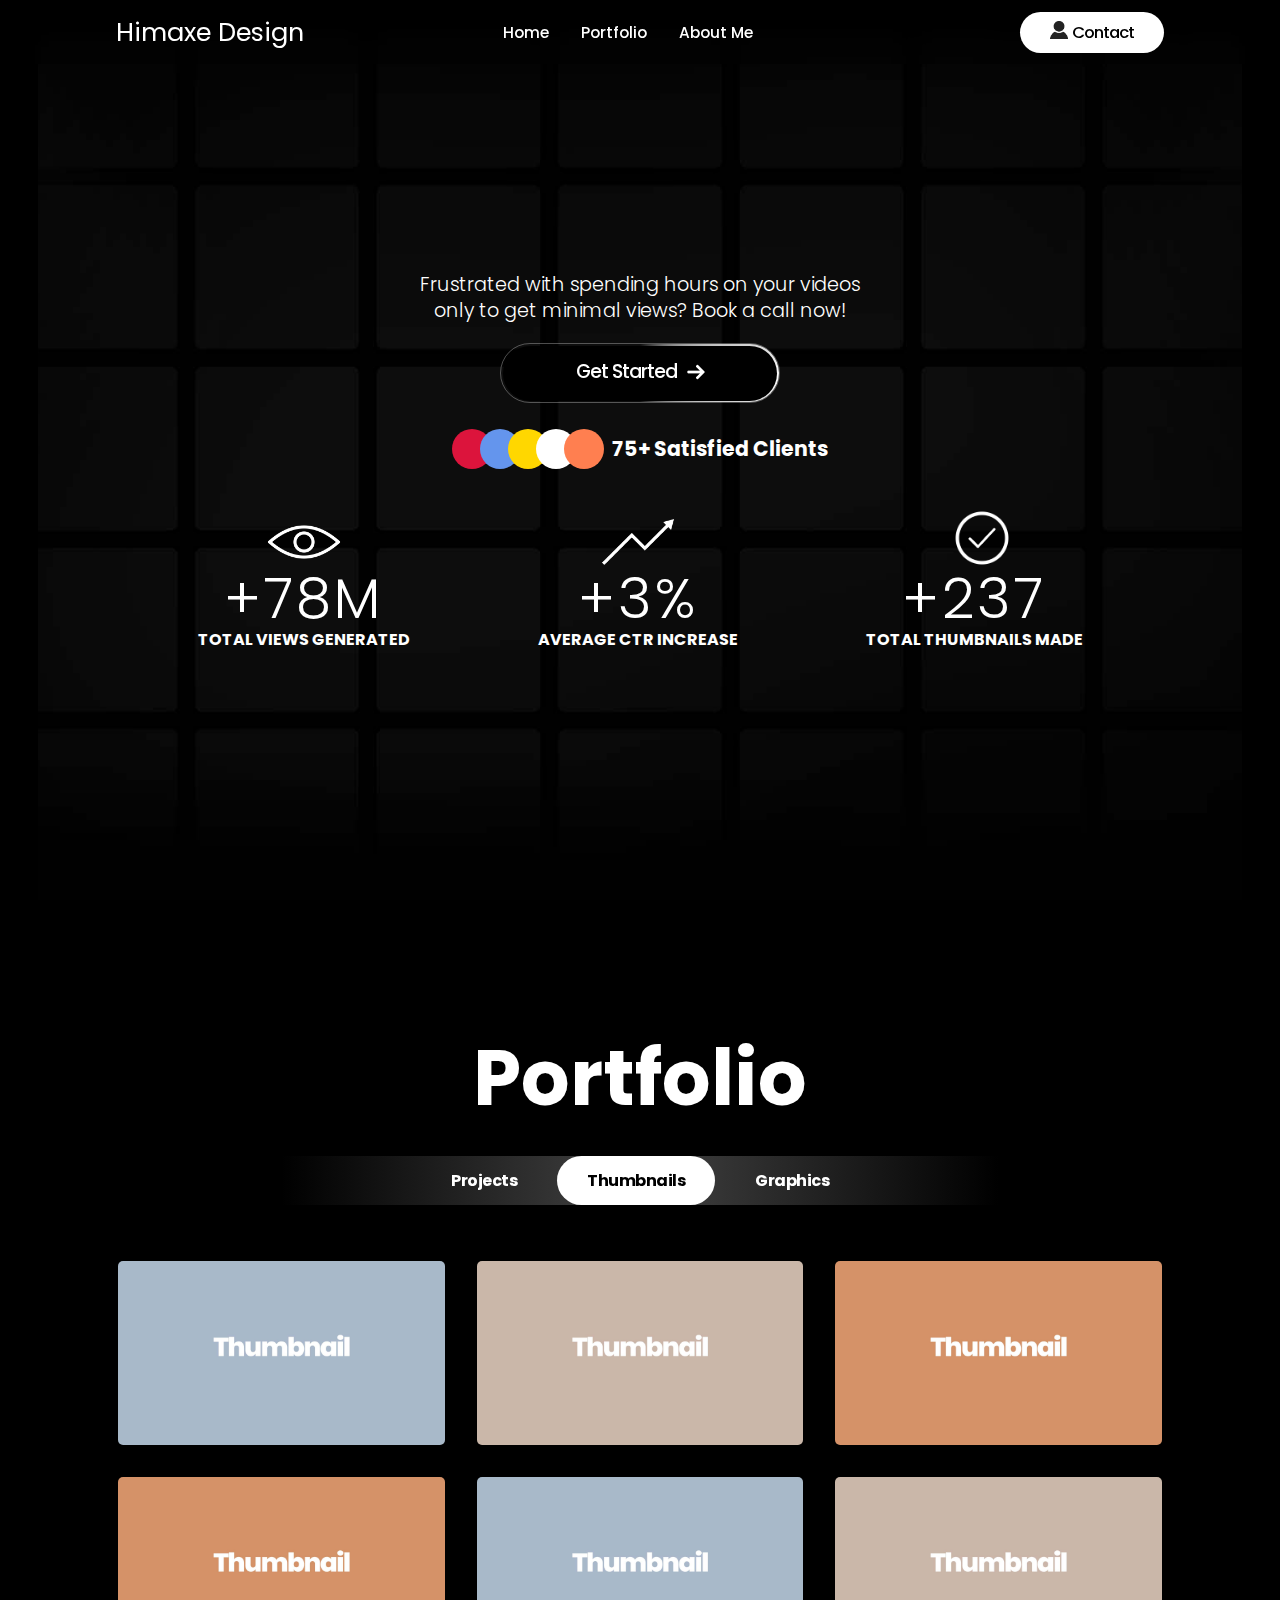
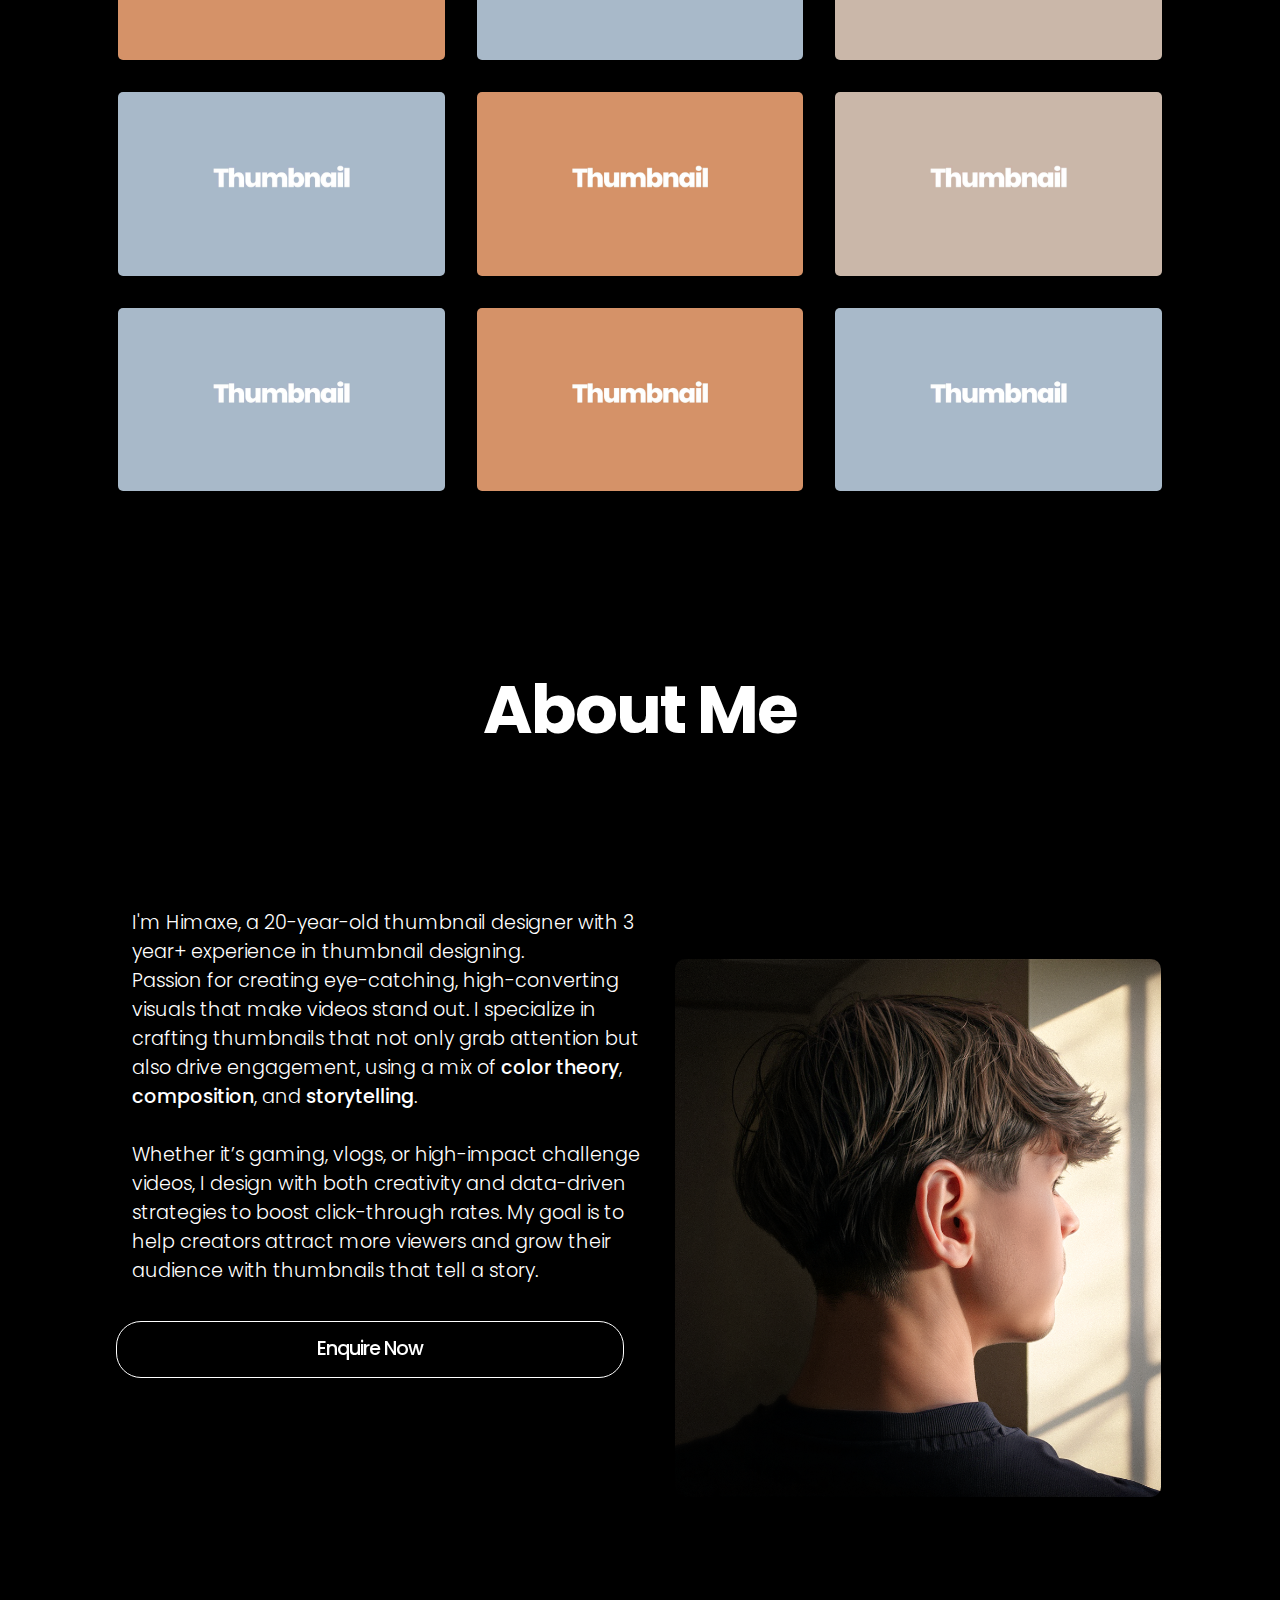
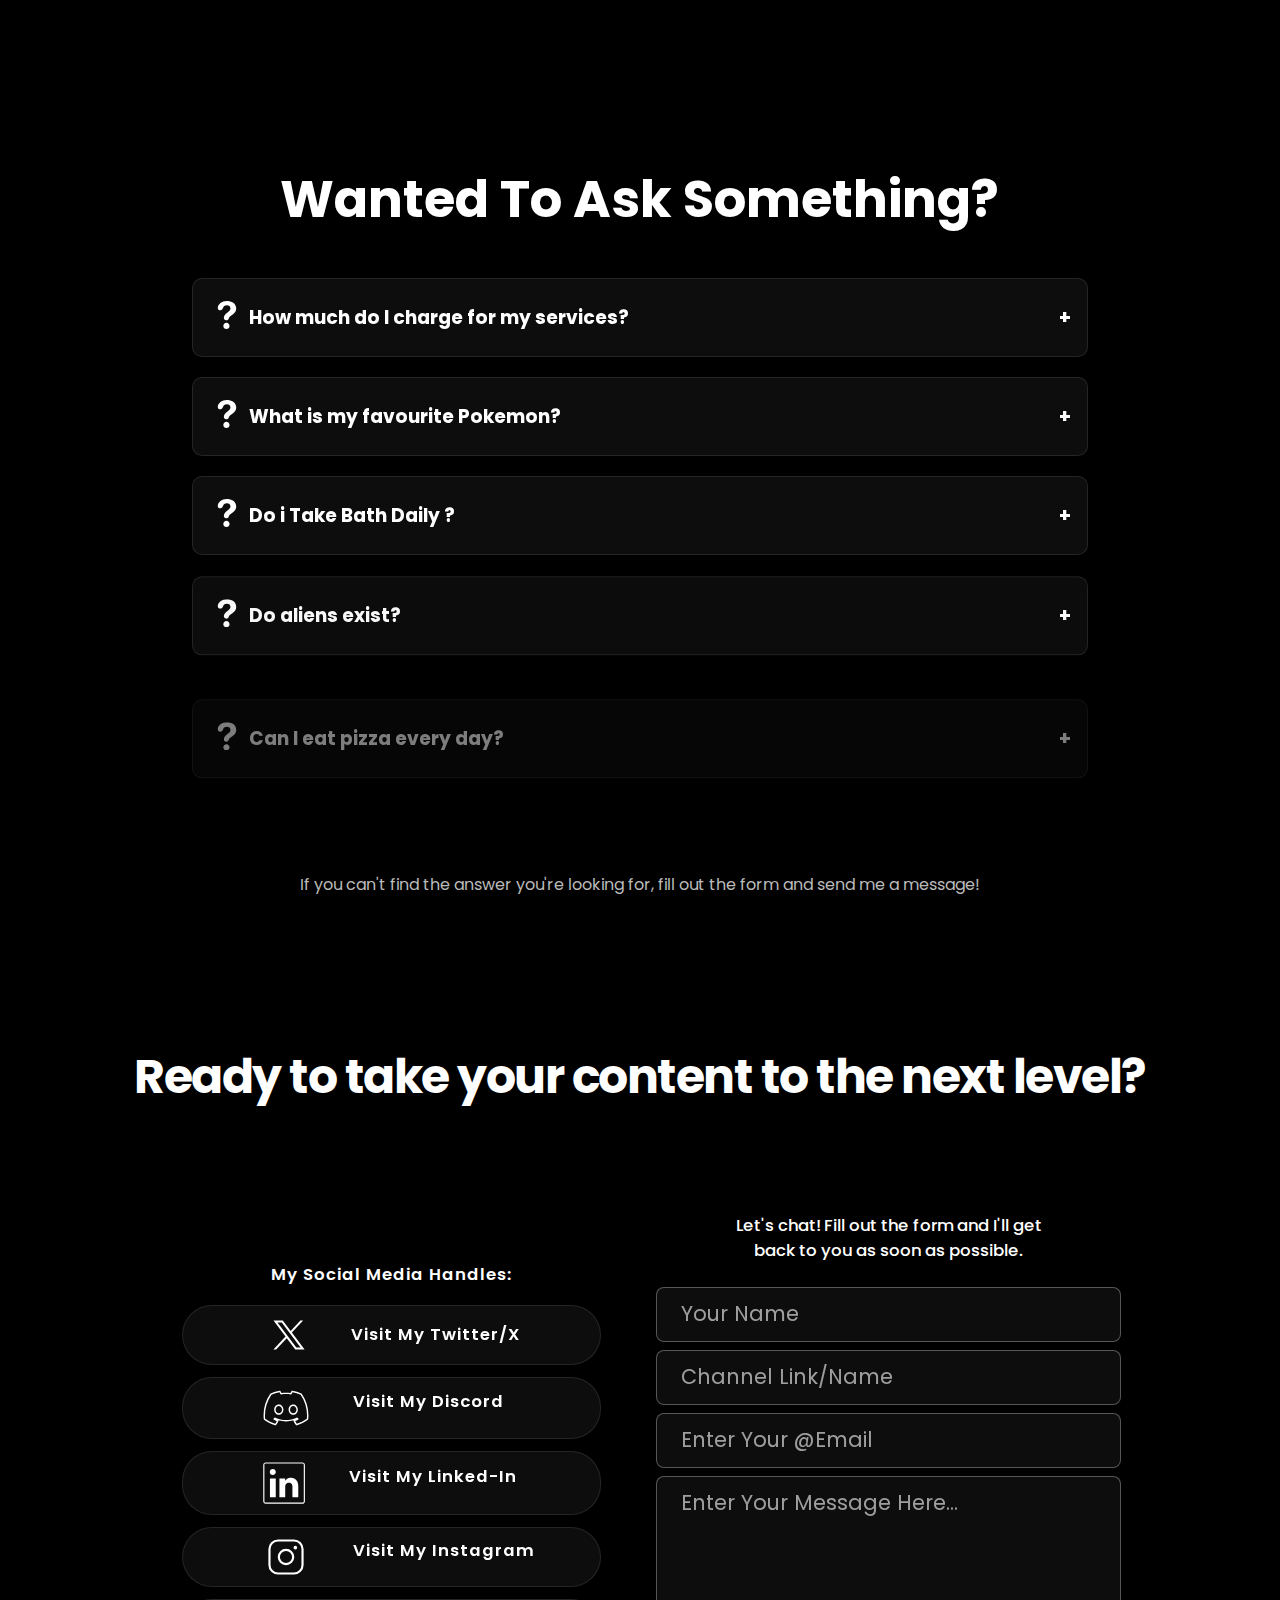
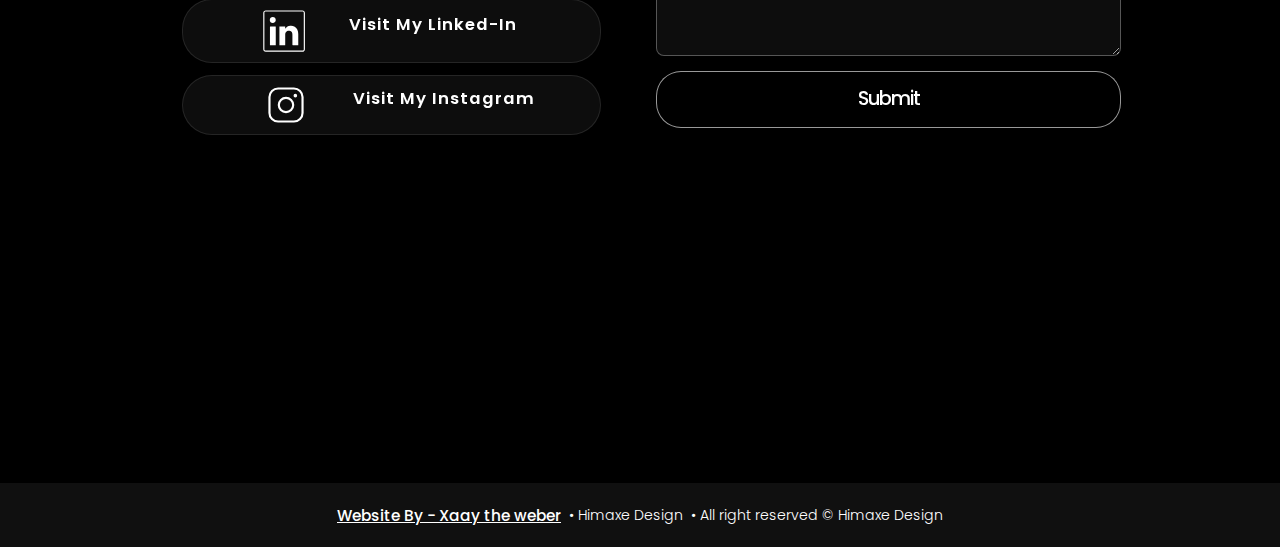
==== index.html @ 6e1a7cfd "Add files via upload" ====
<!DOCTYPE html>
<html lang="en">

<head>
    <meta charset="UTF-8">
    <meta name="viewport" content="width=device-width, initial-scale=1.0">
    <title>Himaxe Designs</title>
    <link rel="stylesheet" href="style.css">
    <link rel="stylesheet" href="utility.css">
    <link rel="stylesheet" href="popup.css">
    <link rel="stylesheet" href="animation.css">

</head>

<body>


    <header>
        <nav>
            <div class="logoContainer">
                <a class="regularFont" href="#"><img src="#" alt="">Himaxe Design</a>
            </div>

            <div class="navList">
                <ul>
                    <li><a class="semiSemiBoldFont" href="#home">Home</a></li>
                    <li><a class="semiSemiBoldFont" href="#portfolio">Portfolio</a></li>
                    <li><a class="semiSemiBoldFont" href="#about">About Me</a></li>
                </ul>
            </div>

            <div class="contactBtnContainer">
              <a href="#contact">
                <button class="contactBtn semiSemiBoldFont " >
                    <img src="Images/contactIcon.png" alt="">Contact
                </button>   
              </a>
            </div>
        </nav>
    </header>


    <section class="heroSection " id="home" > <!--Hero section starts-->
        <div class="heroSectionContainer dfjccaicfd"> <!--Hero container starts-->

            <div class="h1Container ">
                <h1 class="boldFont textEffect">
                    Make Your Content Shine
                    <br>
                    With Striking <span>Visuals</span>
                </h1>
            </div>

            <div class="h3Container">
                <h3 class="lightFont ">
                    Frustrated with spending hours on your videos
                    <br>
                    only to get minimal views? Book a call now!
                </h3>
            </div>

            <div class="getStartedBtnContainer  dfjccaic" onclick="scrollToSection()">
                <div class="button-container">
                    <button class="getStartedBtn semiSemiBoldFont button magnetic-btn">
                        Get Started
                        <img src="Images/arrowIcon.png" alt="">
                    </button>
                </div>
            </div>

            <div class="discordBubblesContainer ">
                <div class="discordImageContainerred bubblesPosition ">
                    <a href="#"><img src="#" alt=""></a>
                </div>
                <div class="discordImageContainerblue bubblesPosition">
                    <a href="#"><img src="#" alt=""></a>
                </div>
                <div class="discordImageContaineryellow bubblesPosition">
                    <a href="#"><img src="#" alt=""></a>
                </div>
                <div class="discordImageContainerwhite bubblesPosition">
                    <a href="#"><img src="#" alt=""></a>
                </div>
                <div class="discordImageContainerorange bubblesPosition">
                    <a href="#"><img src="#" alt=""></a>
                </div>
                <h4 class="regularFont">75+ Satisfied Clients</h4>
            </div>


            <div class="main3Elements dfjccaic">
                <div class="firstElementContainer dfjccaicfd tac">
                    <img src="/3 ELEMENTS ICON/viewsIcon.png" alt="#">
                    <h2 class="lightFont number150M">+<span>0</span>M</h2>
                    <h4 class="regularFont">TOTAL VIEWS GENERATED</h4>
                </div>

                <div class="secondElementContainer dfjccaicfd tac">
                    <img src="/3 ELEMENTS ICON/growthIcon.png" alt="#">
                    <h2 class="lightFont number6">+<span>0</span>%</h2>
                    <h4 class="regularFont">AVERAGE CTR INCREASE</h4>
                </div>

                <div class="thirdElementContainer dfjccaicfd tac">
                    <img src="/3 ELEMENTS ICON/modesIcon.png" alt="#">
                    <h2 class="lightFont number456">+<span>0</span></h2>
                    <h4 class="regularFont">TOTAL THUMBNAILS MADE</h4>
                </div>
            </div>


        </div> <!--Hero container starts-->
    </section> <!--Hero section ends-->



    <!-- ====================== S E C O N D  P A G E ======================== -->

    <section class="secondPage fade-up" id="portfolio"> <!-- SECOND PAGE CONTAINER STARTS  -->
        <div class="secondPageContainer portfolioScrollAnimation">

            <div class="portfolioTextContainer ">
                <h2 class="portfolioText textEffect">Portfolio</h2>
            </div>


            <div class="tabsContainer">
                <div class="projectsTab tab" onclick="showGallery('projects', this)">Projects</div>
                <div class="thumbnailsTab tab active" onclick="showGallery('thumbnails', this)">Thumbnails</div>
                <div class="graphicsTab tab" onclick="showGallery('graphics', this)">Graphics</div>
            </div>


            <!-- THUMBNAILS SECTION -->

            <div id="thumbnails" class="gallery show thumbGallery">

                <img class="thumbnail thumbScale thumb-thumbnail" src="/Sample-Images/thumbnail-1.jpg"
                    alt="Thumbnail 1">
                <img class="thumbnail thumbScale thumb-thumbnail" src="/Sample-Images/thumbnail-2.jpg"
                    alt="Thumbnail 2">
                <img class="thumbnail thumbScale thumb-thumbnail" src="/Sample-Images/thumbnail-3.jpg"
                    alt="Thumbnail 3">
                <img class="thumbnail thumbScale thumb-thumbnail" src="/Sample-Images/thumbnail-4.jpg"
                    alt="Thumbnail 4">
                <img class="thumbnail thumbScale thumb-thumbnail" src="/Sample-Images/thumbnail-1.jpg"
                    alt="Thumbnail 1">
                <img class="thumbnail thumbScale thumb-thumbnail" src="/Sample-Images/thumbnail-2.jpg"
                    alt="Thumbnail 2">
                <img class="thumbnail thumbScale thumb-thumbnail" src="/Sample-Images/thumbnail-1.jpg"
                    alt="Thumbnail 1">
                <img class="thumbnail thumbScale thumb-thumbnail" src="/Sample-Images/thumbnail-4.jpg" alt="Thumbnail ">
                <img class="thumbnail thumbScale thumb-thumbnail" src="/Sample-Images/thumbnail-2.jpg"
                    alt="Thumbnail 2">
                <img class="thumbnail thumbScale thumb-thumbnail" src="/Sample-Images/thumbnail-1.jpg"
                    alt="Thumbnail 3">
                <img class="thumbnail thumbScale thumb-thumbnail" src="/Sample-Images/thumbnail-4.jpg"
                    alt="Thumbnail 4">
                <img class="thumbnail thumbScale thumb-thumbnail" src="/Sample-Images/thumbnail-1.jpg"
                    alt="Thumbnail 3">

                <!-- Thumbnail Popup Section (Separate from Project Popup) -->
                <div class="thumb-popup">
                    <div class="thumb-popup-content">
                        <span class="thumb-close-btn"></span>
                        <img class="thumb-popup-image" src="" alt="Full Image">
                    </div>
                </div>

            </div> <!-- THUMBNAILS SECTION -->





            <!-- PROJECTS SECTION -->

            <div id="projects" class="gallery projectGallery">

                <div class="projectImageContainer" data-title="Modern Architecture"
                    data-description="A futuristic design concept." data-link="https://example.com/modern-architecture">
                    <div class="projectImage">
                        <img class="project1" src="Sample-Images/project-1.jpg">
                    </div>
                    <h2>Modern Architecture</h2>
                    <h4>Futuristic Design</h4>
                    <div class="blackShadow"></div>
                </div>

                <div class="projectImageContainer" data-title="Minimalist Concept"
                    data-description="A clean and elegant design approach."
                    data-link="https://example.com/minimalist-concept">
                    <div class="projectImage">
                        <img class="project1" src="Sample-Images/project-2.jpg">
                    </div>
                    <h2>Minimalist Concept</h2>
                    <h4>Elegant Simplicity</h4>
                    <div class="blackShadow"></div>
                </div>

                <div class="projectImageContainer" data-title="Urban Skyline"
                    data-description="A breathtaking view of a modern cityscape."
                    data-link="https://example.com/urban-skyline">
                    <div class="projectImage">
                        <img class="project1" src="Sample-Images/project-3.jpg">
                    </div>
                    <h2>Urban Skyline</h2>
                    <h4>Cityscape Beauty</h4>
                    <div class="blackShadow"></div>
                </div>

                <div class="projectImageContainer" data-title="Creative Studio"
                    data-description="A workspace designed for creativity and innovation."
                    data-link="https://example.com/creative-studio">
                    <div class="projectImage">
                        <img class="project1" src="Sample-Images/project-4.jpg">
                    </div>
                    <h2>Creative Studio</h2>
                    <h4>Innovative Workspace</h4>
                    <div class="blackShadow"></div>
                </div>

                <div class="popup">
                    <div class="popup-content">
                        <span class="close-btn">&times;</span>
                        <img class="popup-image" src="" alt="Project Image">
                        <h2 class="popup-title"></h2>
                        <h4 class="popup-description"></h4>
                        <a class="popup-link" href="#" target="_blank">
                            See the Project
                        </a>
                    </div>
                </div>

            </div>


            <!-- GRAPHICS SECTION -->
            <div id="graphics" class="gallery">

                <div class="graphicGallery">
                    <img src="masonry/1 (1).jpeg" class="graphicScale graphicItem" alt="">
                    <img src="Sample-Images/graphic-3.jpg" class="graphicScale graphicItem" alt="">
                    <img src="masonry/img (1).jpg" class="graphicScale graphicItem" alt="">
                    <img src="masonry/img (2).jpg" class="graphicScale graphicItem" alt="">
                    <img src="masonry/img (3).jpg" class="graphicScale graphicItem" alt="">
                    <img src="masonry/num (5).jpeg" class="graphicScale graphicItem" alt="">
                    <img src="masonry/img (5).jpg" class="graphicScale graphicItem" alt="">
                    <img src="masonry/img (6).jpg" class="graphicScale graphicItem" alt="">
                    <img src="Sample-Images/graphic-1.jpg" class="graphicScale graphicItem" alt="">
                    <img src="masonry/num (4).jpeg" class="graphicScale graphicItem" alt="">
                    <img src="masonry/img (7).jpg" class="graphicScale graphicItem" alt="">
                    <img src="Sample-Images/graphic-2.jpg" class="graphicScale graphicItem" alt="">
                    <img src="masonry/num (3).jpeg" class="graphicScale graphicItem" alt="">
                    <img src="masonry/img (8).jpg" class="graphicScale graphicItem" alt="">
                    <img src="masonry/img (9).jpg" class="graphicScale graphicItem" alt="">
                    <img src="masonry/num (1).jpeg" class="graphicScale graphicItem" alt="">
                    <img src="masonry/num (2).jpeg" class="graphicScale graphicItem" alt="">
                    <img src="masonry/img (4).jpg" class="graphicScale graphicItem" alt="">
                    <img src="Sample-Images/graphic-4.jpg" class="graphicScale graphicItem" alt="">
                </div>


                <!-- POPIP DIV -->
                <div class="graphicPopup" id="graphicPopup">
                    <img id="graphicPopupImg" src="" alt="Popup Image">
                </div>


            </div> <!-- SECOND PAGE ENDS  -->
    </section> <!-- SECOND PAGE CONTAINER ENDS  -->




    <!-- ============== T H I R D  P A G E  S T A R T S =========================== -->

    <section class="thirdPage fade-up"  id="about" >

        <div class="aboutMeText">
            <h2 class="textEffect ">
                About Me 
            </h2>
        </div>

        <div class="thirdPageContainer">



            <div class="aboutTextContainer">
                <h2 class="lightFont" >
                    I'm Himaxe, a 20-year-old thumbnail designer with 3 year+ experience in thumbnail designing.
                    <br>
                    <!-- <br> -->
                    Passion for creating eye-catching, high-converting visuals that make videos stand out.
                    I specialize in crafting thumbnails that not only grab attention but also drive engagement, using a
                    mix of <span class="semiSemiBoldFont">color theory</span>, <span
                        class="semiSemiBoldFont">composition</span>, and <span
                        class="semiSemiBoldFont">storytelling</span>.
                    <br>
                    <br>
                    Whether it’s gaming, vlogs, or high-impact challenge videos, I design with both creativity and
                    data-driven strategies to boost click-through rates. My goal is to help creators attract more
                    viewers and grow their audience with thumbnails that tell a story.
                </h2>
                <a href="#">
                    <button id="enquireBtn">Enquire Now</button>

                </a>
            </div>

            <div class="aboutImageContainer">
                <img src="Images/subjectImage.png"  data-tilt data-tilt-glare alt="">
            </div>

        </div>
    </section>


    <!-- =================== F O U R T H  P A G E  S T A R T S ======================== -->

    <section class="forthPage" id="faq" >
        <div class="forthPageContainer">

            <h2 class="textEffect">Wanted To Ask Something?</h2>

            <div class="faq-container staggerEffect ">

                <div class="faq-item" onclick="toggleFaq(this)">
                    <img src="/Images/questionMark.svg" alt="">
                    <h3>How much do I charge for my services? <span>+</span></h3>
                    <div class="faq-content">Pricing
                        Lorem ipsum dolor, sit amet consectetur adipisicing elit. Eum officiis obcaecati
                        praesentium veniam iste commodi incidunt doloremque, similique a quam consequatur vitae harum
                        dolorum inventore quae dolor nostrum blanditiis labore accusantium aut debitis! Eius at unde
                        vero natus!
                        varies based on project requirements. Contact me for a quote!</div>
                </div>

                <div class="faq-item" onclick="toggleFaq(this)">
                    <img src="/Images/questionMark.svg" alt="">
                    <h3>What is my favourite Pokemon? <span>+</span></h3>
                    <div class="faq-content">its bulbasaur. Lorem ipsum dolor sit amet consectetur adipisicing elit.
                        Itaque facere amet harum unde excepturi quod architecto, totam porro fugiat optio quia? Labore
                        obcaecati autem nesciunt, veniam illo expedita ducimus animi? Accusamus ratione quo est?</div>
                </div>

                <div class="faq-item" onclick="toggleFaq(this)">
                    <img src="/Images/questionMark.svg" alt="">
                    <h3>Do i Take Bath Daily ? <span>+</span></h3>
                    <div class="faq-content">of course NOT. Lorem ipsum, dolor sit amet consectetur adipisicing elit.
                        Animi atque consequuntur quia saepe magnam. Labore adipisci molestias quaerat doloribus
                        deserunt!</div>
                </div>

                <div class="faq-item" onclick="toggleFaq(this)">
                    <img src="/Images/questionMark.svg" alt="">
                    <h3>Do aliens exist? <span>+</span></h3>
                    <div class="faq-content">Of course! Who do you think keeps stealing my socks from the washing
                        machine?</div>
                </div>

                <div class="faq-item" onclick="toggleFaq(this)">
                    <img src="/Images/questionMark.svg" alt="">
                    <h3>Can I eat pizza every day? <span>+</span></h3>
                    <div class="faq-content">Technically, yes... but your stomach and your gym trainer might have a
                        different opinion.</div>
                </div>

                <div class="faq-item" onclick="toggleFaq(this)">
                    <img src="/Images/questionMark.svg" alt="">
                    <h3>Why do I always forget my passwords? <span>+</span></h3>
                    <div class="faq-content">Because your brain decided that remembering embarrassing childhood moments
                        is way more important.</div>
                </div>


                <p >If you can't find the answer you're looking for, fill out the form and send me a message!</p>

            </div>



        </div>
    </section> <!-- FORTH PAGE ENDS -->



    <!-- =================== F I F T H  P A G E  S T A R T S ======================== -->

    <section class="fifthPage fade-up   " id="contact" > <!-- 5nd PAGE CONTAINER STARTS  -->

        <h2 class="fifthPageHeading blurEffect">
            Ready to take your content to the next <span class="levelText">level?</span>
        </h2>

        <div class="fifthPageContainer">

            <div class="contactTextContainer">
                <h4 class="lightFont">
                    My Social Media Handles:
                </h4>
                <div class="socialMediaHandles">
                    <a href="#" class="xIconContainer socialMediaIconsHoverEffects">
                        <img class="xIcon " src="Images/xIcon.svg" alt="">
                        <h4>Visit My Twitter/X</h4>
                    </a>
                    <a href="#" class="discordIconContainer socialMediaIconsHoverEffects ">
                        <img class="discordIcon" src="Images/discordIcon.svg" alt="">
                        <h4>Visit My Discord</h4>
                    </a>
                    <a href="#" class="linkedinIconContainer socialMediaIconsHoverEffects ">
                        <img class="linkedinIcon" src="Images/linkedinIcon.svg" alt="">
                        <h4>Visit My Linked-In</h4>
                    </a>
                    <a href="#" class="instagramIconContainer socialMediaIconsHoverEffects ">
                        <img class="instagramIcon" src="Images/instagramIcon.svg" alt="">
                        <h4>Visit My Instagram</h4>
                    </a>
                    <a href="#" class="linkedinIconContainer socialMediaIconsHoverEffects ">
                        <img class="linkedinIcon" src="Images/linkedinIcon.svg" alt="">
                        <h4>Visit My Linked-In</h4>
                    </a>
                    <a href="#" class="instagramIconContainer socialMediaIconsHoverEffects ">
                        <img class="instagramIcon" src="Images/instagramIcon.svg" alt="">
                        <h4>Visit My Instagram</h4>
                    </a>
                </div>
            </div>



            <div class="contactFormContainer">

                <h3 class="semiSemiBoldFont textEffect">
                    Let's chat! Fill out the form and I'll get back to you as soon as possible.
                </h3>

                <form class="formParent" action="submit.php" method="POST">
                    <div class="formGroup">
                        <label for="name"></label>
                        <input type="text" id="name" placeholder="Your Name" name="name" required>
                    </div>

                    <div class="formGroup">
                        <label for="Channel"></label>
                        <input type="text" id="Channel" name="name" placeholder="Channel Link/Name" required>
                    </div>

                    <div class="formGroup">
                        <label for="email"></label>
                        <input type="email" id="email" placeholder="Enter Your @Email" name="email" required>
                    </div>

                    <div class="formGroup">
                        <label for="message"></label>
                        <textarea id="message" name="message" placeholder="Enter Your Message Here..."
                            required></textarea>
                    </div>

                    <button type="submit" class="submitBtn semiSemiBoldFont">Submit</button>
                </form>
            </div>

        </div>
    </section> <!-- 5nd PAGE CONTAINER ENDS  -->



    <!--=================== FINALLY HERE WE GO FOR FOOTER ==========================-->

    <footer id="forFooter">

        <h5 class=" xaayTheWeberFooter">Website By - Xaay the weber</h5>
        <h5 class="lightFont"> • Himaxe Design </h5>
        <h5 class="lightFont"> • All right reserved &copy; Himaxe Design</h5>

    </footer>





    <script src="https://cdnjs.cloudflare.com/ajax/libs/gsap/3.12.2/gsap.min.js"></script>
    <script src="https://cdnjs.cloudflare.com/ajax/libs/gsap/3.12.2/ScrollTrigger.min.js"></script>
    <script src="javascripts/animation.js"></script> <!-- Include your JS file -->

    <script src="/javascripts/effects.js"></script>
    <script src="/javascripts/vanila.js"></script>
    <script src="/javascripts/tabs.js"></script>
    <script src="/javascripts/popup.js"></script>
    <script src="/javascripts/basicLogics.js"></script>
</body>

</html>
---- style.css ----
@import url("https://fonts.googleapis.com/css2?family=Luckiest+Guy&family=Poppins:ital,wght@0,100;0,200;0,300;0,400;0,500;0,600;0,700;0,800;0,900;1,100;1,200;1,300;1,400;1,500;1,600;1,700;1,800;1,900&display=swap");

:root {
  --primaryblack: black;
  --primarywhite: white;
}

/* ---------------------YO! 1ST SECTION HERO SECTION---------------- */

/*-------------------NAVBAR-----------------------  */

header .logoContainer {
  color: white;
}

header .logoContainer a {
  color: white;
  font-size: 2vw;
}

header nav {
  height: 5vw;
  width: 100%;
  position: fixed;
  z-index: 1000;

  background: rgba(0, 0, 0, 0.3); /* Transparent background */
  backdrop-filter: blur(10px); /* Blur effect */
  display: flex;
  align-items: center;
  justify-content: space-around;
}
header nav ul {
  display: flex;
  gap: 2rem;
  position: relative;
  right: 34px;
}
/* header nav ul li {} */
header nav ul li a {
  color: var(--primarywhite);
  font-size: 1.2vw;
}

.contactBtnContainer img {
  width: 18px;
  margin-right: 4px;
  position: relative;
  top: 1px;
}

.contactBtnContainer button {
  color: black;
  background-color: #fff;
  font-size: 1.3vw;
  letter-spacing: -1px;

  padding: 8px 30px;
  border-radius: 50px;
}

/*-------------------------------------herosection----------------------------------  */

.heroSection {
  background-image: url(Images/hero\ bg.jpg);
  object-fit: cover;
  background-size: cover;
  background-position: center;
  height: 100vh;
}

.heroSectionContainer {
  padding-top: 9vw;
}

.h1Container {
  width: 100%;
  text-align: center;

  display: flex;
  justify-content: center;
}

.h1Container {
  opacity: 0;
  transform: translateY(20px);
  animation: fadeSlideIn 2.4s ease-in-out forwards;
}

@keyframes fadeSlideIn {
  from {
    opacity: 0;
    transform: translateY(0px);
  }
  to {
    opacity: 1;
    transform: translateY(0);
  }
}

.h1Container h1 {
  color: var(--primarywhite);
  font-size: 5.7vw;
  line-height: 68px;

  width: 80%;
  line-height: 5.5vw;
  letter-spacing: -1px;
  margin-bottom: 16px;
}

.h3Container {
  width: 100%;
  text-align: center;

  display: flex;
  justify-content: center;
}

.h3Container h3 {
  color: var(--primarywhite);
  font-size: 1.5vw;

  line-height: 2vw;
}

.getStartedBtnContainer button {
  position: relative;
  display: flex;
  align-items: center;
  gap: 10px; /* Adjust spacing between text and image */
  margin-top: 20px;
  margin-bottom: 30px;
  /* padding: 12px 60px 14px; */
  padding-inline: 20px;
  color: white;
  letter-spacing: -1px;
  background: rgba(0, 0, 0, 0.3); /* Transparent background */
  backdrop-filter: blur(5px); /* Blur effect */
  font-size: 1.5vw;
  /* border: 1px solid white; */
  border-radius: 25px;
  cursor: pointer;
  overflow: hidden;
  /* transition: color 0.4s ease-in-out; */
  z-index: 1;
}

.getStartedBtnContainer:active {
  transform: scale(0.95);
}

/* Image styles */
.getStartedBtnContainer button img {
  width: 18px;
  position: relative;
  top: 0.8px;
  transition: all 1s linear;
}

/* Change image on hover */
.getStartedBtnContainer button:hover img {
  scale: 1.1;
  left: 6px;
}

.button-container {
  margin-top: 20px;
  margin-bottom: 30px;
  padding-top: 16px;
  padding-bottom: 10px;
  position: relative;
  display: flex;
  align-items: center;
  justify-content: center;
  width: 280px;
  height: 60px;
  border-radius: 36px;
  overflow: hidden;
  cursor: pointer;
  border: 0.1px solid rgba(255, 255, 255, 0.3);
}

.button {
  position: relative;
  border-radius: 25px;
  /* background-color: #000; */
  color: white;
  background: rgba(0, 0, 0, 0.3); /* Transparent background */
  backdrop-filter: blur(5px); /* Blur effect */
  font-size: 16px;
  font-weight: 1000;
  cursor: pointer;
}

.button-container::before {
  content: "";
  position: absolute;
  width: 100%;
  height: 800%;
  background: conic-gradient(
    transparent 0deg,
    white 90deg,
    transparent 180deg,
    transparent 360deg
  );
  animation: rotate-border 2s linear infinite;
}

.button-container::after {
  content: "";
  position: absolute;
  inset: 1.6px;
  border-radius: 36px;
  background-color: #000;
  z-index: 0;
}

@keyframes rotate-border {
  0% {
    transform: rotate(0deg);
  }
  100% {
    transform: rotate(360deg);
  }
}

.discordBubblesContainer {
  display: flex;
  justify-content: center;
  color: white;

  margin-bottom: 2vw;
}

.bubblesPosition {
  margin-right: -12px;
}

.discordImageContainerred {
  width: 40px;
  height: 40px;

  position: relative;
  bottom: 4px;

  background-color: crimson;
  border-radius: 50%;
}
.discordImageContainerblue {
  width: 40px;
  height: 40px;

  position: relative;
  bottom: 4px;

  background-color: cornflowerblue;
  border-radius: 50%;
}
.discordImageContaineryellow {
  width: 40px;
  height: 40px;

  position: relative;
  bottom: 4px;

  background-color: gold;
  border-radius: 50%;
}
.discordImageContainerwhite {
  width: 40px;
  height: 40px;

  position: relative;
  bottom: 4px;

  background-color: white;
  border-radius: 50%;
}
.discordImageContainerorange {
  width: 40px;
  height: 40px;

  position: relative;
  bottom: 4px;

  background-color: coral;
  border-radius: 50%;
}

.discordBubblesContainer h4 {
  margin-left: 20px;
  font-size: 1.6vw;
}

.bubblesPosition {
  transition: ease-in-out 0.3s;
  cursor: pointer;
}
.bubblesPosition:hover {
  transform: translateY(-10px);
}

.main3Elements {
  gap: 8rem;
  flex-wrap: wrap;
}
.main3Elements h4 {
  color: white;
}

.firstElementContainer img {
  width: 50px;

  position: relative;
  top: 18px;
  scale: 1.5;
}
.firstElementContainer h2 {
  margin-bottom: -14px;
}
.number150M {
  color: white;
  font-size: 4.4vw;
  letter-spacing: 3px;
}

.secondElementContainer {
  position: relative;
  /* right: 16px; */
}

.secondElementContainer img {
  width: 50px;

  position: relative;
  top: 18px;
  scale: 1.5;
}
.secondElementContainer h2 {
  margin-bottom: -14px;
}
.number6 {
  font-size: 4.4vw;
  letter-spacing: 3px;
  color: white;
}

.thirdElementContainer {
  position: relative;
  /* right: 18px; */
}
.thirdElementContainer img {
  width: 50px;

  position: relative;
  top: 14px;
  left: 8px;
  scale: 1.1;
}
.thirdElementContainer h2 {
  color: white;
  margin-bottom: -14px;
}
.number456 {
  font-size: 4.4vw;
  letter-spacing: 3px;
}

/* ======================== -S E C O N D - P A G E- ========================================== */

.secondPage {
  padding-inline: 20px;
  padding-top: 60px;
  height: auto;
  overflow: hidden;
}

/* .secondPageContainer {} */
.portfolioTextContainer {
  margin-top: 20px;
  text-align: center;
}

.portfolioText {
  font-size: 6vw;
  color: white;
}

/* ===================UNIVERSAL PORTFOLIO TAB SECTIONS==============  */

.tabsContainer {
  margin: 0 auto;
  margin-top: 20px;
  margin-bottom: 20px;

  display: flex;
  justify-content: center;
  align-items: center;

  width: 70vw;
  font-family: poppins;
  font-weight: 700;
  letter-spacing: -0.5px;

  background: linear-gradient(to right, black 10%, rgba(255, 255, 255, 0.263) 50%, black 90%);
  /* border: 1px solid rgba(255, 255, 255, 0.1); */

  backdrop-filter: blur(5px);
  border-radius: 40px;
}
.tab {
  padding: 12px 30px;
  margin: 0 5px;
  border-radius: 50px;
  cursor: pointer;

  color: white;
  /* transition: ease .4s; */
}
.tab:active {
  scale: 0.9;
}

.active {
  background: white;
  color: black;
  box-shadow: 0px 0px px rgba(255, 255, 255, 0.675);
}
.gallery {
  display: none;
  gap: 1vw;
}


/* =============THUMBNAIS SECTION====================== */
.thumbGallery {
  gap: 32px;
  grid-template-columns: repeat(3, 1fr);
  padding-block: 36px;
  padding-inline: 60px;
}

.thumbScale {
  transition: linear 0.2s;
  cursor: pointer;
}
.thumbScale:hover {
  scale: 1.05;
}

.gallery img {
  display: block;
  width: 100%;
  height: auto;
  /* background: darkgray; */
  border-radius: 5px;
}
.show {
  display: grid;
}

/* THUMBNAIL POPUP SETTINGS*/

.thumb-thumbnail:hover {
  transform: scale(1.01);
}

/* Popup styling (for thumbnails) */
.thumb-popup {
  position: fixed;
  top: 0;
  left: 0;
  width: 100%;
  height: 100%;

  background: rgba(0, 0, 0, 0.3); /* Transparent background */
  backdrop-filter: blur(10px); /* Blur effect */

  display: none;
  align-items: center;
  justify-content: center;
  z-index: 1001;
  cursor: pointer;
}

.thumb-popup-content {
  position: relative;
  width: 68vw;
  height: auto;
  /* max-width: 600px; */
  padding: 20px;
  text-align: center;
  border-radius: 24px;
}

.thumb-popup-image {
  width: 100%;
  height: auto;
  border-radius: 24px;
}


/* ============= GRAPHIC SECTION ============= */

.graphicGallery {
  padding-inline: 60px;
  columns: 240px;
  gap: 10px;
  padding-block: 36px;
}
.graphicGallery img {
  width: 100%;
  margin-bottom: 10px;
  border: 1px solid rgba(255, 255, 255, 0.4);
  transition: linear 0.2s;
  cursor: pointer;
}

.graphicScale:hover {
  scale: 1.022;
  border: 1px solid rgba(255, 255, 255, 1);
}
/* Popup Styles */
.graphicPopup {
  position: fixed;
  top: 0;
  left: 0;
  height: 100%;
  width: 100%;
  background: rgba(0, 0, 0, 0.3); /* Transparent background */
  backdrop-filter: blur(10px); /* Blur effect */
  display: flex;
  align-items: center;
  justify-content: center;
  visibility: hidden;
  opacity: 0;
  transition: opacity 0.3s, visibility 0.3s;
  z-index: 1001;
  cursor: pointer;

  
}

.graphicPopup img {
  max-width: 90vw;  /* Ensures the image is at most 90% of the viewport width */
  max-height: 90vh; /* Ensures the image is at most 90% of the viewport height */
  object-fit: contain; /* Maintains the aspect ratio without cropping */
  border-radius: 10px;
}

.graphicPopup.active {
  visibility: visible;
  opacity: 1;
}


/*========================== PROJECT SECION =================================== */

.projectGallery {
  height: auto;
  
  grid-template-columns: repeat(3, 1fr);

  /* margin: 0px auto; */
  padding: 36px 90px;
}

.projectImageContainer {
  width: 350px;
  height: 350px;
  
  background: linear-gradient(to left, #2d2d2d, rgba(255, 255, 255, 0.318));
  backdrop-filter: blur(5px);
  
  border-radius: 5px;
  position: relative;

  overflow: hidden;
  margin-bottom: 10px;
}
.projectImage {
  width: 100%;
  height: 100%;
  
  background: transparent;
  transition: .3s;
}

.projectImage img {
  width: 100%;
  height: 100%;
  object-fit: cover;
  object-position: center;

}
.projectImageContainer:hover {
  .projectImage {
    transform: scale(1.1);
  }
}

/* ==MAKING OF IMAGE HOVERING DETAILS */
.projectImageContainer {
  margin-bottom: -.1px;
  position: relative; /* Ensure absolute positioning works inside */
  display: inline-block;
  
  cursor: pointer;
}

.projectImageContainer h2,
.projectImageContainer h4,
.projectImageContainer .blackShadow {
  display: none; /* Hide elements by default */
  position: absolute;
}

.projectImageContainer h2 {
  color: white;
  font-size: 1.5vw;
  left: 20px;
  bottom: 20px;
  z-index: 101;
}

.projectImageContainer h4 {
  color: rgba(255, 255, 255, 0.779);
  font-size: 1vw;
  left: 20px;
  bottom: 5px;
  z-index: 101;
}

.projectImageContainer .blackShadow {
  bottom: 0;
  width: 100%;
  height: 140px;
  background: linear-gradient(to top, rgba(0, 0, 0, 0.9), rgba(0, 0, 0, 0));
  z-index: 100;
}

/* Show elements when hovering over the entire container */
.projectImageContainer:hover h2,
.projectImageContainer:hover h4,
.projectImageContainer:hover .blackShadow {
  display: block;
}

/* ======================== -T H I R D - P A G E- ======================== */

.thirdPage {
  height: auto;
  padding-top: 92px;
  padding-inline: 68px;
}

.thirdPageContainer {
  padding-left: 26px;
  height: 100vh;
  display: flex;
  justify-content: center;
  align-items: center;
  gap: 20px;
}

.aboutMeText {
  color: white;
  text-align: center;

  font-size: 3.5vw;
  letter-spacing: -2px;
}

.aboutTextContainer {
  padding-top: 12px;

  display: flex;
  align-items: center;
  flex-direction: column;
  height: 70%;
  width: 50%;
  text-align: start;

  /* border: 1px solid red; */
}

.aboutTextContainer h2 {
  font-size: 1.5vw;
  color: white;
}

.aboutTextContainer button {
  position: relative;
  right: 18px;
  display: flex;
  align-items: center;
  gap: 10px; /* Adjust spacing between text and image */
  margin-top: 36px;
  margin-bottom: 20px;
  padding: 12px 200px 14px;
  color: white;
  letter-spacing: -1px;
  background: rgba(0, 0, 0, 0.3); /* Transparent background */
  backdrop-filter: blur(5px); /* Blur effect */
  font-size: 1.5vw;
  border: 1px solid white;
  border-radius: 25px;
  cursor: pointer;
  overflow: hidden;
  transition: color 0.4s ease-in-out;
  z-index: 1;
  font-weight: 500;
}

.aboutTextContainer button::before {
  content: "";
  position: absolute;
  top: 0;
  left: -100%;
  width: 100%;
  height: 100%;
  background: white;
  transition: left 0.4s ease-in-out;
  z-index: -1;
}

.aboutTextContainer button:hover::before {
  left: 0;
}

.aboutTextContainer button:hover {
  color: black;
  font-weight: 600;
}

/* Image styles */
.aboutTextContainer button img {
  width: 18px;
  position: relative;
  top: 0.8px;
  transition: filter 0.4s ease, transform 1s ease;
}

/* Change image on hover */
.aboutTextContainer button:hover img {
  filter: invert(1); /* Inverts color (black -> white, white -> black) */
  scale: 1.2;
  left: 6px;
}

.aboutImageContainer {
  padding-top: 32px;
  display: flex;
  align-items: center;
  justify-content: center;

  height: 60%;
  width: 50%;

  /* border: 1px solid red; */
  /* padding-bottom: 36px; */
}

.aboutImageContainer img {
  height: 42vw;
  width: 38vw;
  border-radius: 10px;
  /* border: 1px solid rgba(255, 255, 255, 0.5); */

  object-fit: cover;
}





/* ======================== -F O U R T H  - P A G E- ======================== */

.forthPage {
  padding-top: 60px;
  padding-bottom: 40px;
  height: auto;
}

.forthPageContainer {
  width: 80%;
  margin: 0 auto;

  display: flex;
  align-items: center;
  justify-content: center;
  flex-direction: column;
  color: white;
}

.forthPageContainer h2 {
  font-size: 4vw;
  margin-bottom: 40px;
}
.forthPageContainer p {
  text-align: center;
  color: #bbb;
}
.faq-container {
  width: 70vw;
  margin: auto;
  text-align: left;
}
.faq-item {
  padding: 24px 16px;
  padding-left: 56px;
  border-radius: 10px;
  margin-bottom: 20px;
  cursor: pointer;

  background-color: rgba(255, 255, 255, 0.05);
  backdrop-filter: blur(30px);
  border: 1px solid rgba(255, 255, 255, 0.1);

  transition: 0.3s;
}
.faq-item img {
  filter: invert(1);
  width: 28px;
  position: absolute;
  left: 20px;
  top: 22px;
}

.faq-item:hover {
  transform: scale(1.02); /* Slight scale effect */
}
.faq-item:active {
  transform: scale(1); /* Remove scale effect */
}

.faq-item h3 {
  margin: 0;
  display: flex;
  justify-content: space-between;
  position: relative;
}

.faq-content {
  max-height: 0;
  overflow: hidden;
  transition: max-height 0.4s ease-in-out, padding 0.4s ease-in-out;
  padding: 0px 10px;
  padding-left: 0px;
  color: #ccc;
}

/* ========================= P A G E  5 - S T A R T S ========================== */

.fifthPage {
  padding-top: 20px;
  padding-bottom: 20px;
  color: white;
  height: auto;
}

.fifthPageHeading {
  margin-top: 44px;
  text-align: center;
  font-size: 3.7vw;
  letter-spacing: -1.5px;
  margin-bottom: 10px;
}


.fifthPageContainer {
  height: 100vh;
  width: 80%;
  margin: 0 auto;

  display: flex;
  align-items: center;
  justify-content: center;

  gap: 2rem;
}

.contactTextContainer {
  display: flex;
  align-items: center;
  justify-content: center;
  flex-direction: column;
  height: 80%;
  width: 50%;

  text-align: center;
  /* border: 1px solid greenyellow; */
}


.contactTextContainer h4 {
  line-height: 1.1;
  font-size: 1.3vw;
  font-weight: 600;
  letter-spacing: 1px;
  margin-bottom: 20px;
}

.socialMediaHandles {
  height: 80%;
  width: 90%;

  display: flex;
  justify-content: start;
  align-items: center;
  flex-direction: column;

  gap: 12px;
}

.socialMediaHandles a {
  width: 100%;

  color: white;
  display: flex;
  align-items: center;

  background-color: rgba(255, 255, 255, 0.05);
  backdrop-filter: blur(30px);
  border: 1px solid rgba(255, 255, 255, 0.1);
  border-radius: 30px;

  /* padding: 0px 40px; */
}

.socialMediaHandles img {
  position: relative;
  left: 40px;
}

.socialMediaHandles h4 {
  position: relative;
  left: 84px;
  top: 4px;
}

.xIconContainer {
  width: 40%;
  padding: 10px 40px;
  transition: 0.5s;
}
.xIcon {
  width: 52px;
  filter: invert(1);
} 
.xIconContainer h4 {
  position: relative;
  top: 10px;
  left: 76px;
  
}

.discordIconContainer {
  padding: 7px 40px;
  transition: 0.5s;
}
.discordIcon {
  width: 46px;
  filter: invert(1);
}

.linkedinIconContainer {
  padding: 10px 40px;
  transition: 0.5s;
}
.linkedinIcon {
  width: 42px;
  filter: invert(1);
}

.instagramIconContainer {
  padding: 6px 40px;
  transition: 0.5s;
}

.instagramIcon {
  width: 46px;
  filter: invert(1);
}

.socialMediaIconsHoverEffects:hover {
  transform: scale(1.05); /* Slight scale effect */
  filter: drop-shadow(0 0 10px rgba(255, 255, 255, 0.5));
}

.contactFormContainer {
  display: flex;
  align-items: center;
  flex-direction: column;
  height: 80%;
  width: 50%;
  text-align: start;

  /* border: 1px solid red; */
}

.contactFormContainer h3 {
  text-align: center;
  width: 70%;
  font-size: 1.3vw;
  padding-bottom: 24px;
}

.formParent {
  width: 100%;
  height: 100%;
}

.contactFormContainer input {
  width: 100%;
  padding: 12px 24px;

  color: white;
  font-size: 1.2rem;

  background-color: rgba(255, 255, 255, 0.05);
  backdrop-filter: blur(30px);
  border: 1px solid rgba(255, 255, 255, 0.3);
  border-radius: 8px;
  outline: none;

  margin-bottom: 8px;
}

.contactFormContainer input::placeholder {
  color: rgba(255, 255, 255, 0.6);
  font-size: 1.3rem;
}

.contactFormContainer textarea {
  height: 180px;
  width: 100%;
  padding: 10px 24px;

  color: white;
  font-size: 1.2rem;

  background-color: rgba(255, 255, 255, 0.05);
  backdrop-filter: blur(30px);
  border: 1px solid rgba(255, 255, 255, 0.3);
  border-radius: 8px;
  outline: none;

  margin-bottom: 8px;
}
.contactFormContainer textarea::placeholder {
  color: rgba(255, 255, 255, 0.6);
  font-size: 1.3rem;
}

.contactFormContainer button {
  width: 100%;
  padding: 12px 200px 14px;
  color: white;
  letter-spacing: -1px;
  background: rgba(0, 0, 0, 0.3); /* Transparent background */
  backdrop-filter: blur(5px); /* Blur effect */
  font-size: 1.5vw;
  border: 1px solid rgba(255, 255, 255, 0.6);
  border-radius: 25px;
  cursor: pointer;
  overflow: hidden;
  transition: color 0.4s ease-in-out;
  z-index: 1;
  font-weight: 500;
}

.contactFormContainer button::before {
  content: "";
  position: absolute;
  top: 0;
  left: -100%;
  width: 100%;
  height: 100%;
  background: white;
  transition: left 0.4s ease-in-out;
  z-index: -1;
}

.contactFormContainer button:hover::before {
  left: 0;
}

.contactFormContainer button:hover {
  color: black;
  font-weight: 600;
}



/* ====================== FOOTER BEGINS ============================ */

footer {
  height: 5vw;
  color: white;
  background-color: #ffffff10;

  display: flex;
  align-items: center;
  justify-content: center;
}

footer h5 {
  font-size: 1.1vw;
  margin: 4px;
}

.xaayTheWeberFooter {
  font-size: 1.2vw;
  text-decoration: underline;
  font-weight: 500;
  cursor: pointer;
}
---- utility.css ----
@import url('https://fonts.googleapis.com/css2?family=Luckiest+Guy&family=Poppins:ital,wght@0,100;0,200;0,300;0,400;0,500;0,600;0,700;0,800;0,900;1,100;1,200;1,300;1,400;1,500;1,600;1,700;1,800;1,900&display=swap');

:root {
    --primaryblack: black;
    --primarywhite: white;
    --primaryfont: poppins;
}


/* For WebKit browsers (Chrome, Edge, Safari) */
::-webkit-scrollbar {
    width: 10px; /* Width of the scrollbar */
}

::-webkit-scrollbar-track {
    background: rgba(255, 255, 255, 0.083); /* Background of the scrollbar track */
    border-radius: 10px;
    cursor: pointer;
}

::-webkit-scrollbar-thumb {
    background: var(--primarywhite); /* Color of the scrollbar */
    border-radius: 10px;
    cursor: grab;
}

::selection {
    background: white;
    color: black;
}

/* DISABLE IMAGE SELECTION */
img {
    user-select: none;
}


/* --------------HERO PAGE MOUSE MOVE EFFECT----------------------------- */
/* <div id="dot"></div> */
#containerForMouseMoveEffect {
    height: 100%;
    width: 100%;
    /* cursor: none; */
    transition: ease 5s;
    
}


/* <div id="dot"></div> */
#dot {
    height: 30px;
    width: 30px;

    background-color: white;
    border-radius: 50%;
    
    position: absolute;

    transition: ease .2s;
    z-index: 1000;
    opacity: 0;
    mix-blend-mode: difference;
}



.lightFont {
    font-family: "poppins";
    font-weight: 300;
    
}
.regularFont {
    font-family: "poppins";
}
.semiSemiBoldFont {
    font-family: "poppins";
    font-weight: 500;
}
.semiBoldFont {
    font-family: "poppins";
    font-weight: 700;
}
.boldFont {
    font-family: "poppins";
    font-weight: 1000;
}

* {
    margin: 0;
    padding: 0;
    box-sizing: border-box;
    list-style: none;
    text-decoration: none;
    font-family: "poppins";    
  }


body{
    background-color: black;
    width: 100%;
}

section {
    height: 100vh;
    width: 94%;
    margin: 0px auto;

    margin-bottom: 40px;
    /* border: 1px solid greenyellow; */
}










/* -------------DISPLAY FLEX SECTION---------------- */
.dfjccaic {
    height: 100%;
    display: flex;
    justify-content: center;
    align-items: center;
}
.dfjccaicfc {
    height: 100%;
    display: flex;
    justify-content: center;
    align-items: center;
    flex-direction: column;
}

button {
    cursor: pointer;
    outline: none;
    border: none;
}
.bbtw {
    background-color: var(--primaryblack);
    color: var(--primarywhite);    
}

.tac {
    text-align: center;
}
---- popup.css ----
.popup {
  position: fixed;
  top: 0;
  left: 0;
  width: 100%;
  height: 100%;
  background: rgba(0, 0, 0, 0.3); /* Transparent background */
  backdrop-filter: blur(10px); /* Blur effect */
  z-index: 1001; /* GREATER THEN NAVIGATION BAR Z-INDEX*/
  display: flex;
  justify-content: center;
  align-items: center;
  opacity: 0;
  visibility: hidden;
  transition: 0.3s;
}

.popup.active {
    opacity: 1;
    visibility: visible;
}

.popup-content {
    display: flex;
    align-items: center;
    justify-content: start;
    flex-direction: column;
    
    gap: 1.5rem;

    position: relative;
    padding: 20px;
    padding-top: 30px;
    width: 60vw;
    height: 45vw;
    text-align: center;
    
    background: rgba(0, 0, 0, 0.9); /* Transparent background */
    backdrop-filter: blur(10px); /* Blur effect */
    border: 1px solid rgba(255, 255, 255, 0.3);
    color: white;
    border-radius: 10px;
}

.popup img {
    width: 250px;
    max-height: 250px;
    object-fit: cover;
    object-position: center;
    border-radius: 8px;
}


.popup-link {
    display: inline-block;
    padding: 10px 60px;
    position: absolute;
    bottom: 40px;

    background: white;
    color: black;
    font-weight: bold;
    border-radius: 50px; /* Makes it circular */
    transition: 0.3s;
}

.popup-link:hover {
    color: white;
    background: rgba(0, 0, 0, 0.9); /* Transparent background */
    backdrop-filter: blur(10px); /* Blur effect */
    border: 1px solid rgba(255, 255, 255, 0.3);
}



.close-btn {
  position: absolute;
  top: 4px;
  right: 15px;
  font-size: 32px;
  cursor: pointer;
}
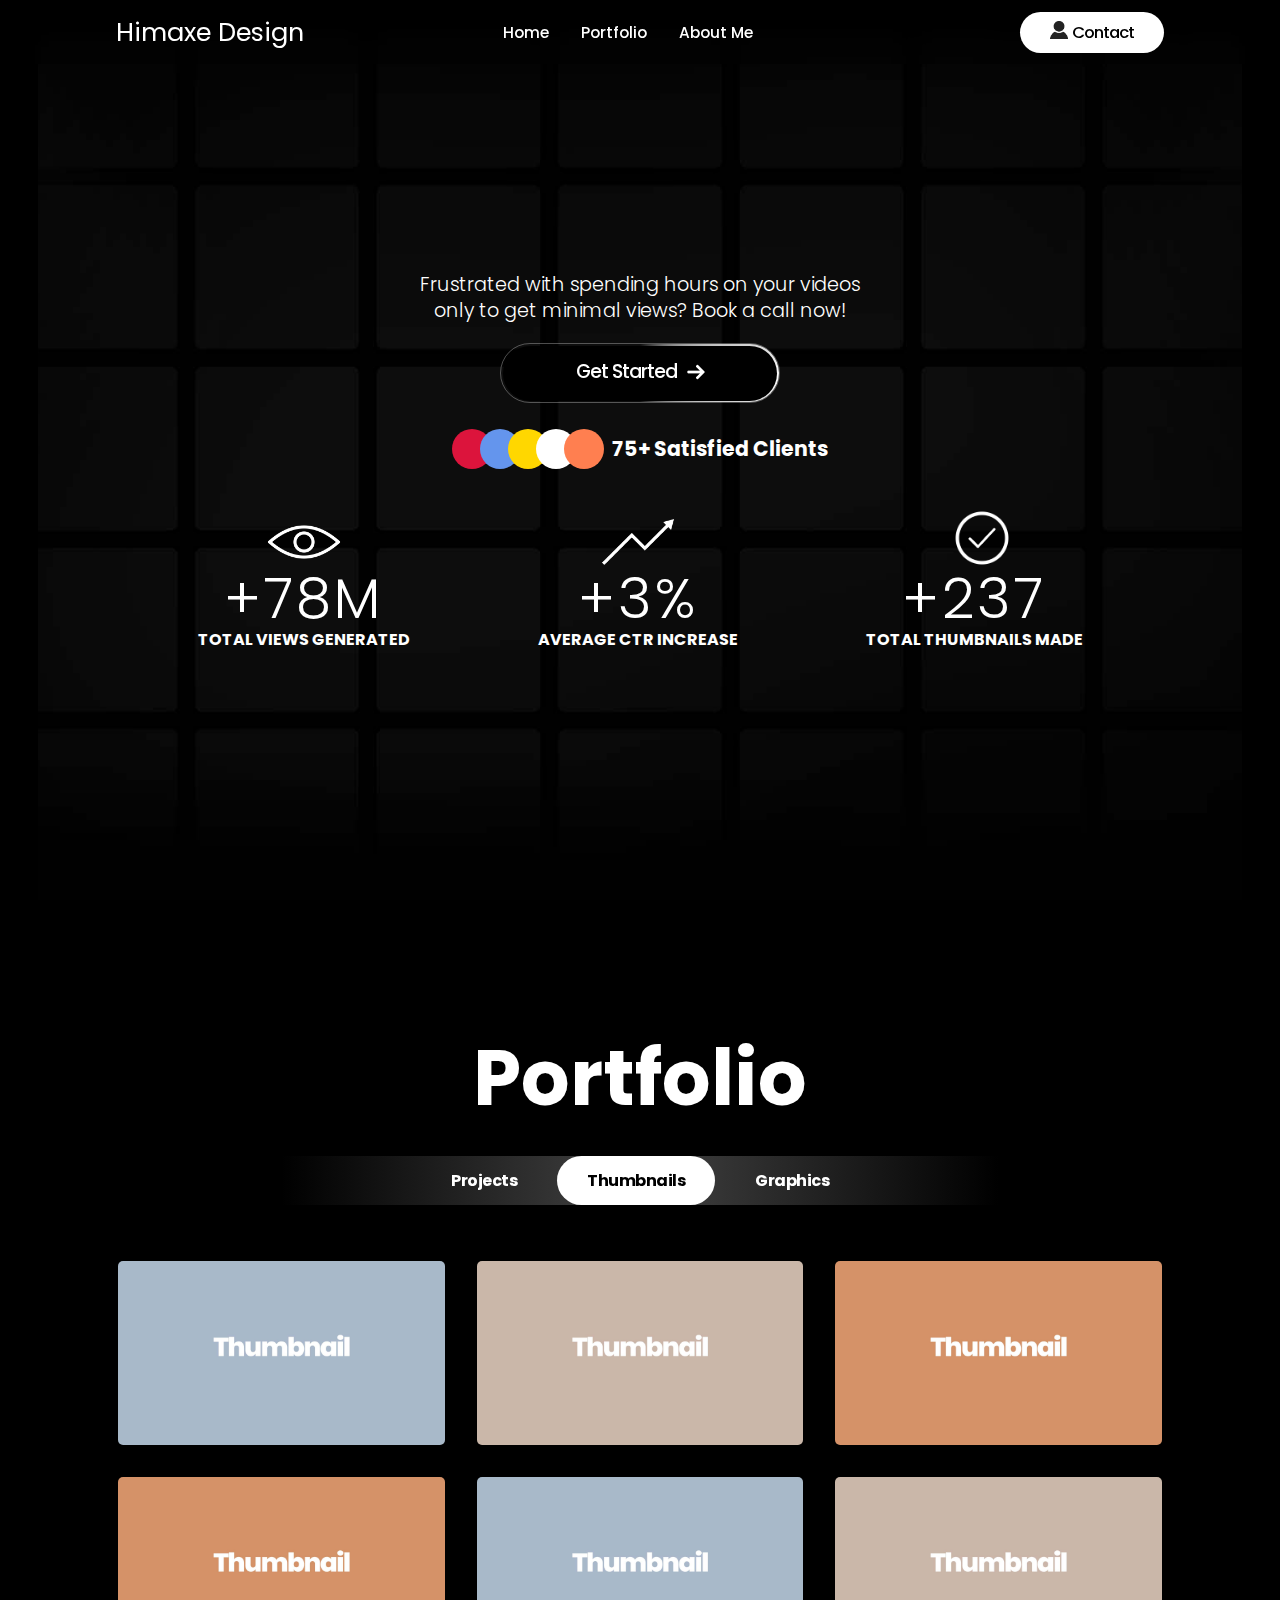
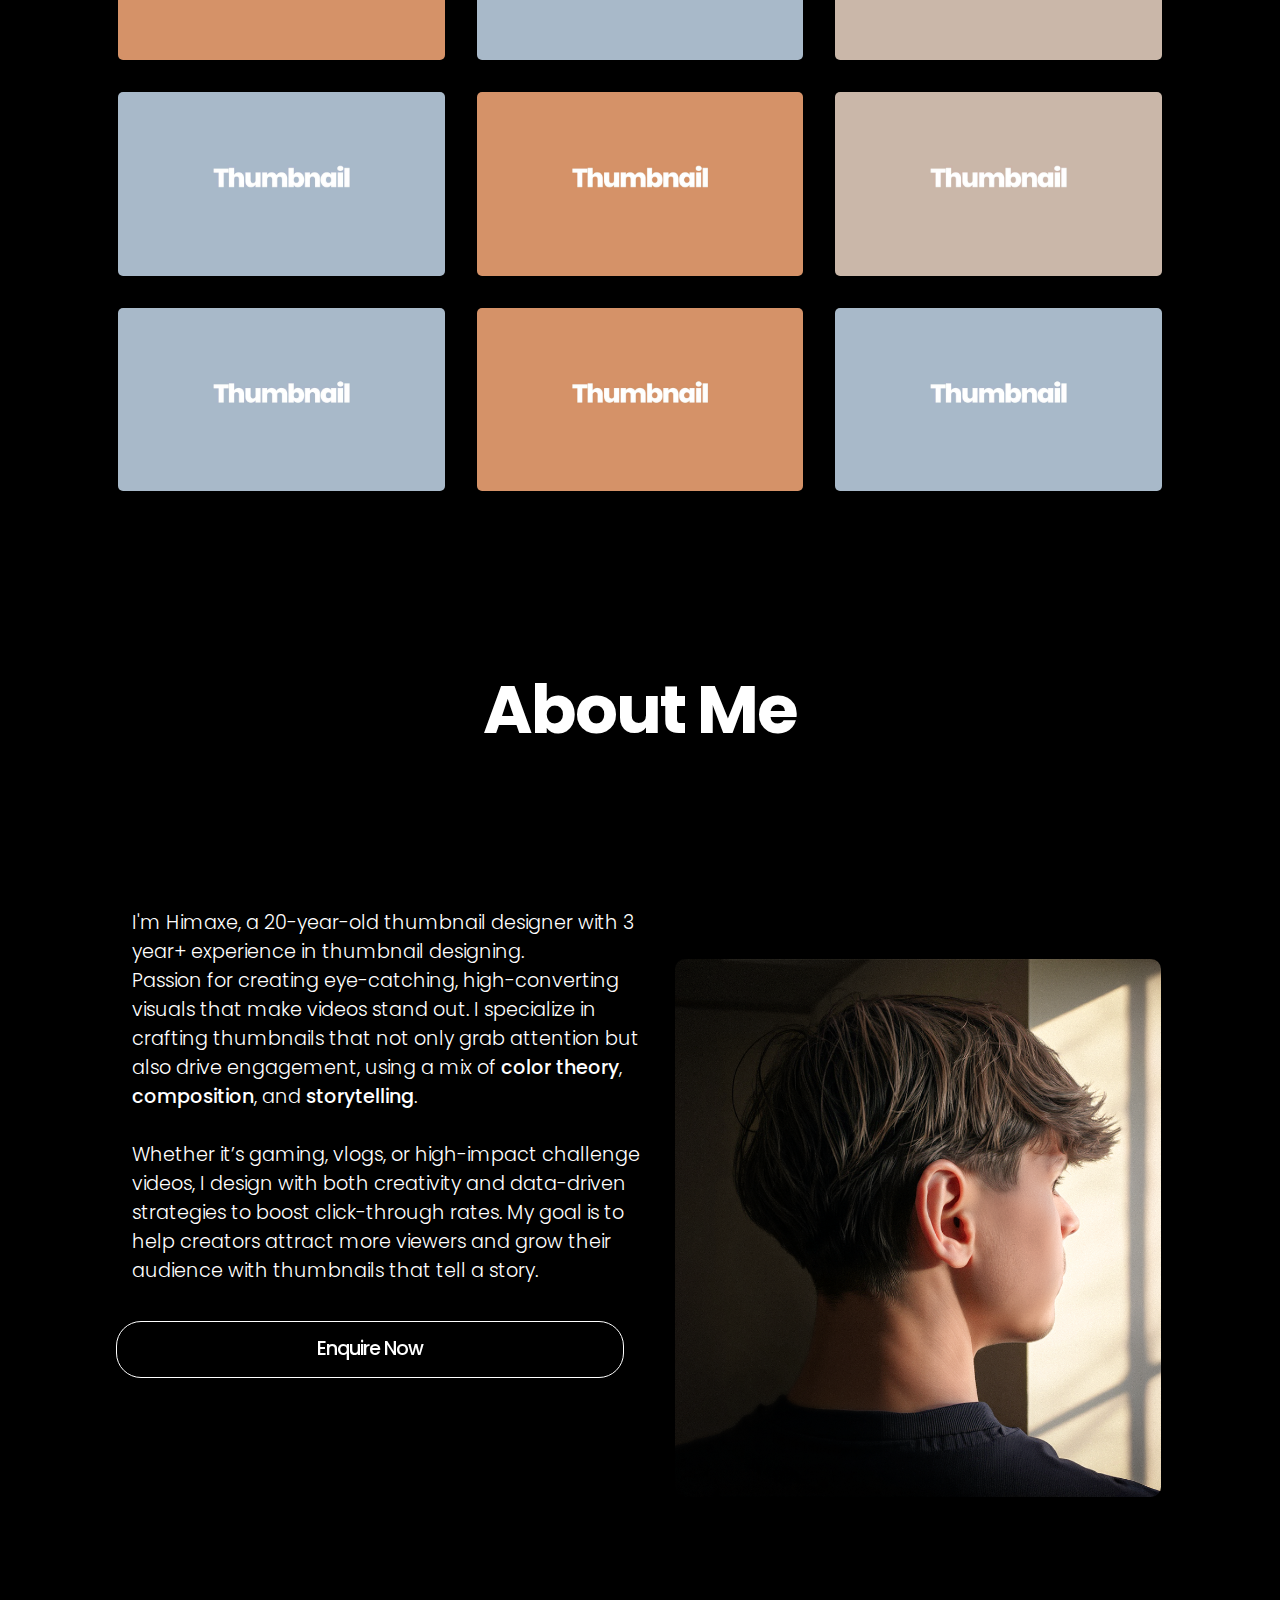
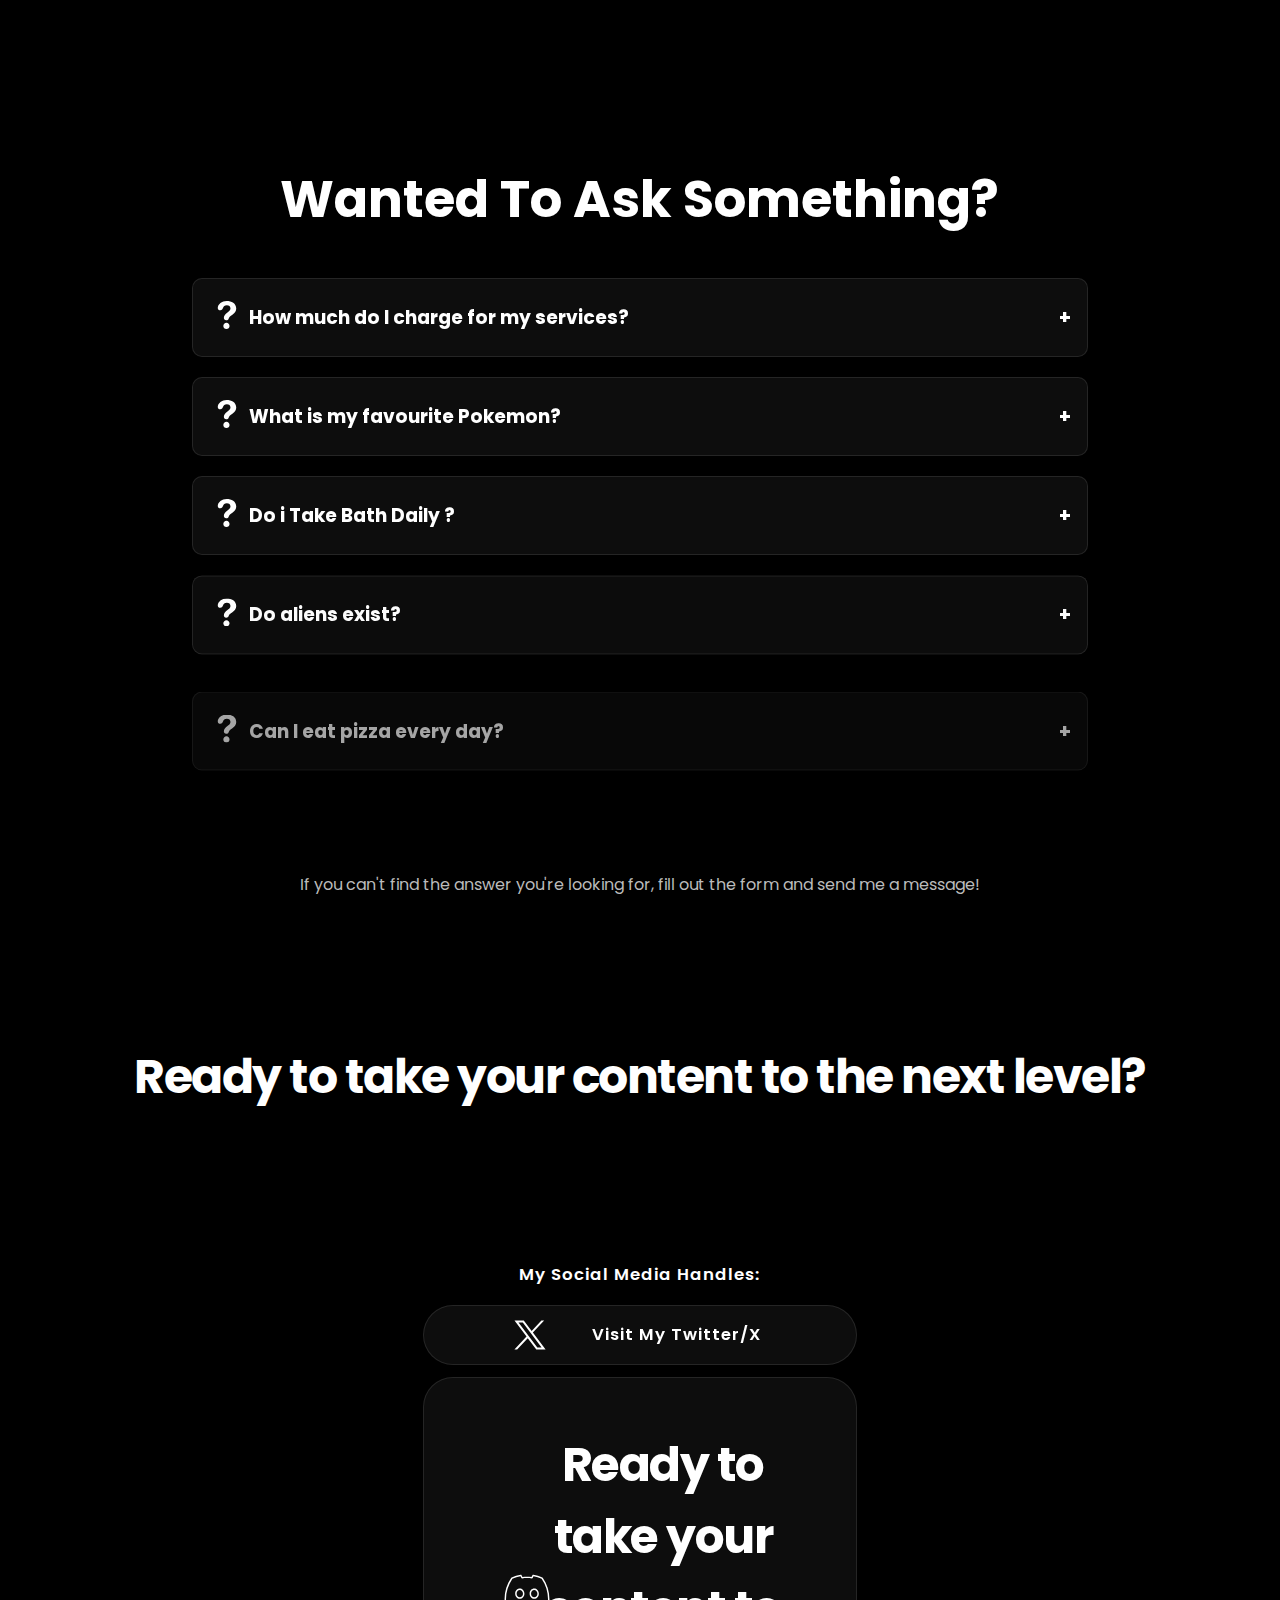
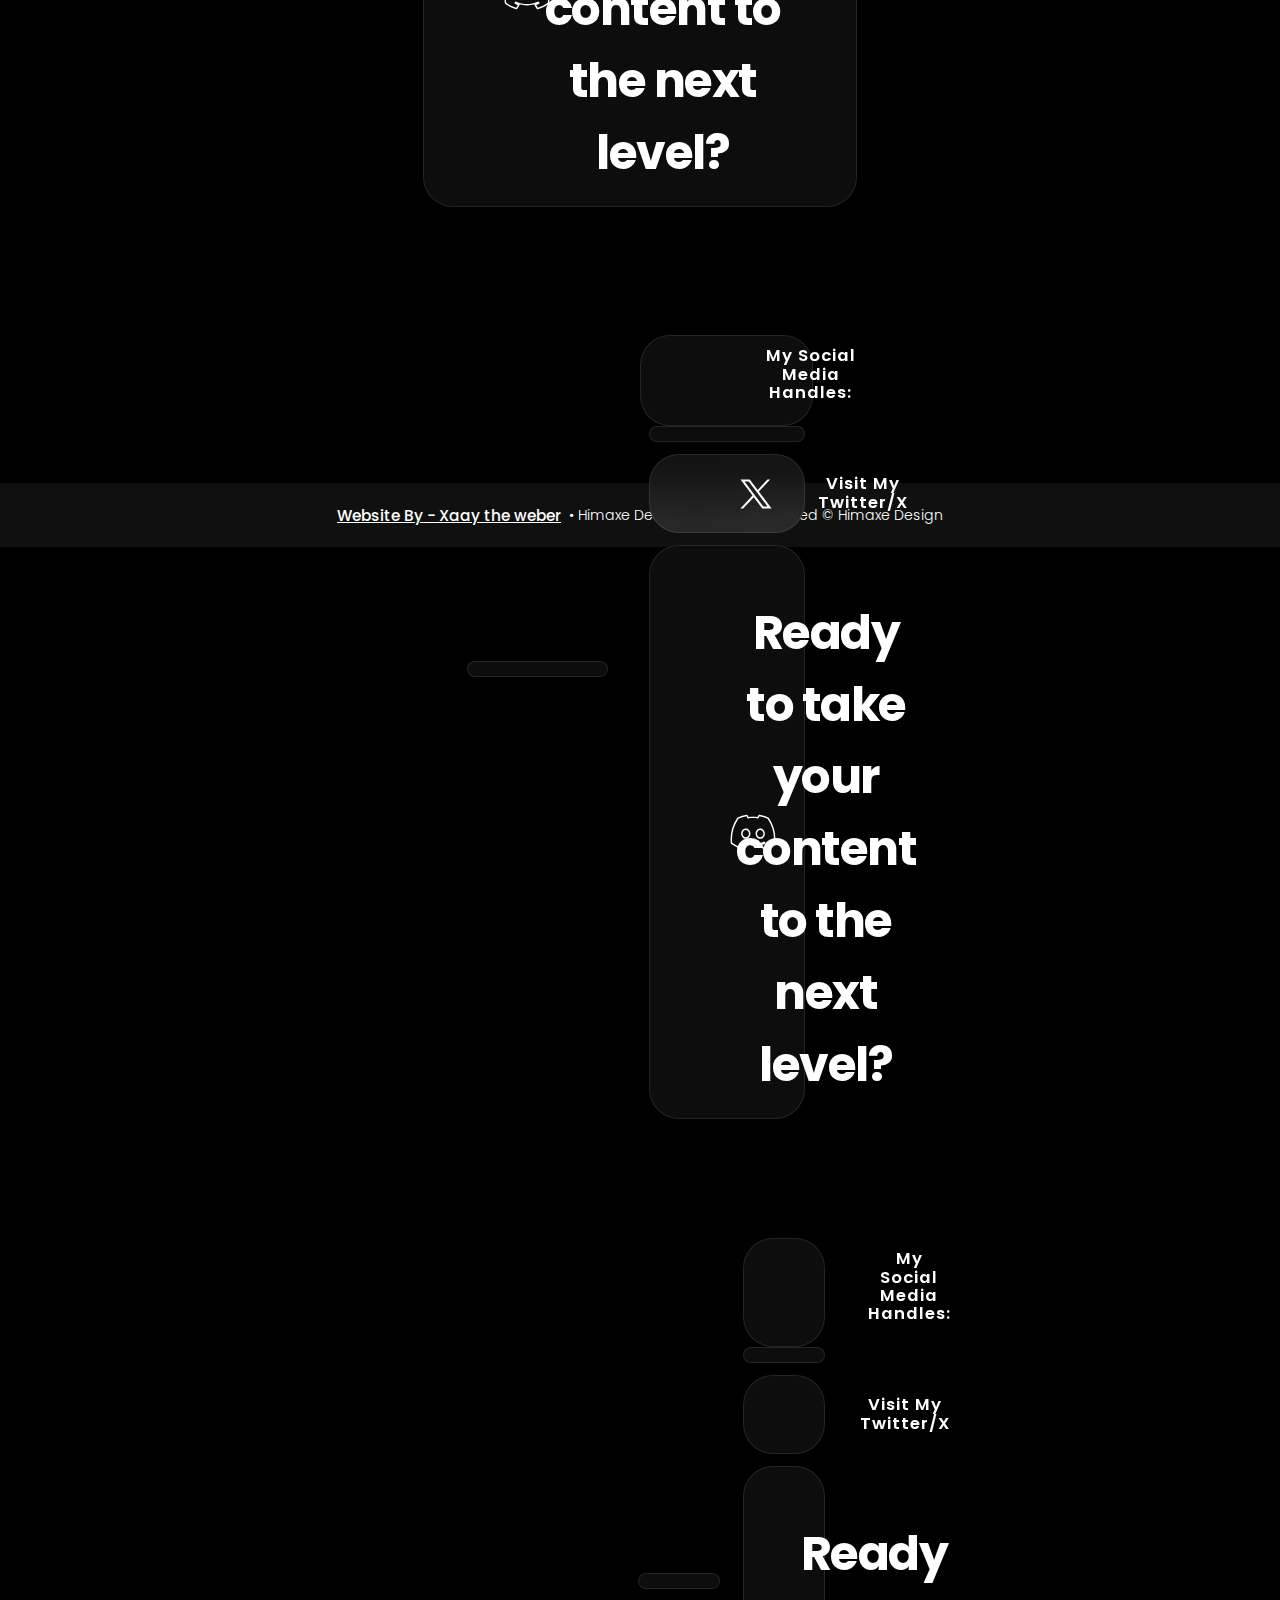
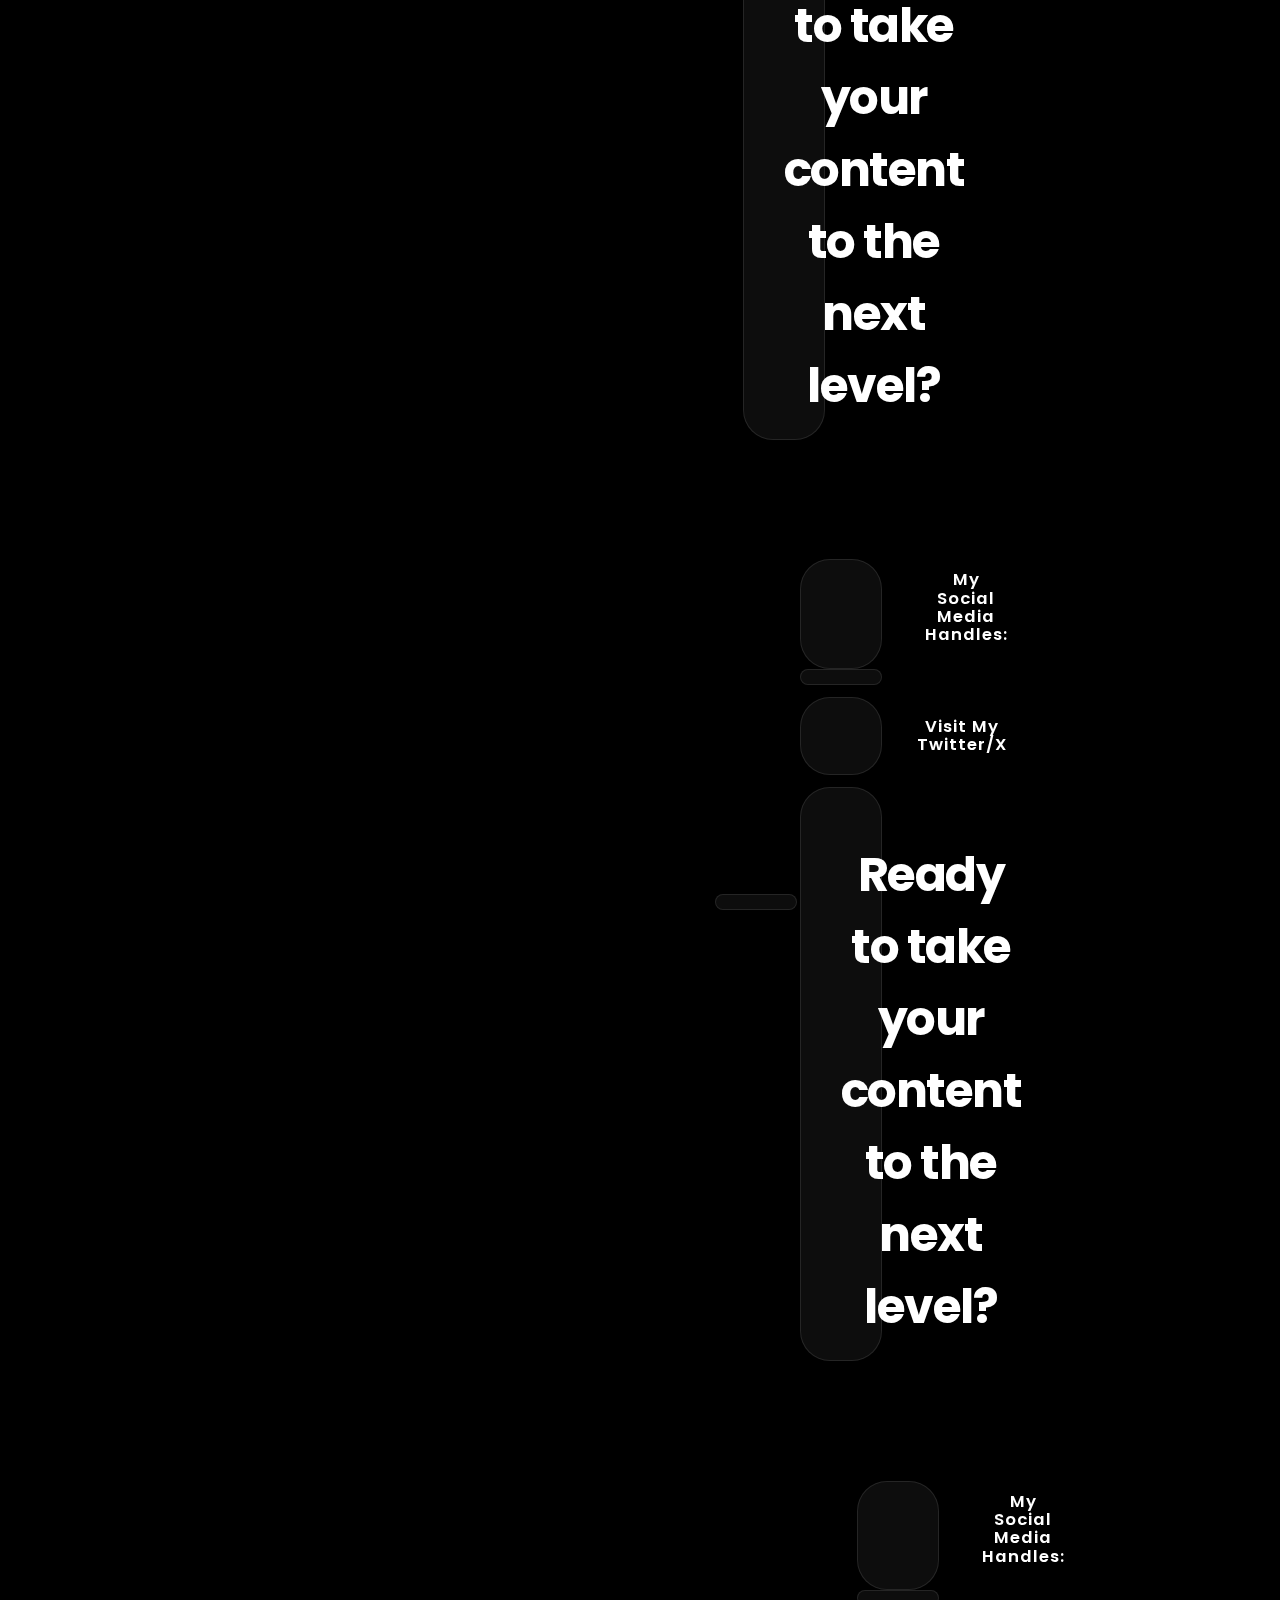
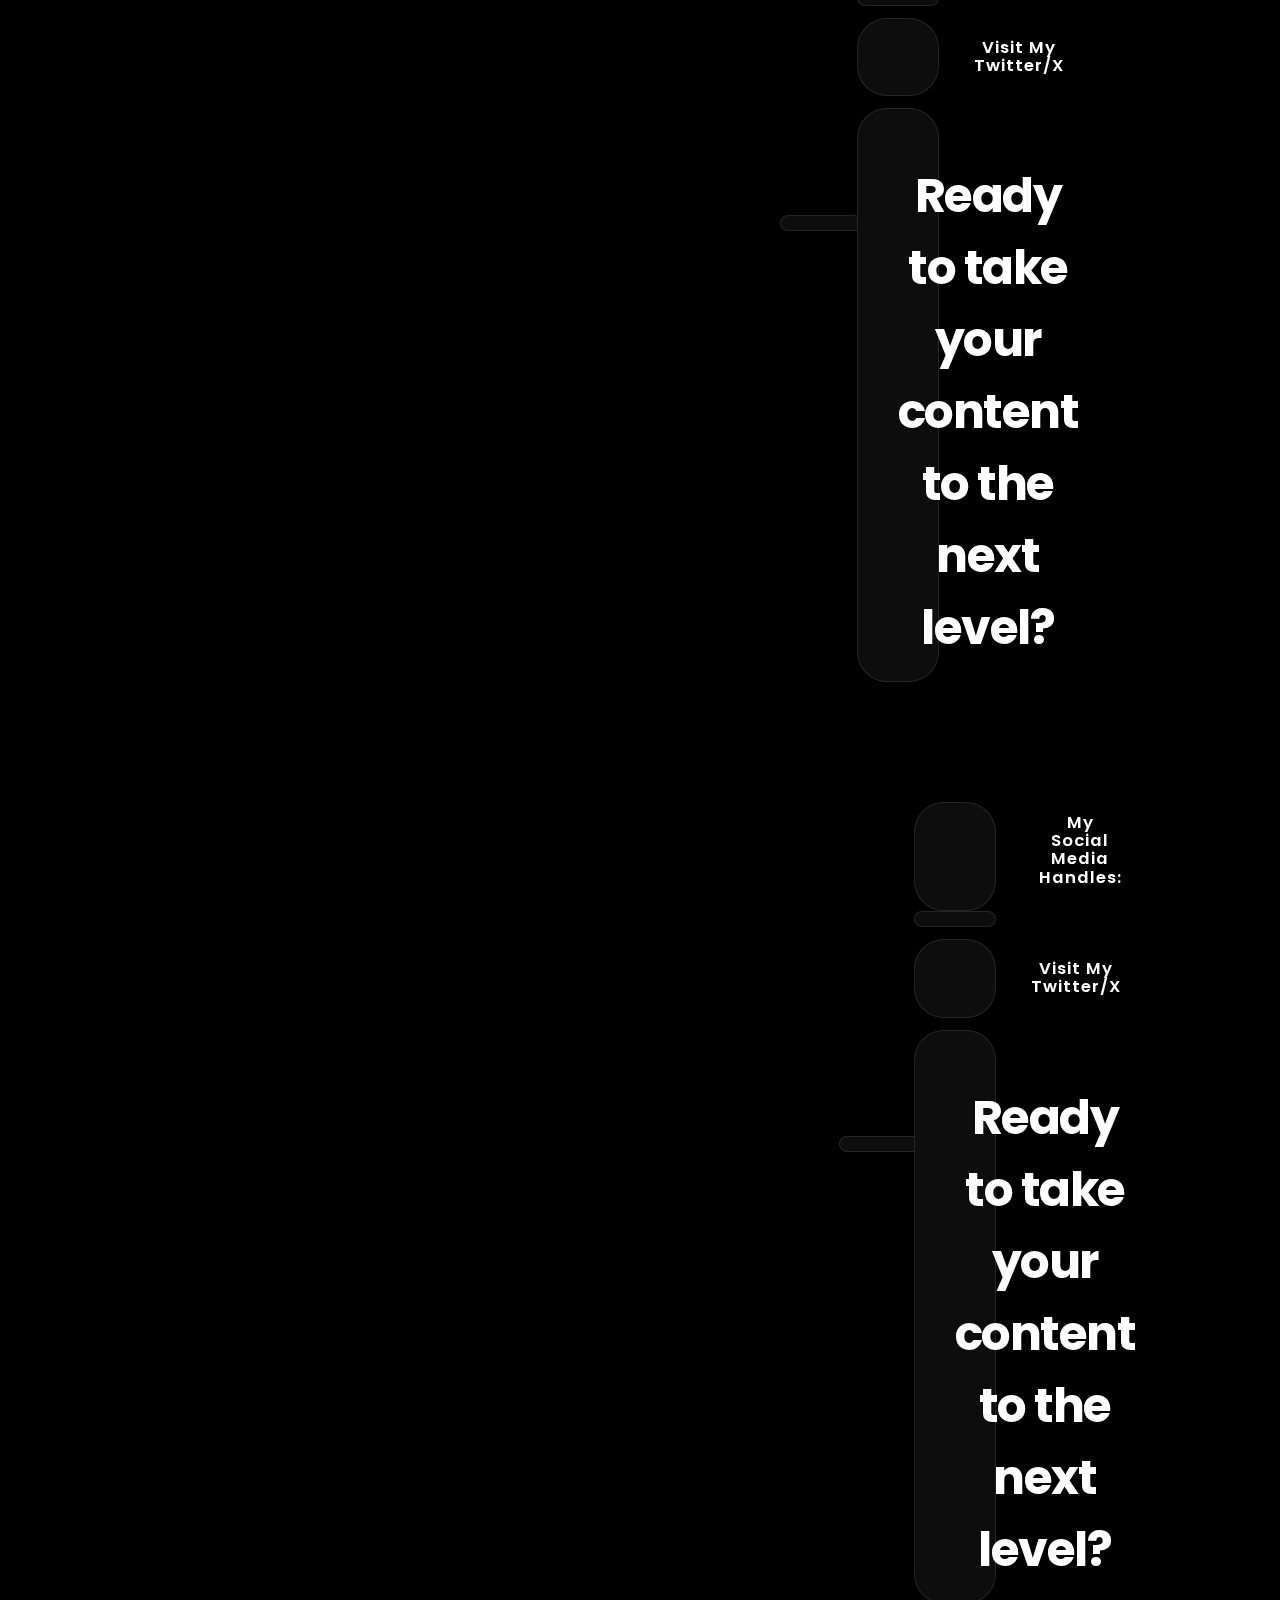
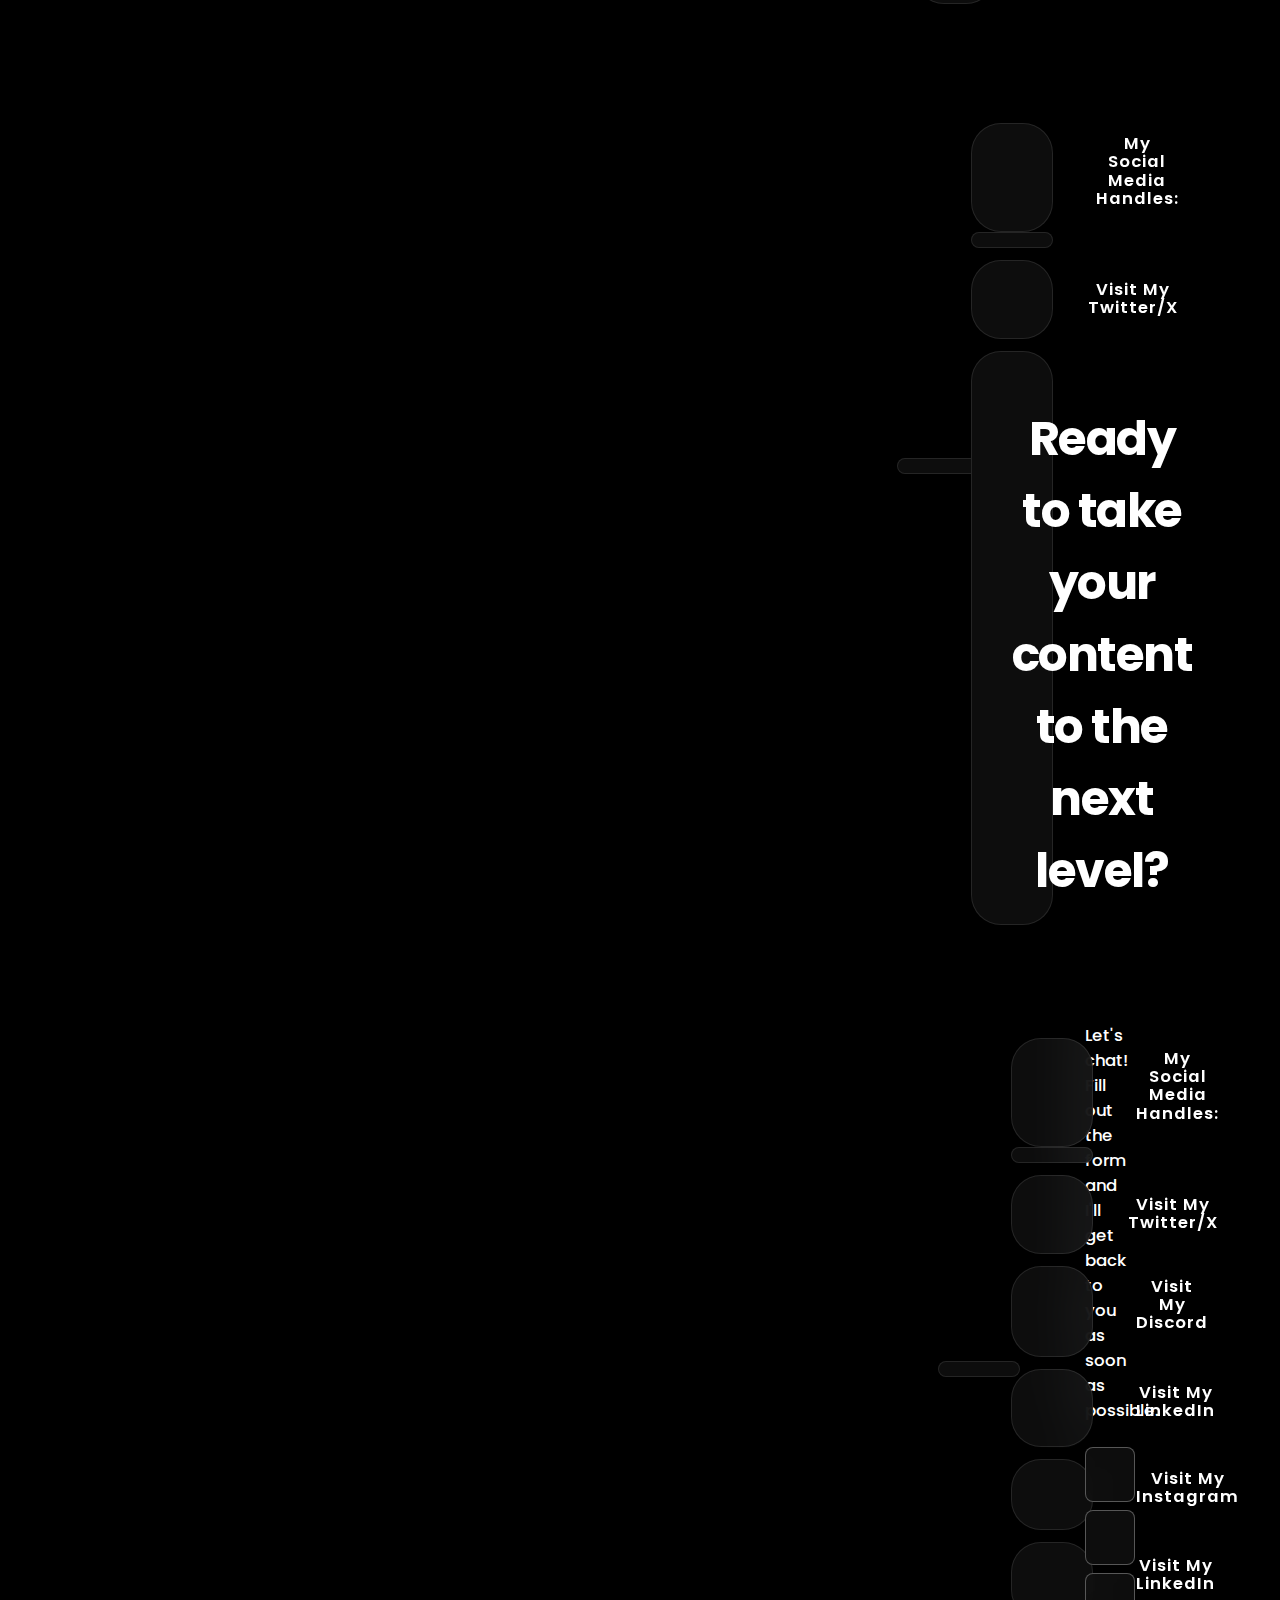
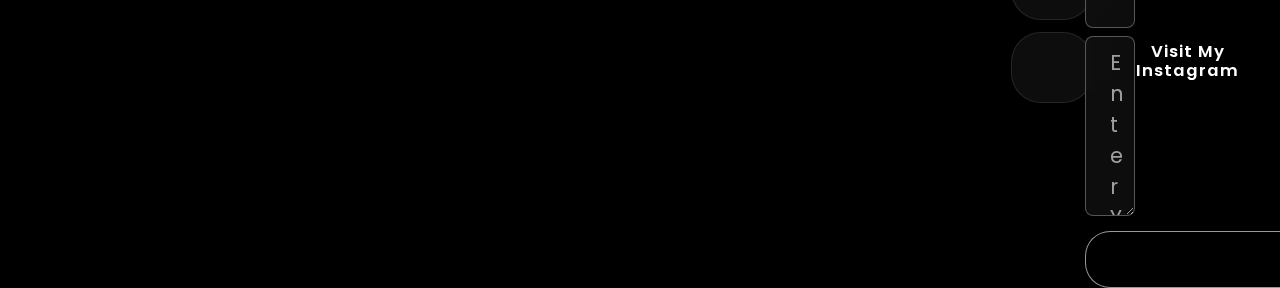
==== commit aae471ad: "Update index.html" ====
--- a/index.html
+++ b/index.html
@@ -32,7 +32,7 @@
             <div class="contactBtnContainer">
               <a href="#contact">
                 <button class="contactBtn semiSemiBoldFont " >
-                    <img src="Images/contactIcon.png" alt="">Contact
+                    <img src="./Images/contactIcon.png" alt="">Contact
                 </button>   
               </a>
             </div>
@@ -63,7 +63,7 @@
                 <div class="button-container">
                     <button class="getStartedBtn semiSemiBoldFont button magnetic-btn">
                         Get Started
-                        <img src="Images/arrowIcon.png" alt="">
+                        <img src="./Images/arrowIcon.png" alt="">
                     </button>
                 </div>
             </div>
@@ -90,19 +90,19 @@
 
             <div class="main3Elements dfjccaic">
                 <div class="firstElementContainer dfjccaicfd tac">
-                    <img src="/3 ELEMENTS ICON/viewsIcon.png" alt="#">
+                    <img src="./3 ELEMENTS ICON/viewsIcon.png" alt="#">
                     <h2 class="lightFont number150M">+<span>0</span>M</h2>
                     <h4 class="regularFont">TOTAL VIEWS GENERATED</h4>
                 </div>
 
                 <div class="secondElementContainer dfjccaicfd tac">
-                    <img src="/3 ELEMENTS ICON/growthIcon.png" alt="#">
+                    <img src="./3 ELEMENTS ICON/growthIcon.png" alt="#">
                     <h2 class="lightFont number6">+<span>0</span>%</h2>
                     <h4 class="regularFont">AVERAGE CTR INCREASE</h4>
                 </div>
 
                 <div class="thirdElementContainer dfjccaicfd tac">
-                    <img src="/3 ELEMENTS ICON/modesIcon.png" alt="#">
+                    <img src="./3 ELEMENTS ICON/modesIcon.png" alt="#">
                     <h2 class="lightFont number456">+<span>0</span></h2>
                     <h4 class="regularFont">TOTAL THUMBNAILS MADE</h4>
                 </div>
@@ -135,29 +135,18 @@
 
             <div id="thumbnails" class="gallery show thumbGallery">
 
-                <img class="thumbnail thumbScale thumb-thumbnail" src="/Sample-Images/thumbnail-1.jpg"
-                    alt="Thumbnail 1">
-                <img class="thumbnail thumbScale thumb-thumbnail" src="/Sample-Images/thumbnail-2.jpg"
-                    alt="Thumbnail 2">
-                <img class="thumbnail thumbScale thumb-thumbnail" src="/Sample-Images/thumbnail-3.jpg"
-                    alt="Thumbnail 3">
-                <img class="thumbnail thumbScale thumb-thumbnail" src="/Sample-Images/thumbnail-4.jpg"
-                    alt="Thumbnail 4">
-                <img class="thumbnail thumbScale thumb-thumbnail" src="/Sample-Images/thumbnail-1.jpg"
-                    alt="Thumbnail 1">
-                <img class="thumbnail thumbScale thumb-thumbnail" src="/Sample-Images/thumbnail-2.jpg"
-                    alt="Thumbnail 2">
-                <img class="thumbnail thumbScale thumb-thumbnail" src="/Sample-Images/thumbnail-1.jpg"
-                    alt="Thumbnail 1">
-                <img class="thumbnail thumbScale thumb-thumbnail" src="/Sample-Images/thumbnail-4.jpg" alt="Thumbnail ">
-                <img class="thumbnail thumbScale thumb-thumbnail" src="/Sample-Images/thumbnail-2.jpg"
-                    alt="Thumbnail 2">
-                <img class="thumbnail thumbScale thumb-thumbnail" src="/Sample-Images/thumbnail-1.jpg"
-                    alt="Thumbnail 3">
-                <img class="thumbnail thumbScale thumb-thumbnail" src="/Sample-Images/thumbnail-4.jpg"
-                    alt="Thumbnail 4">
-                <img class="thumbnail thumbScale thumb-thumbnail" src="/Sample-Images/thumbnail-1.jpg"
-                    alt="Thumbnail 3">
+<img class="thumbnail thumbScale thumb-thumbnail" src="./Sample-Images/thumbnail-1.jpg" alt="Thumbnail 1">
+<img class="thumbnail thumbScale thumb-thumbnail" src="./Sample-Images/thumbnail-2.jpg" alt="Thumbnail 2">
+<img class="thumbnail thumbScale thumb-thumbnail" src="./Sample-Images/thumbnail-3.jpg" alt="Thumbnail 3">
+<img class="thumbnail thumbScale thumb-thumbnail" src="./Sample-Images/thumbnail-4.jpg" alt="Thumbnail 4">
+<img class="thumbnail thumbScale thumb-thumbnail" src="./Sample-Images/thumbnail-1.jpg" alt="Thumbnail 1">
+<img class="thumbnail thumbScale thumb-thumbnail" src="./Sample-Images/thumbnail-2.jpg" alt="Thumbnail 2">
+<img class="thumbnail thumbScale thumb-thumbnail" src="./Sample-Images/thumbnail-1.jpg" alt="Thumbnail 1">
+<img class="thumbnail thumbScale thumb-thumbnail" src="./Sample-Images/thumbnail-4.jpg" alt="Thumbnail ">
+<img class="thumbnail thumbScale thumb-thumbnail" src="./Sample-Images/thumbnail-2.jpg" alt="Thumbnail 2">
+<img class="thumbnail thumbScale thumb-thumbnail" src="./Sample-Images/thumbnail-1.jpg" alt="Thumbnail 3">
+<img class="thumbnail thumbScale thumb-thumbnail" src="./Sample-Images/thumbnail-4.jpg" alt="Thumbnail 4">
+<img class="thumbnail thumbScale thumb-thumbnail" src="./Sample-Images/thumbnail-1.jpg" alt="Thumbnail 3">
 
                 <!-- Thumbnail Popup Section (Separate from Project Popup) -->
                 <div class="thumb-popup">
@@ -178,47 +167,45 @@
             <div id="projects" class="gallery projectGallery">
 
                 <div class="projectImageContainer" data-title="Modern Architecture"
-                    data-description="A futuristic design concept." data-link="https://example.com/modern-architecture">
-                    <div class="projectImage">
-                        <img class="project1" src="Sample-Images/project-1.jpg">
-                    </div>
-                    <h2>Modern Architecture</h2>
-                    <h4>Futuristic Design</h4>
-                    <div class="blackShadow"></div>
-                </div>
-
-                <div class="projectImageContainer" data-title="Minimalist Concept"
-                    data-description="A clean and elegant design approach."
-                    data-link="https://example.com/minimalist-concept">
-                    <div class="projectImage">
-                        <img class="project1" src="Sample-Images/project-2.jpg">
-                    </div>
-                    <h2>Minimalist Concept</h2>
-                    <h4>Elegant Simplicity</h4>
-                    <div class="blackShadow"></div>
-                </div>
-
-                <div class="projectImageContainer" data-title="Urban Skyline"
-                    data-description="A breathtaking view of a modern cityscape."
-                    data-link="https://example.com/urban-skyline">
-                    <div class="projectImage">
-                        <img class="project1" src="Sample-Images/project-3.jpg">
-                    </div>
-                    <h2>Urban Skyline</h2>
-                    <h4>Cityscape Beauty</h4>
-                    <div class="blackShadow"></div>
-                </div>
-
-                <div class="projectImageContainer" data-title="Creative Studio"
-                    data-description="A workspace designed for creativity and innovation."
-                    data-link="https://example.com/creative-studio">
-                    <div class="projectImage">
-                        <img class="project1" src="Sample-Images/project-4.jpg">
-                    </div>
-                    <h2>Creative Studio</h2>
-                    <h4>Innovative Workspace</h4>
-                    <div class="blackShadow"></div>
-                </div>
+    data-description="A futuristic design concept." data-link="https://example.com/modern-architecture">
+    <div class="projectImage">
+        <img class="project1" src="./Sample-Images/project-1.jpg">
+    </div>
+    <h2>Modern Architecture</h2>
+    <h4>Futuristic Design</h4>
+    <div class="blackShadow"></div>
+</div>
+
+<div class="projectImageContainer" data-title="Minimalist Concept"
+    data-description="A clean and elegant design approach." data-link="https://example.com/minimalist-concept">
+    <div class="projectImage">
+        <img class="project1" src="./Sample-Images/project-2.jpg">
+    </div>
+    <h2>Minimalist Concept</h2>
+    <h4>Elegant Simplicity</h4>
+    <div class="blackShadow"></div>
+</div>
+
+<div class="projectImageContainer" data-title="Urban Skyline"
+    data-description="A breathtaking view of a modern cityscape." data-link="https://example.com/urban-skyline">
+    <div class="projectImage">
+        <img class="project1" src="./Sample-Images/project-3.jpg">
+    </div>
+    <h2>Urban Skyline</h2>
+    <h4>Cityscape Beauty</h4>
+    <div class="blackShadow"></div>
+</div>
+
+<div class="projectImageContainer" data-title="Creative Studio"
+    data-description="A workspace designed for creativity and innovation."
+    data-link="https://example.com/creative-studio">
+    <div class="projectImage">
+        <img class="project1" src="./Sample-Images/project-4.jpg">
+    </div>
+    <h2>Creative Studio</h2>
+    <h4>Innovative Workspace</h4>
+    <div class="blackShadow"></div>
+</div>
 
                 <div class="popup">
                     <div class="popup-content">
@@ -239,25 +226,27 @@
             <div id="graphics" class="gallery">
 
                 <div class="graphicGallery">
-                    <img src="masonry/1 (1).jpeg" class="graphicScale graphicItem" alt="">
-                    <img src="Sample-Images/graphic-3.jpg" class="graphicScale graphicItem" alt="">
-                    <img src="masonry/img (1).jpg" class="graphicScale graphicItem" alt="">
-                    <img src="masonry/img (2).jpg" class="graphicScale graphicItem" alt="">
-                    <img src="masonry/img (3).jpg" class="graphicScale graphicItem" alt="">
-                    <img src="masonry/num (5).jpeg" class="graphicScale graphicItem" alt="">
-                    <img src="masonry/img (5).jpg" class="graphicScale graphicItem" alt="">
-                    <img src="masonry/img (6).jpg" class="graphicScale graphicItem" alt="">
-                    <img src="Sample-Images/graphic-1.jpg" class="graphicScale graphicItem" alt="">
-                    <img src="masonry/num (4).jpeg" class="graphicScale graphicItem" alt="">
-                    <img src="masonry/img (7).jpg" class="graphicScale graphicItem" alt="">
-                    <img src="Sample-Images/graphic-2.jpg" class="graphicScale graphicItem" alt="">
-                    <img src="masonry/num (3).jpeg" class="graphicScale graphicItem" alt="">
-                    <img src="masonry/img (8).jpg" class="graphicScale graphicItem" alt="">
-                    <img src="masonry/img (9).jpg" class="graphicScale graphicItem" alt="">
-                    <img src="masonry/num (1).jpeg" class="graphicScale graphicItem" alt="">
-                    <img src="masonry/num (2).jpeg" class="graphicScale graphicItem" alt="">
-                    <img src="masonry/img (4).jpg" class="graphicScale graphicItem" alt="">
-                    <img src="Sample-Images/graphic-4.jpg" class="graphicScale graphicItem" alt="">
+                    
+<img src="./masonry/1 (1).jpeg" class="graphicScale graphicItem" alt="">
+<img src="./Sample-Images/graphic-3.jpg" class="graphicScale graphicItem" alt="">
+<img src="./masonry/img (1).jpg" class="graphicScale graphicItem" alt="">
+<img src="./masonry/img (2).jpg" class="graphicScale graphicItem" alt="">
+<img src="./masonry/img (3).jpg" class="graphicScale graphicItem" alt="">
+<img src="./masonry/num (5).jpeg" class="graphicScale graphicItem" alt="">
+<img src="./masonry/img (5).jpg" class="graphicScale graphicItem" alt="">
+<img src="./masonry/img (6).jpg" class="graphicScale graphicItem" alt="">
+<img src="./Sample-Images/graphic-1.jpg" class="graphicScale graphicItem" alt="">
+<img src="./masonry/num (4).jpeg" class="graphicScale graphicItem" alt="">
+<img src="./masonry/img (7).jpg" class="graphicScale graphicItem" alt="">
+<img src="./Sample-Images/graphic-2.jpg" class="graphicScale graphicItem" alt="">
+<img src="./masonry/num (3).jpeg" class="graphicScale graphicItem" alt="">
+<img src="./masonry/img (8).jpg" class="graphicScale graphicItem" alt="">
+<img src="./masonry/img (9).jpg" class="graphicScale graphicItem" alt="">
+<img src="./masonry/num (1).jpeg" class="graphicScale graphicItem" alt="">
+<img src="./masonry/num (2).jpeg" class="graphicScale graphicItem" alt="">
+<img src="./masonry/img (4).jpg" class="graphicScale graphicItem" alt="">
+<img src="./Sample-Images/graphic-4.jpg" class="graphicScale graphicItem" alt="">
+
                 </div>
 
 
@@ -310,7 +299,7 @@
             </div>
 
             <div class="aboutImageContainer">
-                <img src="Images/subjectImage.png"  data-tilt data-tilt-glare alt="">
+                <img src="./Images/subjectImage.png"  data-tilt data-tilt-glare alt="">
             </div>
 
         </div>
@@ -327,7 +316,7 @@
             <div class="faq-container staggerEffect ">
 
                 <div class="faq-item" onclick="toggleFaq(this)">
-                    <img src="/Images/questionMark.svg" alt="">
+                    <img src="./Images/questionMark.svg" alt="">
                     <h3>How much do I charge for my services? <span>+</span></h3>
                     <div class="faq-content">Pricing
                         Lorem ipsum dolor, sit amet consectetur adipisicing elit. Eum officiis obcaecati
@@ -338,7 +327,7 @@
                 </div>
 
                 <div class="faq-item" onclick="toggleFaq(this)">
-                    <img src="/Images/questionMark.svg" alt="">
+                    <img src="./Images/questionMark.svg" alt="">
                     <h3>What is my favourite Pokemon? <span>+</span></h3>
                     <div class="faq-content">its bulbasaur. Lorem ipsum dolor sit amet consectetur adipisicing elit.
                         Itaque facere amet harum unde excepturi quod architecto, totam porro fugiat optio quia? Labore
@@ -346,7 +335,7 @@
                 </div>
 
                 <div class="faq-item" onclick="toggleFaq(this)">
-                    <img src="/Images/questionMark.svg" alt="">
+                    <img src="./Images/questionMark.svg" alt="">
                     <h3>Do i Take Bath Daily ? <span>+</span></h3>
                     <div class="faq-content">of course NOT. Lorem ipsum, dolor sit amet consectetur adipisicing elit.
                         Animi atque consequuntur quia saepe magnam. Labore adipisci molestias quaerat doloribus
@@ -354,21 +343,21 @@
                 </div>
 
                 <div class="faq-item" onclick="toggleFaq(this)">
-                    <img src="/Images/questionMark.svg" alt="">
+                    <img src="./Images/questionMark.svg" alt="">
                     <h3>Do aliens exist? <span>+</span></h3>
                     <div class="faq-content">Of course! Who do you think keeps stealing my socks from the washing
                         machine?</div>
                 </div>
 
                 <div class="faq-item" onclick="toggleFaq(this)">
-                    <img src="/Images/questionMark.svg" alt="">
+                    <img src="./Images/questionMark.svg" alt="">
                     <h3>Can I eat pizza every day? <span>+</span></h3>
                     <div class="faq-content">Technically, yes... but your stomach and your gym trainer might have a
                         different opinion.</div>
                 </div>
 
                 <div class="faq-item" onclick="toggleFaq(this)">
-                    <img src="/Images/questionMark.svg" alt="">
+                    <img src="./Images/questionMark.svg" alt="">
                     <h3>Why do I always forget my passwords? <span>+</span></h3>
                     <div class="faq-content">Because your brain decided that remembering embarrassing childhood moments
                         is way more important.</div>
@@ -407,27 +396,145 @@
                     </a>
                     <a href="#" class="discordIconContainer socialMediaIconsHoverEffects ">
                         <img class="discordIcon" src="Images/discordIcon.svg" alt="">
-                        <h4>Visit My Discord</h4>
+        <h2 class="fifthPageHeading blurEffect">
+            Ready to take your content to the next <span class="levelText">level?</span>
+        </h2>
+
+        <div class="fifthPageContainer">
+
+            <div class="contactTextContainer">
+                <h4 class="lightFont">
+                    My Social Media Handles:
+                </h4>
+                <div class="socialMediaHandles">
+                    <a href="#" class="xIconContainer socialMediaIconsHoverEffects">
+                        <img class="xIcon " src="Images/xIcon.svg" alt="">
+                        <h4>Visit My Twitter/X</h4>
                     </a>
-                    <a href="#" class="linkedinIconContainer socialMediaIconsHoverEffects ">
-                        <img class="linkedinIcon" src="Images/linkedinIcon.svg" alt="">
-                        <h4>Visit My Linked-In</h4>
+                    <a href="#" class="discordIconContainer socialMediaIconsHoverEffects ">
+                        <img class="discordIcon" src="Images/discordIcon.svg" alt="">
+        <h2 class="fifthPageHeading blurEffect">
+            Ready to take your content to the next <span class="levelText">level?</span>
+        </h2>
+
+        <div class="fifthPageContainer">
+
+            <div class="contactTextContainer">
+                <h4 class="lightFont">
+                    My Social Media Handles:
+                </h4>
+                <div class="socialMediaHandles">
+                    <a href="#" class="xIconContainer socialMediaIconsHoverEffects">
+                        <img class="xIcon " src="Images/xIcon.svg" alt="">
+                        <h4>Visit My Twitter/X</h4>
                     </a>
-                    <a href="#" class="instagramIconContainer socialMediaIconsHoverEffects ">
-                        <img class="instagramIcon" src="Images/instagramIcon.svg" alt="">
-                        <h4>Visit My Instagram</h4>
+                    <a href="#" class="discordIconContainer socialMediaIconsHoverEffects ">
+                        <img class="discordIcon" src="Images/discordIcon.svg" alt="">
+        <h2 class="fifthPageHeading blurEffect">
+            Ready to take your content to the next <span class="levelText">level?</span>
+        </h2>
+
+        <div class="fifthPageContainer">
+
+            <div class="contactTextContainer">
+                <h4 class="lightFont">
+                    My Social Media Handles:
+                </h4>
+                <div class="socialMediaHandles">
+                    <a href="#" class="xIconContainer socialMediaIconsHoverEffects">
+                        <img class="xIcon " src="Images/xIcon.svg" alt="">
+                        <h4>Visit My Twitter/X</h4>
                     </a>
-                    <a href="#" class="linkedinIconContainer socialMediaIconsHoverEffects ">
-                        <img class="linkedinIcon" src="Images/linkedinIcon.svg" alt="">
-                        <h4>Visit My Linked-In</h4>
+                    <a href="#" class="discordIconContainer socialMediaIconsHoverEffects ">
+                        <img class="discordIcon" src="Images/discordIcon.svg" alt="">
+        <h2 class="fifthPageHeading blurEffect">
+            Ready to take your content to the next <span class="levelText">level?</span>
+        </h2>
+
+        <div class="fifthPageContainer">
+
+            <div class="contactTextContainer">
+                <h4 class="lightFont">
+                    My Social Media Handles:
+                </h4>
+                <div class="socialMediaHandles">
+                    <a href="#" class="xIconContainer socialMediaIconsHoverEffects">
+                        <img class="xIcon " src="Images/xIcon.svg" alt="">
+                        <h4>Visit My Twitter/X</h4>
                     </a>
-                    <a href="#" class="instagramIconContainer socialMediaIconsHoverEffects ">
-                        <img class="instagramIcon" src="Images/instagramIcon.svg" alt="">
-                        <h4>Visit My Instagram</h4>
+                    <a href="#" class="discordIconContainer socialMediaIconsHoverEffects ">
+                        <img class="discordIcon" src="Images/discordIcon.svg" alt="">
+        <h2 class="fifthPageHeading blurEffect">
+            Ready to take your content to the next <span class="levelText">level?</span>
+        </h2>
+
+        <div class="fifthPageContainer">
+
+            <div class="contactTextContainer">
+                <h4 class="lightFont">
+                    My Social Media Handles:
+                </h4>
+                <div class="socialMediaHandles">
+                    <a href="#" class="xIconContainer socialMediaIconsHoverEffects">
+                        <img class="xIcon " src="Images/xIcon.svg" alt="">
+                        <h4>Visit My Twitter/X</h4>
                     </a>
-                </div>
-            </div>
-
+                    <a href="#" class="discordIconContainer socialMediaIconsHoverEffects ">
+                        <img class="discordIcon" src="Images/discordIcon.svg" alt="">
+        <h2 class="fifthPageHeading blurEffect">
+            Ready to take your content to the next <span class="levelText">level?</span>
+        </h2>
+
+        <div class="fifthPageContainer">
+
+            <div class="contactTextContainer">
+                <h4 class="lightFont">
+                    My Social Media Handles:
+                </h4>
+                <div class="socialMediaHandles">
+                    <a href="#" class="xIconContainer socialMediaIconsHoverEffects">
+                        <img class="xIcon " src="Images/xIcon.svg" alt="">
+                        <h4>Visit My Twitter/X</h4>
+                    </a>
+                    <a href="#" class="discordIconContainer socialMediaIconsHoverEffects ">
+                        <img class="discordIcon" src="Images/discordIcon.svg" alt="">
+        <h2 class="fifthPageHeading blurEffect">
+            Ready to take your content to the next <span class="levelText">level?</span>
+        </h2>
+
+        <div class="fifthPageContainer">
+
+           <div class="contactTextContainer">
+    <h4 class="lightFont">
+        My Social Media Handles:
+    </h4>
+    <div class="socialMediaHandles">
+        <a href="#" class="xIconContainer socialMediaIconsHoverEffects">
+            <img class="xIcon" src="./Images/xIcon.svg" alt="">
+            <h4>Visit My Twitter/X</h4>
+        </a>
+        <a href="#" class="discordIconContainer socialMediaIconsHoverEffects">
+            <img class="discordIcon" src="./Images/discordIcon.svg" alt="">
+            <h4>Visit My Discord</h4>
+        </a>
+        <a href="#" class="linkedinIconContainer socialMediaIconsHoverEffects">
+            <img class="linkedinIcon" src="./Images/linkedinIcon.svg" alt="">
+            <h4>Visit My LinkedIn</h4>
+        </a>
+        <a href="#" class="instagramIconContainer socialMediaIconsHoverEffects">
+            <img class="instagramIcon" src="./Images/instagramIcon.svg" alt="">
+            <h4>Visit My Instagram</h4>
+        </a>
+        <a href="#" class="linkedinIconContainer socialMediaIconsHoverEffects">
+            <img class="linkedinIcon" src="./Images/linkedinIcon.svg" alt="">
+            <h4>Visit My LinkedIn</h4>
+        </a>
+        <a href="#" class="instagramIconContainer socialMediaIconsHoverEffects">
+            <img class="instagramIcon" src="./Images/instagramIcon.svg" alt="">
+            <h4>Visit My Instagram</h4>
+        </a>
+    </div>
+</div>
 
 
             <div class="contactFormContainer">
@@ -483,13 +590,13 @@
 
     <script src="https://cdnjs.cloudflare.com/ajax/libs/gsap/3.12.2/gsap.min.js"></script>
     <script src="https://cdnjs.cloudflare.com/ajax/libs/gsap/3.12.2/ScrollTrigger.min.js"></script>
-    <script src="javascripts/animation.js"></script> <!-- Include your JS file -->
-
-    <script src="/javascripts/effects.js"></script>
-    <script src="/javascripts/vanila.js"></script>
-    <script src="/javascripts/tabs.js"></script>
-    <script src="/javascripts/popup.js"></script>
-    <script src="/javascripts/basicLogics.js"></script>
+    <script src="./javascripts/animation.js"></script> <!-- Include your JS file -->
+
+    <script src="./javascripts/effects.js"></script>
+    <script src="./javascripts/vanila.js"></script>
+    <script src="./javascripts/tabs.js"></script>
+    <script src="./javascripts/popup.js"></script>
+    <script src="./javascripts/basicLogics.js"></script>
 </body>
 
-</html>+</html>
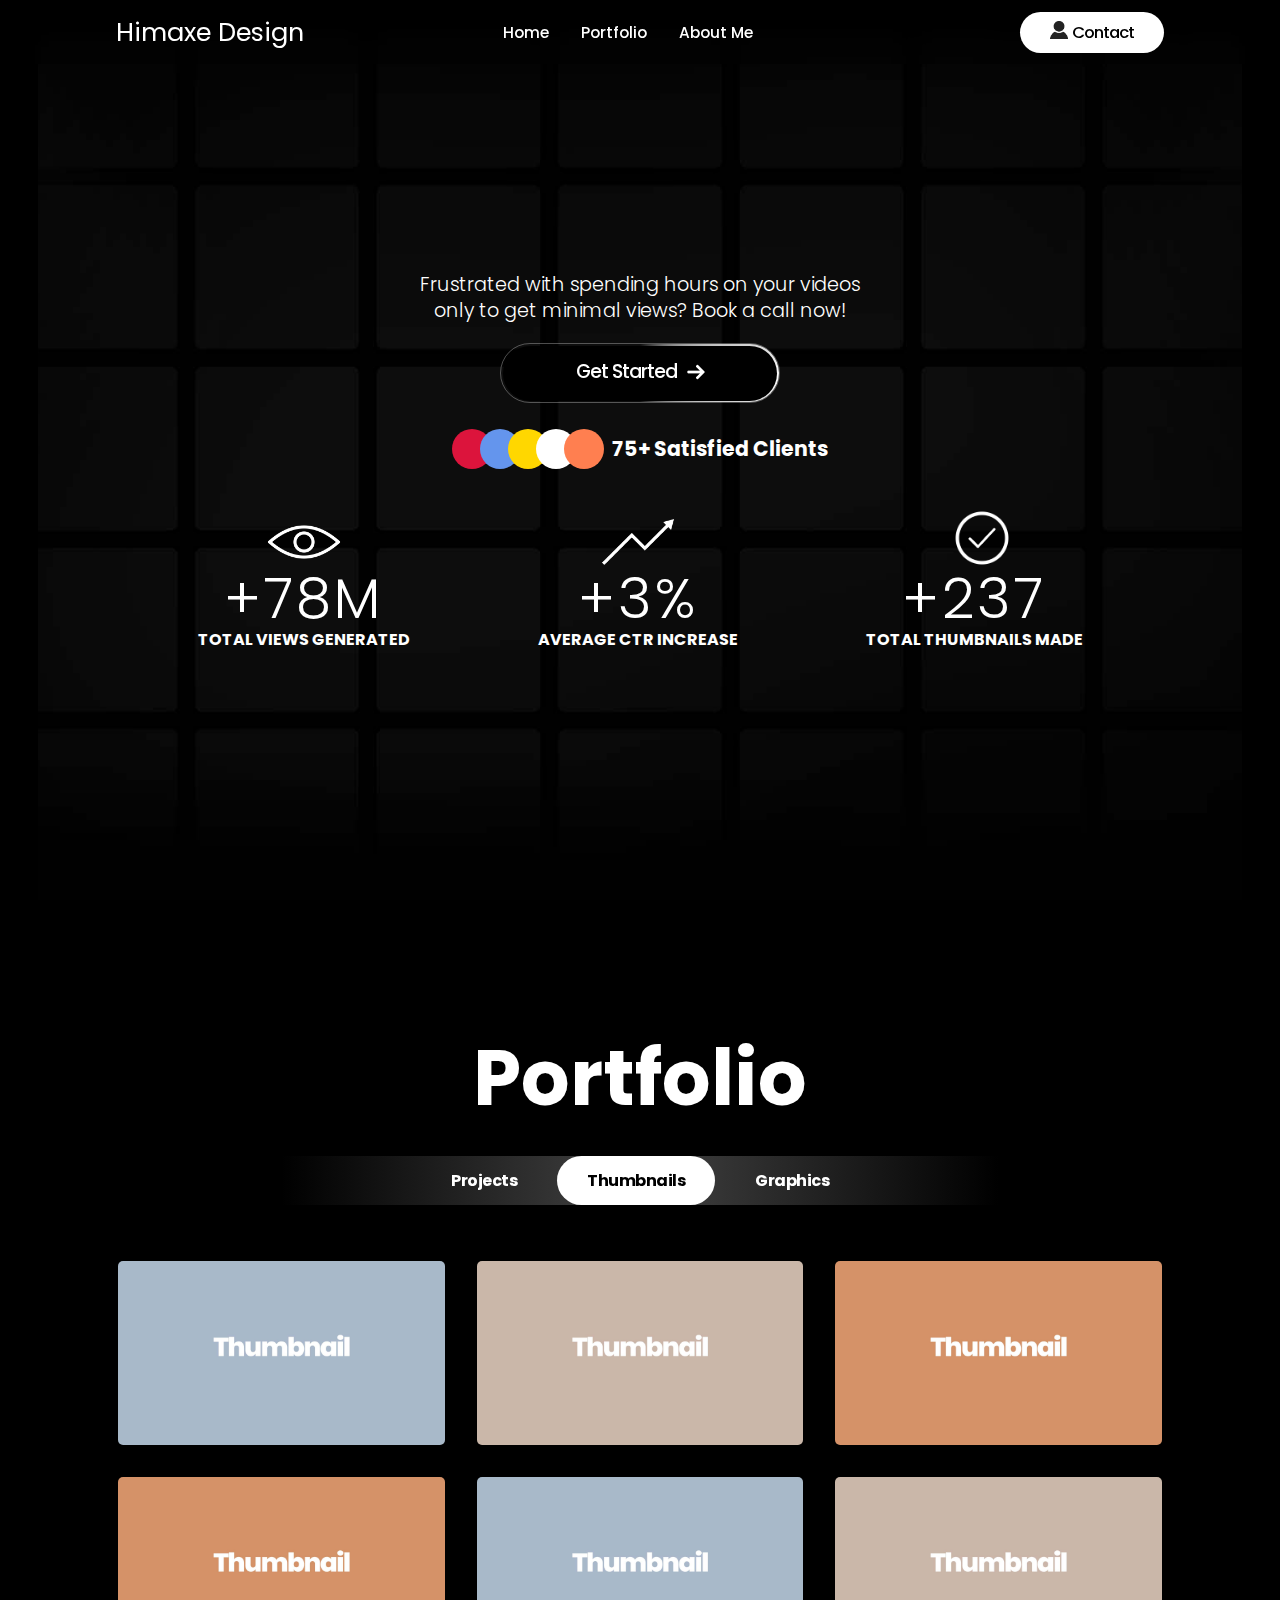
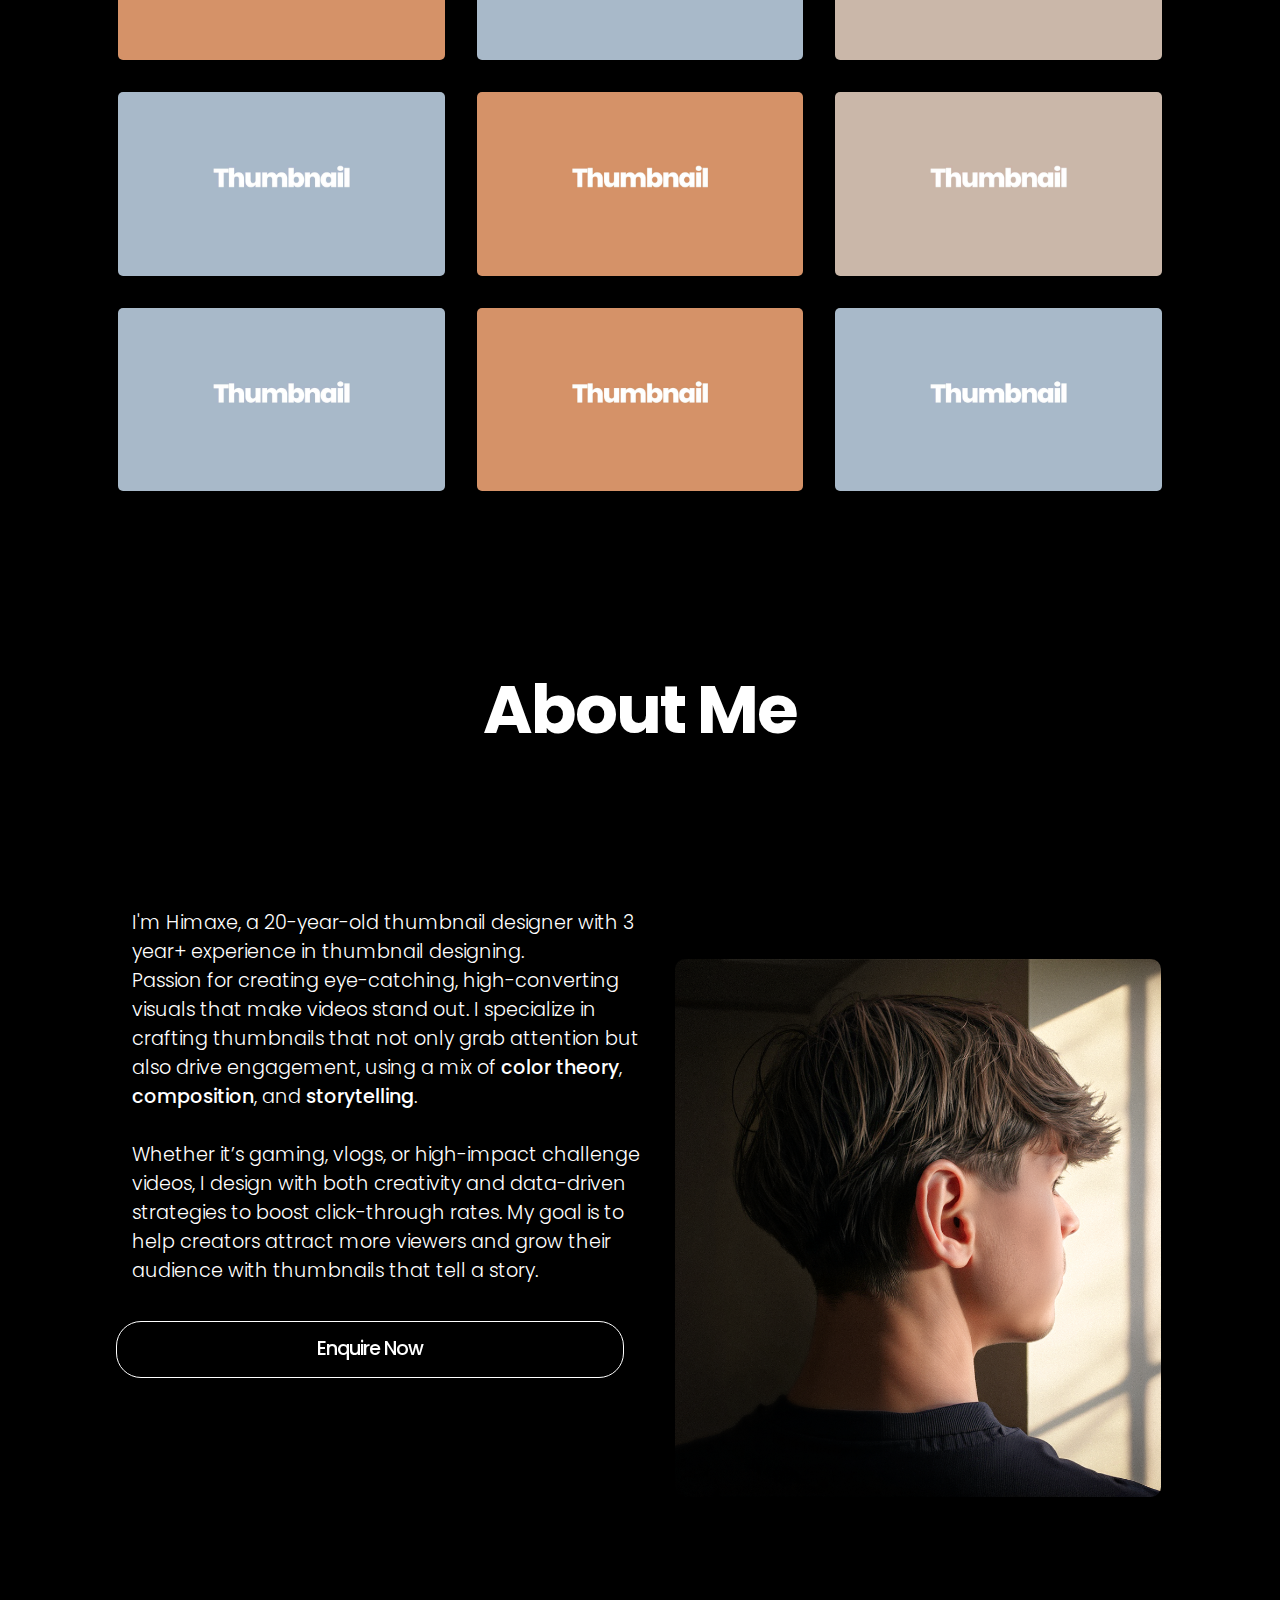
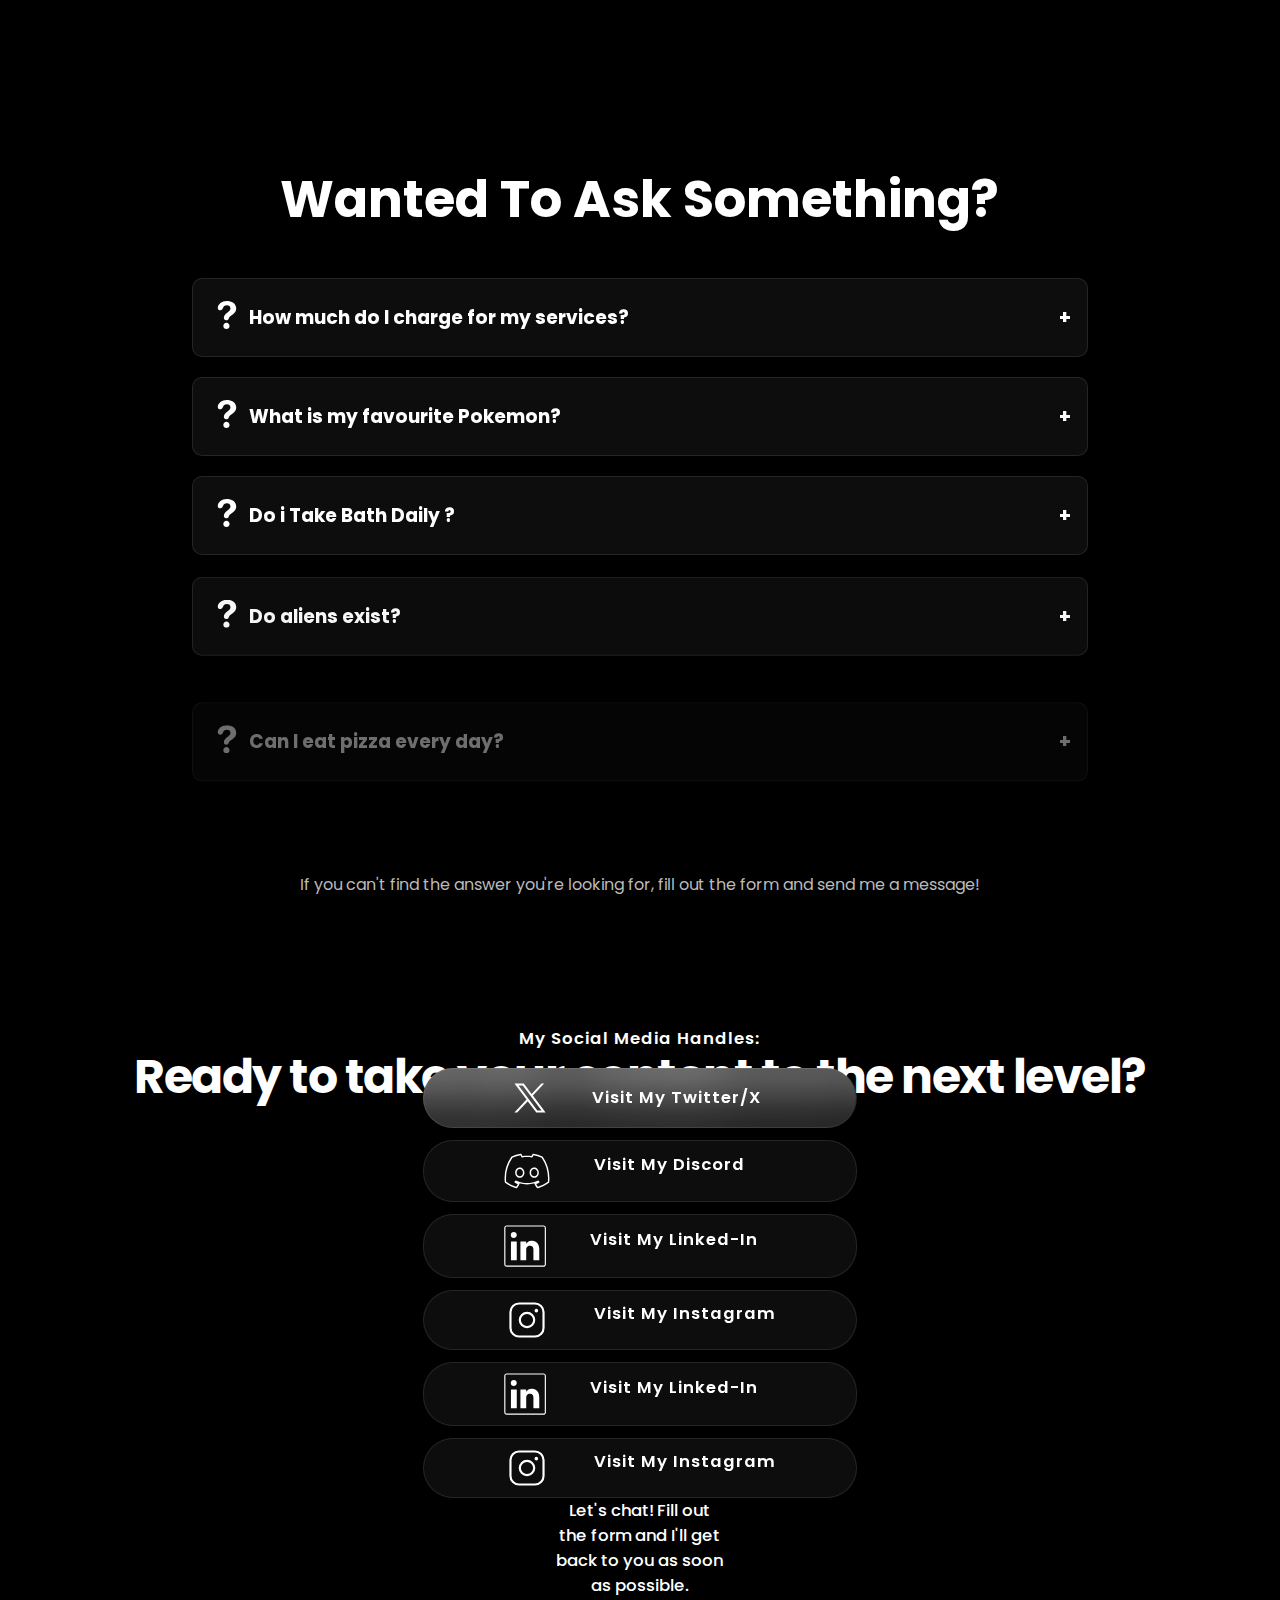
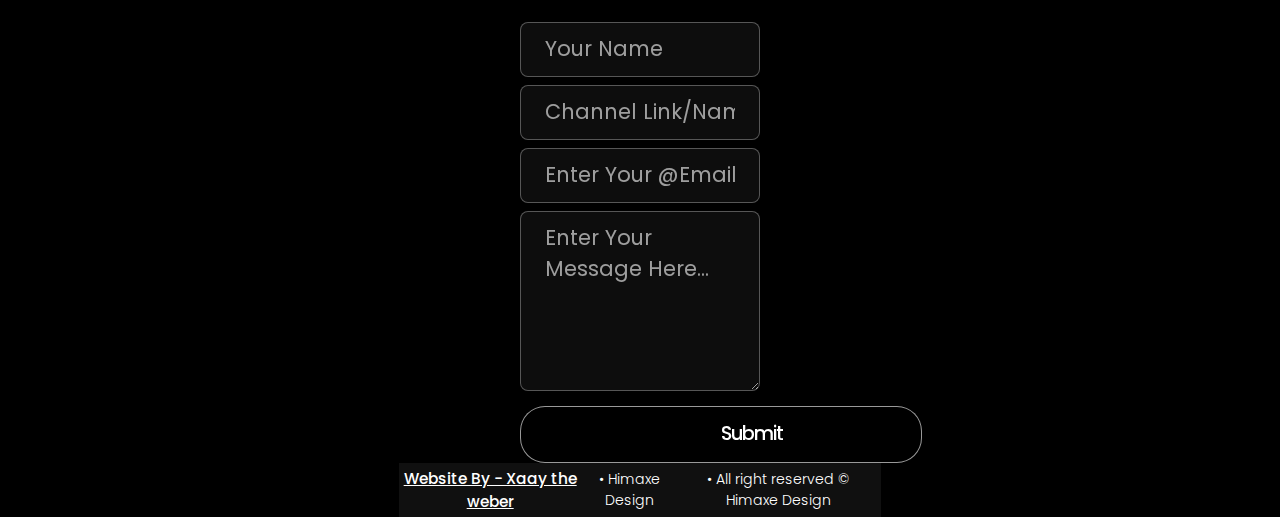
==== commit 4a1a36e9: "Update index.html" ====
--- a/index.html
+++ b/index.html
@@ -389,214 +389,74 @@
                 <h4 class="lightFont">
                     My Social Media Handles:
                 </h4>
-                <div class="socialMediaHandles">
-                    <a href="#" class="xIconContainer socialMediaIconsHoverEffects">
-                        <img class="xIcon " src="Images/xIcon.svg" alt="">
-                        <h4>Visit My Twitter/X</h4>
-                    </a>
-                    <a href="#" class="discordIconContainer socialMediaIconsHoverEffects ">
-                        <img class="discordIcon" src="Images/discordIcon.svg" alt="">
-        <h2 class="fifthPageHeading blurEffect">
-            Ready to take your content to the next <span class="levelText">level?</span>
-        </h2>
-
-        <div class="fifthPageContainer">
-
-            <div class="contactTextContainer">
-                <h4 class="lightFont">
-                    My Social Media Handles:
-                </h4>
-                <div class="socialMediaHandles">
-                    <a href="#" class="xIconContainer socialMediaIconsHoverEffects">
-                        <img class="xIcon " src="Images/xIcon.svg" alt="">
-                        <h4>Visit My Twitter/X</h4>
-                    </a>
-                    <a href="#" class="discordIconContainer socialMediaIconsHoverEffects ">
-                        <img class="discordIcon" src="Images/discordIcon.svg" alt="">
-        <h2 class="fifthPageHeading blurEffect">
-            Ready to take your content to the next <span class="levelText">level?</span>
-        </h2>
-
-        <div class="fifthPageContainer">
-
-            <div class="contactTextContainer">
-                <h4 class="lightFont">
-                    My Social Media Handles:
-                </h4>
-                <div class="socialMediaHandles">
-                    <a href="#" class="xIconContainer socialMediaIconsHoverEffects">
-                        <img class="xIcon " src="Images/xIcon.svg" alt="">
-                        <h4>Visit My Twitter/X</h4>
-                    </a>
-                    <a href="#" class="discordIconContainer socialMediaIconsHoverEffects ">
-                        <img class="discordIcon" src="Images/discordIcon.svg" alt="">
-        <h2 class="fifthPageHeading blurEffect">
-            Ready to take your content to the next <span class="levelText">level?</span>
-        </h2>
-
-        <div class="fifthPageContainer">
-
-            <div class="contactTextContainer">
-                <h4 class="lightFont">
-                    My Social Media Handles:
-                </h4>
-                <div class="socialMediaHandles">
-                    <a href="#" class="xIconContainer socialMediaIconsHoverEffects">
-                        <img class="xIcon " src="Images/xIcon.svg" alt="">
-                        <h4>Visit My Twitter/X</h4>
-                    </a>
-                    <a href="#" class="discordIconContainer socialMediaIconsHoverEffects ">
-                        <img class="discordIcon" src="Images/discordIcon.svg" alt="">
-        <h2 class="fifthPageHeading blurEffect">
-            Ready to take your content to the next <span class="levelText">level?</span>
-        </h2>
-
-        <div class="fifthPageContainer">
-
-            <div class="contactTextContainer">
-                <h4 class="lightFont">
-                    My Social Media Handles:
-                </h4>
-                <div class="socialMediaHandles">
-                    <a href="#" class="xIconContainer socialMediaIconsHoverEffects">
-                        <img class="xIcon " src="Images/xIcon.svg" alt="">
-                        <h4>Visit My Twitter/X</h4>
-                    </a>
-                    <a href="#" class="discordIconContainer socialMediaIconsHoverEffects ">
-                        <img class="discordIcon" src="Images/discordIcon.svg" alt="">
-        <h2 class="fifthPageHeading blurEffect">
-            Ready to take your content to the next <span class="levelText">level?</span>
-        </h2>
-
-        <div class="fifthPageContainer">
-
-            <div class="contactTextContainer">
-                <h4 class="lightFont">
-                    My Social Media Handles:
-                </h4>
-                <div class="socialMediaHandles">
-                    <a href="#" class="xIconContainer socialMediaIconsHoverEffects">
-                        <img class="xIcon " src="Images/xIcon.svg" alt="">
-                        <h4>Visit My Twitter/X</h4>
-                    </a>
-                    <a href="#" class="discordIconContainer socialMediaIconsHoverEffects ">
-                        <img class="discordIcon" src="Images/discordIcon.svg" alt="">
-        <h2 class="fifthPageHeading blurEffect">
-            Ready to take your content to the next <span class="levelText">level?</span>
-        </h2>
-
-        <div class="fifthPageContainer">
-
-            <div class="contactTextContainer">
-                <h4 class="lightFont">
-                    My Social Media Handles:
-                </h4>
-                <div class="socialMediaHandles">
-                    <a href="#" class="xIconContainer socialMediaIconsHoverEffects">
-                        <img class="xIcon " src="Images/xIcon.svg" alt="">
-                        <h4>Visit My Twitter/X</h4>
-                    </a>
-                    <a href="#" class="discordIconContainer socialMediaIconsHoverEffects ">
-                        <img class="discordIcon" src="Images/discordIcon.svg" alt="">
-        <h2 class="fifthPageHeading blurEffect">
-            Ready to take your content to the next <span class="levelText">level?</span>
-        </h2>
-
-        <div class="fifthPageContainer">
-
-           <div class="contactTextContainer">
-    <h4 class="lightFont">
-        My Social Media Handles:
-    </h4>
-    <div class="socialMediaHandles">
-        <a href="#" class="xIconContainer socialMediaIconsHoverEffects">
-            <img class="xIcon" src="./Images/xIcon.svg" alt="">
-            <h4>Visit My Twitter/X</h4>
-        </a>
-        <a href="#" class="discordIconContainer socialMediaIconsHoverEffects">
-            <img class="discordIcon" src="./Images/discordIcon.svg" alt="">
-            <h4>Visit My Discord</h4>
-        </a>
-        <a href="#" class="linkedinIconContainer socialMediaIconsHoverEffects">
-            <img class="linkedinIcon" src="./Images/linkedinIcon.svg" alt="">
-            <h4>Visit My LinkedIn</h4>
-        </a>
-        <a href="#" class="instagramIconContainer socialMediaIconsHoverEffects">
-            <img class="instagramIcon" src="./Images/instagramIcon.svg" alt="">
-            <h4>Visit My Instagram</h4>
-        </a>
-        <a href="#" class="linkedinIconContainer socialMediaIconsHoverEffects">
-            <img class="linkedinIcon" src="./Images/linkedinIcon.svg" alt="">
-            <h4>Visit My LinkedIn</h4>
-        </a>
-        <a href="#" class="instagramIconContainer socialMediaIconsHoverEffects">
-            <img class="instagramIcon" src="./Images/instagramIcon.svg" alt="">
-            <h4>Visit My Instagram</h4>
-        </a>
-    </div>
-</div>
-
-
-            <div class="contactFormContainer">
-
-                <h3 class="semiSemiBoldFont textEffect">
-                    Let's chat! Fill out the form and I'll get back to you as soon as possible.
-                </h3>
-
-                <form class="formParent" action="submit.php" method="POST">
-                    <div class="formGroup">
-                        <label for="name"></label>
-                        <input type="text" id="name" placeholder="Your Name" name="name" required>
-                    </div>
-
-                    <div class="formGroup">
-                        <label for="Channel"></label>
-                        <input type="text" id="Channel" name="name" placeholder="Channel Link/Name" required>
-                    </div>
-
-                    <div class="formGroup">
-                        <label for="email"></label>
-                        <input type="email" id="email" placeholder="Enter Your @Email" name="email" required>
-                    </div>
-
-                    <div class="formGroup">
-                        <label for="message"></label>
-                        <textarea id="message" name="message" placeholder="Enter Your Message Here..."
-                            required></textarea>
-                    </div>
-
-                    <button type="submit" class="submitBtn semiSemiBoldFont">Submit</button>
-                </form>
-            </div>
-
-        </div>
-    </section> <!-- 5nd PAGE CONTAINER ENDS  -->
-
-
-
-    <!--=================== FINALLY HERE WE GO FOR FOOTER ==========================-->
-
-    <footer id="forFooter">
-
-        <h5 class=" xaayTheWeberFooter">Website By - Xaay the weber</h5>
-        <h5 class="lightFont"> • Himaxe Design </h5>
-        <h5 class="lightFont"> • All right reserved &copy; Himaxe Design</h5>
-
-    </footer>
-
-
-
-
-
-    <script src="https://cdnjs.cloudflare.com/ajax/libs/gsap/3.12.2/gsap.min.js"></script>
-    <script src="https://cdnjs.cloudflare.com/ajax/libs/gsap/3.12.2/ScrollTrigger.min.js"></script>
-    <script src="./javascripts/animation.js"></script> <!-- Include your JS file -->
-
-    <script src="./javascripts/effects.js"></script>
-    <script src="./javascripts/vanila.js"></script>
-    <script src="./javascripts/tabs.js"></script>
-    <script src="./javascripts/popup.js"></script>
-    <script src="./javascripts/basicLogics.js"></script>
-</body>
+            <div class="socialMediaHandles">
+    <a href="#" class="xIconContainer socialMediaIconsHoverEffects">
+        <img class="xIcon" src="./Images/xIcon.svg" alt="">
+        <h4>Visit My Twitter/X</h4>
+    </a>
+    <a href="#" class="discordIconContainer socialMediaIconsHoverEffects ">
+        <img class="discordIcon" src="./Images/discordIcon.svg" alt="">
+        <h4>Visit My Discord</h4>
+    </a>
+    <a href="#" class="linkedinIconContainer socialMediaIconsHoverEffects ">
+        <img class="linkedinIcon" src="./Images/linkedinIcon.svg" alt="">
+        <h4>Visit My Linked-In</h4>
+    </a>
+    <a href="#" class="instagramIconContainer socialMediaIconsHoverEffects ">
+        <img class="instagramIcon" src="./Images/instagramIcon.svg" alt="">
+        <h4>Visit My Instagram</h4>
+    </a>
+    <a href="#" class="linkedinIconContainer socialMediaIconsHoverEffects ">
+        <img class="linkedinIcon" src="./Images/linkedinIcon.svg" alt="">
+        <h4>Visit My Linked-In</h4>
+    </a>
+    <a href="#" class="instagramIconContainer socialMediaIconsHoverEffects ">
+        <img class="instagramIcon" src="./Images/instagramIcon.svg" alt="">
+        <h4>Visit My Instagram</h4>
+    </a>
+</div>
+
+<div class="contactFormContainer">
+    <h3 class="semiSemiBoldFont textEffect">
+        Let's chat! Fill out the form and I'll get back to you as soon as possible.
+    </h3>
+    <form class="formParent" action="submit.php" method="POST">
+        <div class="formGroup">
+            <label for="name"></label>
+            <input type="text" id="name" placeholder="Your Name" name="name" required>
+        </div>
+        <div class="formGroup">
+            <label for="Channel"></label>
+            <input type="text" id="Channel" name="name" placeholder="Channel Link/Name" required>
+        </div>
+        <div class="formGroup">
+            <label for="email"></label>
+            <input type="email" id="email" placeholder="Enter Your @Email" name="email" required>
+        </div>
+        <div class="formGroup">
+            <label for="message"></label>
+            <textarea id="message" name="message" placeholder="Enter Your Message Here..." required></textarea>
+        </div>
+        <button type="submit" class="submitBtn semiSemiBoldFont">Submit</button>
+    </form>
+</div>
+
+<footer id="forFooter">
+    <h5 class="xaayTheWeberFooter">Website By - Xaay the weber</h5>
+    <h5 class="lightFont"> • Himaxe Design </h5>
+    <h5 class="lightFont"> • All right reserved &copy; Himaxe Design</h5>
+</footer>
+
+<script src="https://cdnjs.cloudflare.com/ajax/libs/gsap/3.12.2/gsap.min.js"></script>
+<script src="https://cdnjs.cloudflare.com/ajax/libs/gsap/3.12.2/ScrollTrigger.min.js"></script>
+<script src="./javascripts/animation.js"></script>
+<script src="./javascripts/effects.js"></script>
+<script src="./javascripts/vanila.js"></script>
+<script src="./javascripts/tabs.js"></script>
+<script src="./javascripts/popup.js"></script>
+<script src="./javascripts/basicLogics.js"></script>
+   
+            
+            </body>
 
 </html>
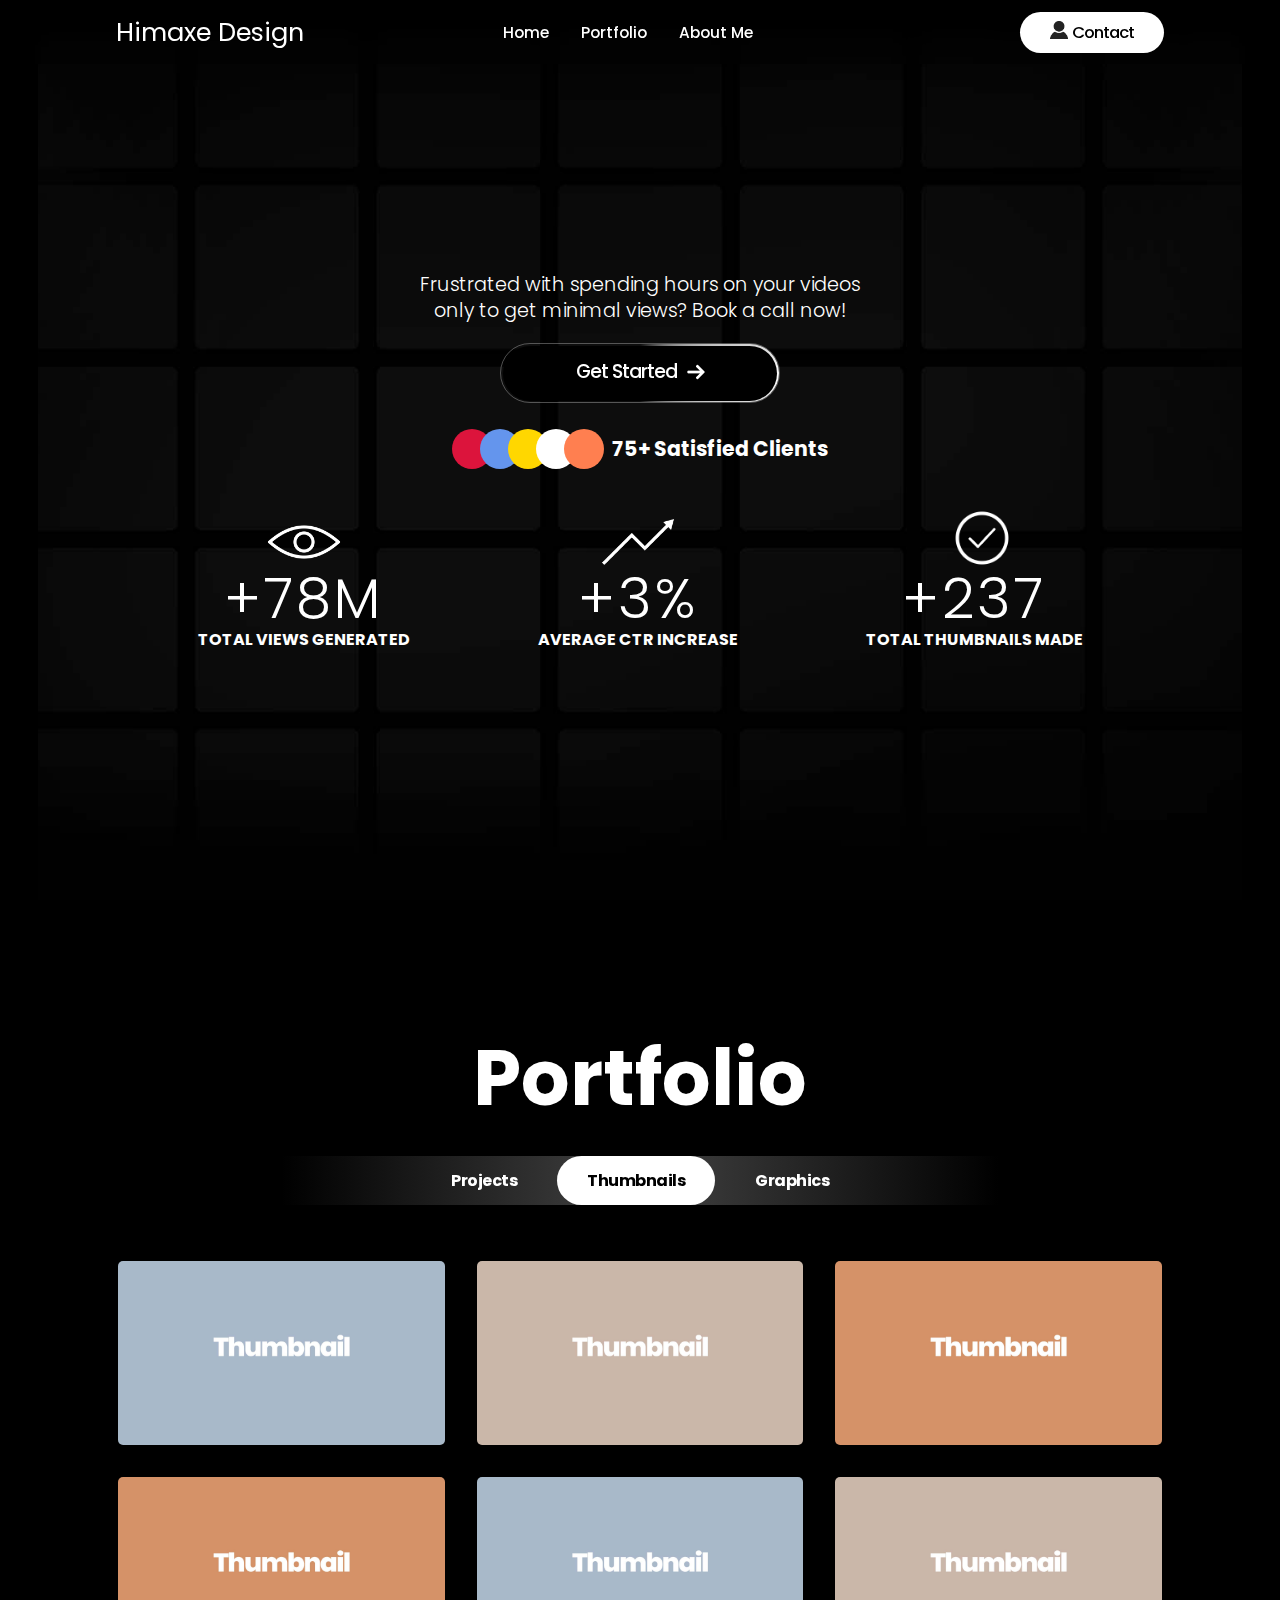
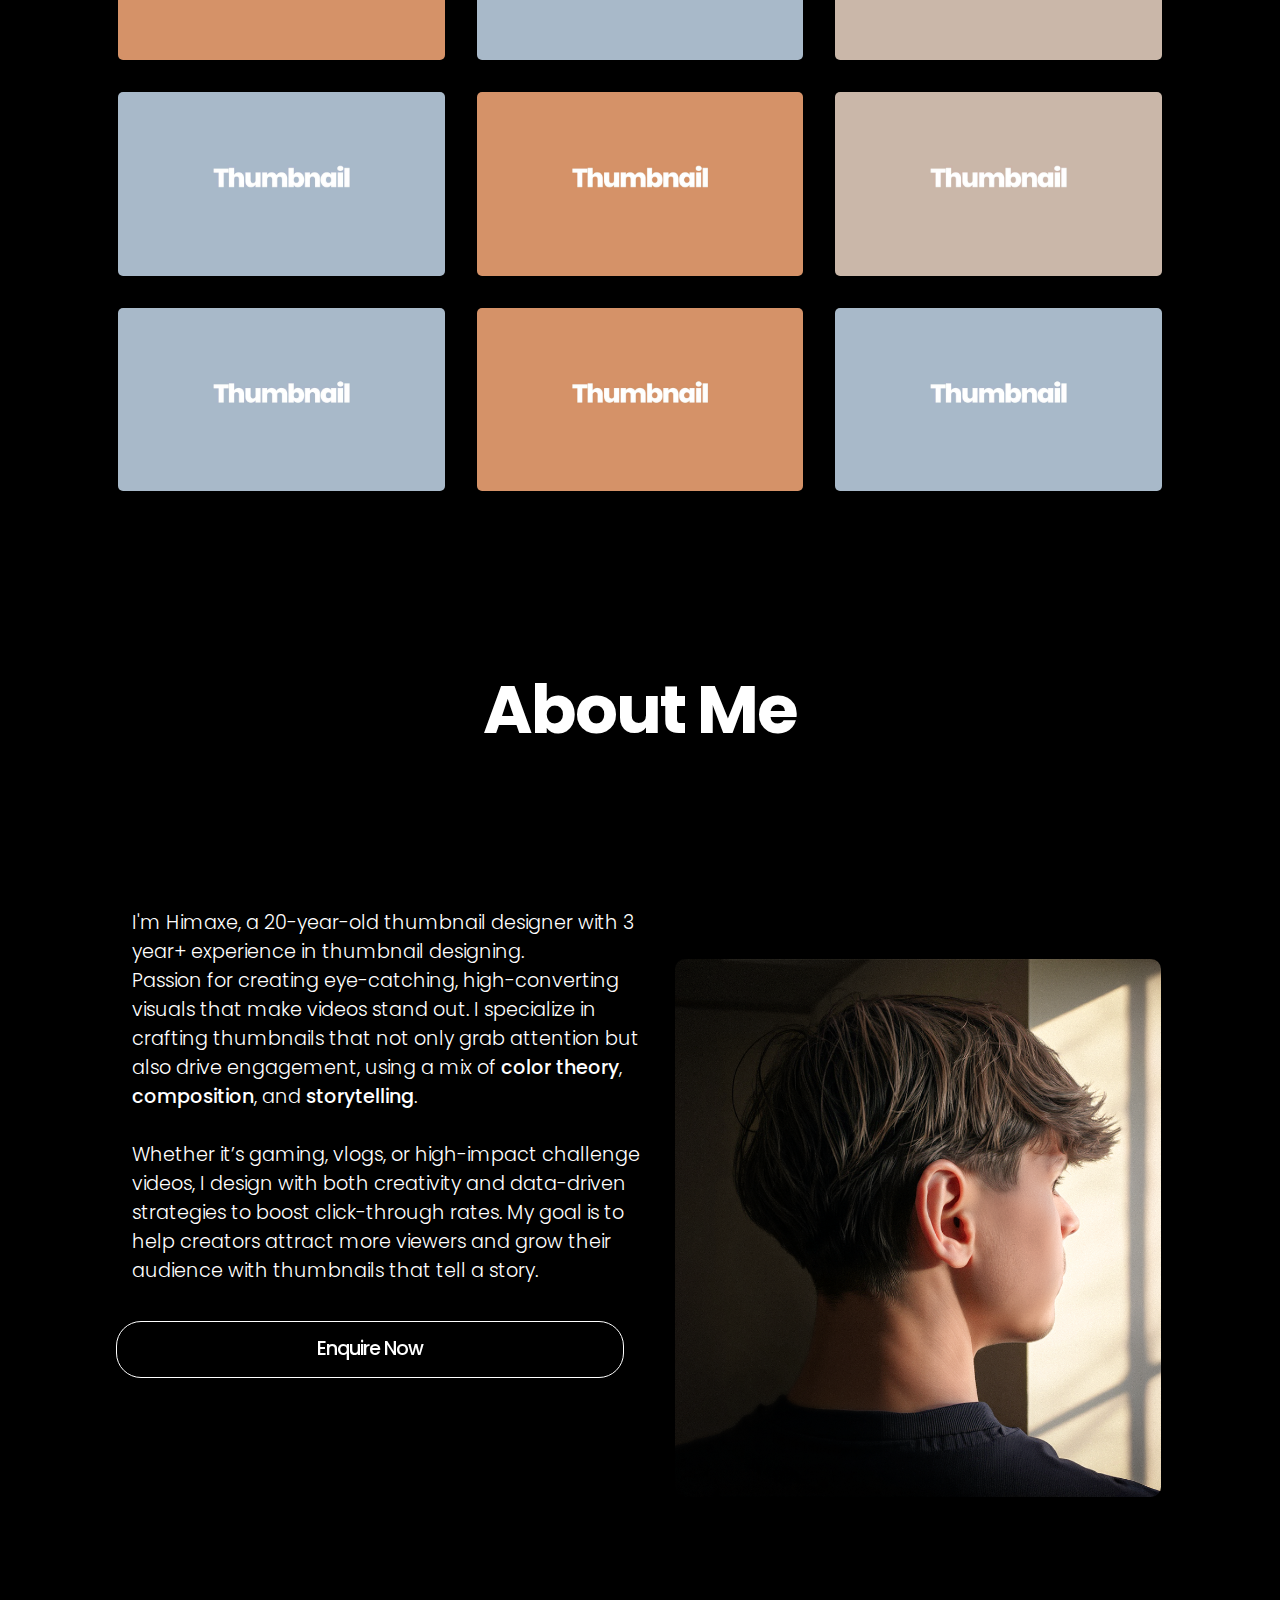
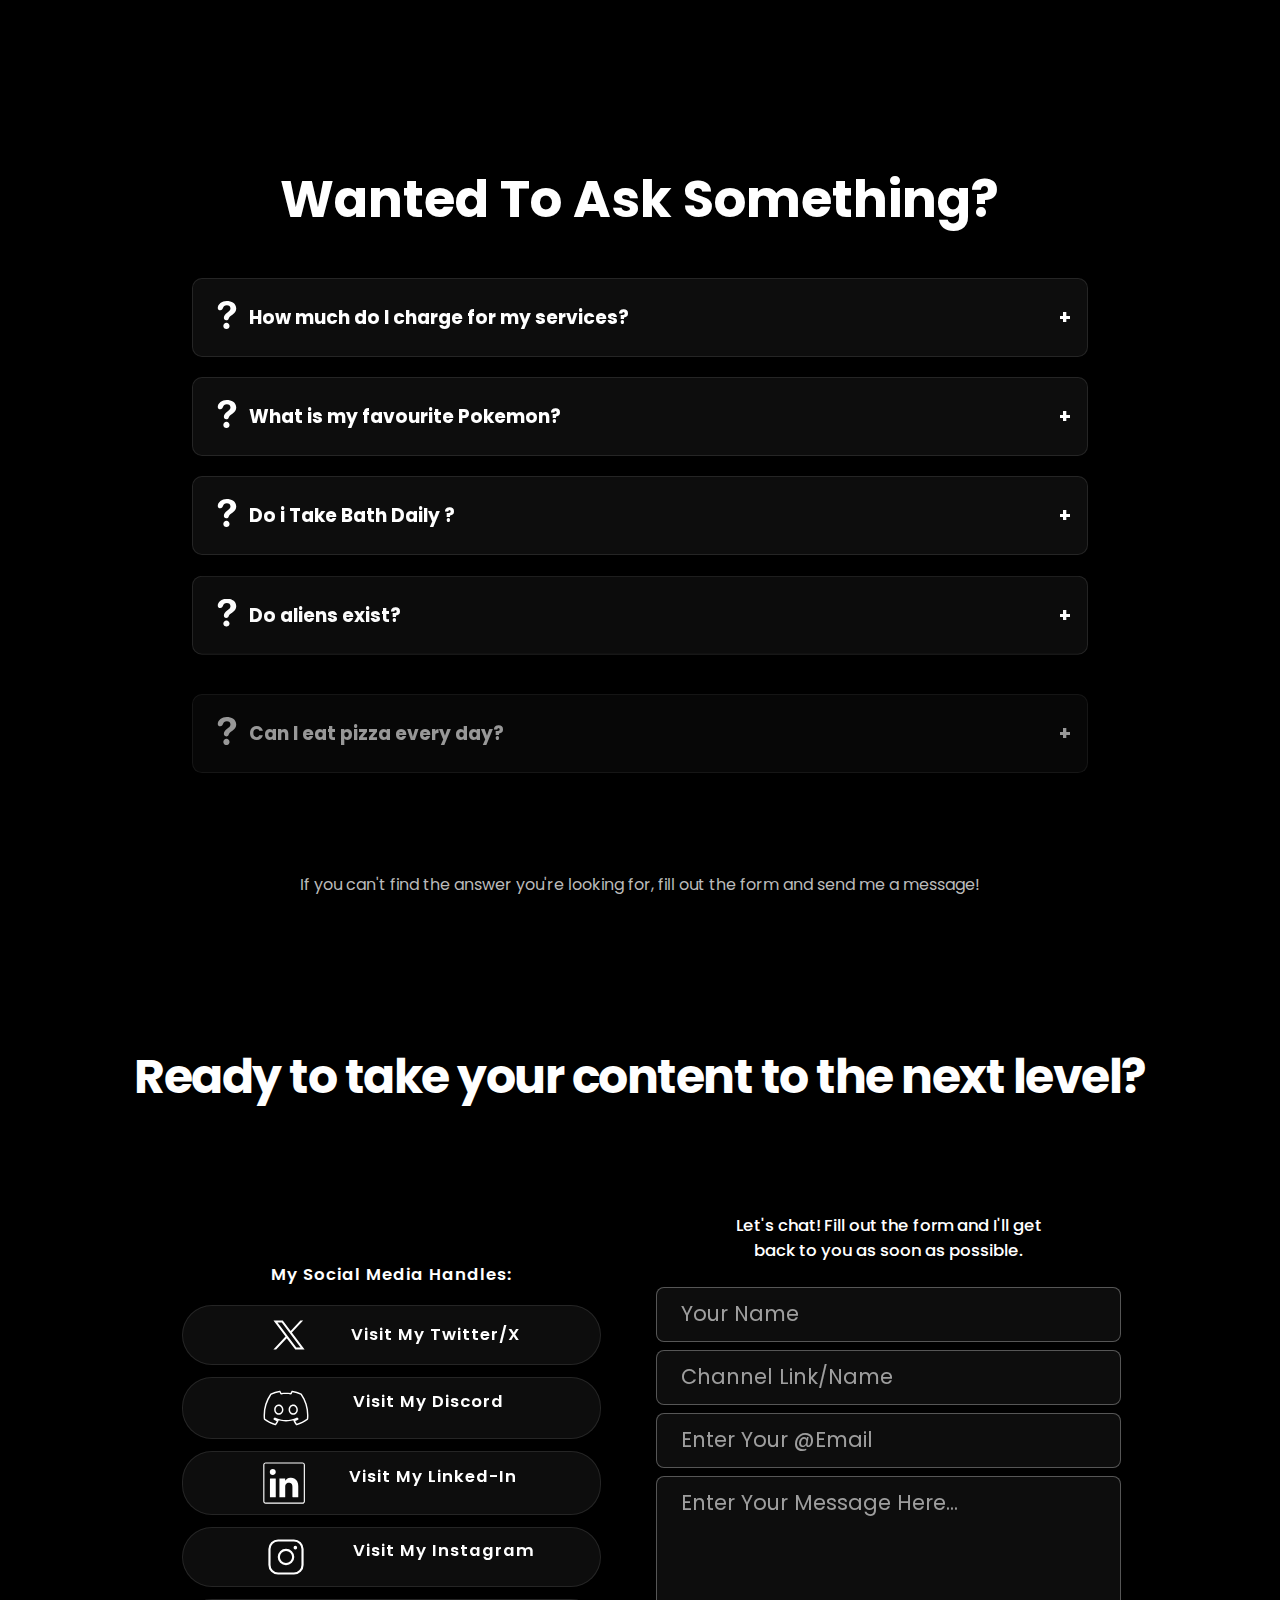
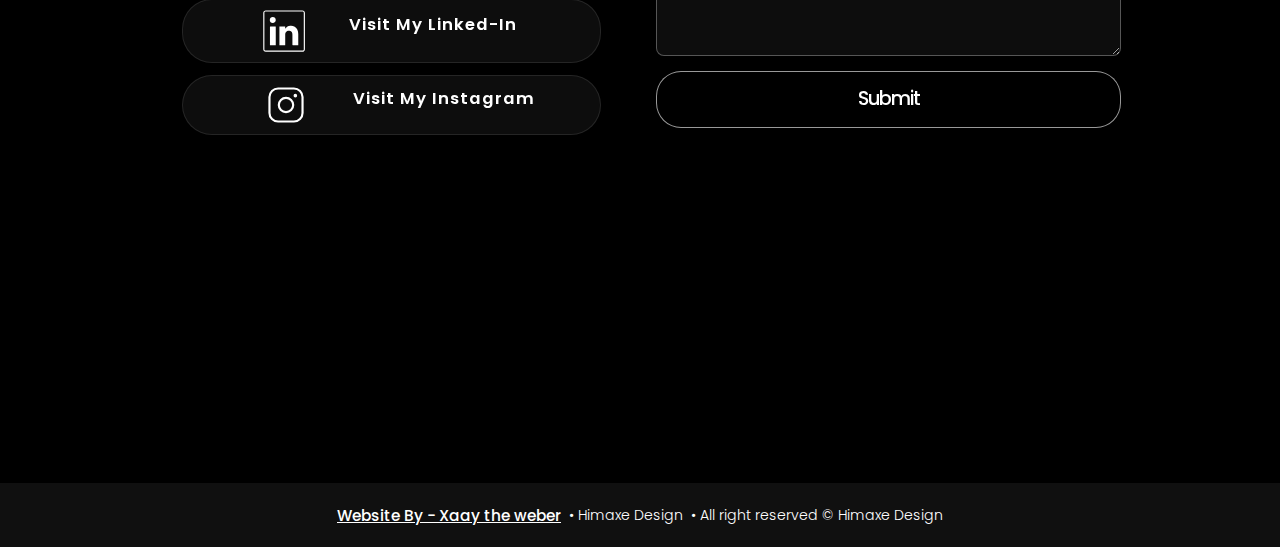
==== commit aad35ef2: "Update index.html" ====
--- a/index.html
+++ b/index.html
@@ -32,7 +32,7 @@
             <div class="contactBtnContainer">
               <a href="#contact">
                 <button class="contactBtn semiSemiBoldFont " >
-                    <img src="./Images/contactIcon.png" alt="">Contact
+                    <img src="Images/contactIcon.png" alt="">Contact
                 </button>   
               </a>
             </div>
@@ -63,7 +63,7 @@
                 <div class="button-container">
                     <button class="getStartedBtn semiSemiBoldFont button magnetic-btn">
                         Get Started
-                        <img src="./Images/arrowIcon.png" alt="">
+                        <img src="Images/arrowIcon.png" alt="">
                     </button>
                 </div>
             </div>
@@ -90,19 +90,19 @@
 
             <div class="main3Elements dfjccaic">
                 <div class="firstElementContainer dfjccaicfd tac">
-                    <img src="./3 ELEMENTS ICON/viewsIcon.png" alt="#">
+                    <img src="/3 ELEMENTS ICON/viewsIcon.png" alt="#">
                     <h2 class="lightFont number150M">+<span>0</span>M</h2>
                     <h4 class="regularFont">TOTAL VIEWS GENERATED</h4>
                 </div>
 
                 <div class="secondElementContainer dfjccaicfd tac">
-                    <img src="./3 ELEMENTS ICON/growthIcon.png" alt="#">
+                    <img src="/3 ELEMENTS ICON/growthIcon.png" alt="#">
                     <h2 class="lightFont number6">+<span>0</span>%</h2>
                     <h4 class="regularFont">AVERAGE CTR INCREASE</h4>
                 </div>
 
                 <div class="thirdElementContainer dfjccaicfd tac">
-                    <img src="./3 ELEMENTS ICON/modesIcon.png" alt="#">
+                    <img src="/3 ELEMENTS ICON/modesIcon.png" alt="#">
                     <h2 class="lightFont number456">+<span>0</span></h2>
                     <h4 class="regularFont">TOTAL THUMBNAILS MADE</h4>
                 </div>
@@ -135,18 +135,29 @@
 
             <div id="thumbnails" class="gallery show thumbGallery">
 
-<img class="thumbnail thumbScale thumb-thumbnail" src="./Sample-Images/thumbnail-1.jpg" alt="Thumbnail 1">
-<img class="thumbnail thumbScale thumb-thumbnail" src="./Sample-Images/thumbnail-2.jpg" alt="Thumbnail 2">
-<img class="thumbnail thumbScale thumb-thumbnail" src="./Sample-Images/thumbnail-3.jpg" alt="Thumbnail 3">
-<img class="thumbnail thumbScale thumb-thumbnail" src="./Sample-Images/thumbnail-4.jpg" alt="Thumbnail 4">
-<img class="thumbnail thumbScale thumb-thumbnail" src="./Sample-Images/thumbnail-1.jpg" alt="Thumbnail 1">
-<img class="thumbnail thumbScale thumb-thumbnail" src="./Sample-Images/thumbnail-2.jpg" alt="Thumbnail 2">
-<img class="thumbnail thumbScale thumb-thumbnail" src="./Sample-Images/thumbnail-1.jpg" alt="Thumbnail 1">
-<img class="thumbnail thumbScale thumb-thumbnail" src="./Sample-Images/thumbnail-4.jpg" alt="Thumbnail ">
-<img class="thumbnail thumbScale thumb-thumbnail" src="./Sample-Images/thumbnail-2.jpg" alt="Thumbnail 2">
-<img class="thumbnail thumbScale thumb-thumbnail" src="./Sample-Images/thumbnail-1.jpg" alt="Thumbnail 3">
-<img class="thumbnail thumbScale thumb-thumbnail" src="./Sample-Images/thumbnail-4.jpg" alt="Thumbnail 4">
-<img class="thumbnail thumbScale thumb-thumbnail" src="./Sample-Images/thumbnail-1.jpg" alt="Thumbnail 3">
+                <img class="thumbnail thumbScale thumb-thumbnail" src="/Sample-Images/thumbnail-1.jpg"
+                    alt="Thumbnail 1">
+                <img class="thumbnail thumbScale thumb-thumbnail" src="/Sample-Images/thumbnail-2.jpg"
+                    alt="Thumbnail 2">
+                <img class="thumbnail thumbScale thumb-thumbnail" src="/Sample-Images/thumbnail-3.jpg"
+                    alt="Thumbnail 3">
+                <img class="thumbnail thumbScale thumb-thumbnail" src="/Sample-Images/thumbnail-4.jpg"
+                    alt="Thumbnail 4">
+                <img class="thumbnail thumbScale thumb-thumbnail" src="/Sample-Images/thumbnail-1.jpg"
+                    alt="Thumbnail 1">
+                <img class="thumbnail thumbScale thumb-thumbnail" src="/Sample-Images/thumbnail-2.jpg"
+                    alt="Thumbnail 2">
+                <img class="thumbnail thumbScale thumb-thumbnail" src="/Sample-Images/thumbnail-1.jpg"
+                    alt="Thumbnail 1">
+                <img class="thumbnail thumbScale thumb-thumbnail" src="/Sample-Images/thumbnail-4.jpg" alt="Thumbnail ">
+                <img class="thumbnail thumbScale thumb-thumbnail" src="/Sample-Images/thumbnail-2.jpg"
+                    alt="Thumbnail 2">
+                <img class="thumbnail thumbScale thumb-thumbnail" src="/Sample-Images/thumbnail-1.jpg"
+                    alt="Thumbnail 3">
+                <img class="thumbnail thumbScale thumb-thumbnail" src="/Sample-Images/thumbnail-4.jpg"
+                    alt="Thumbnail 4">
+                <img class="thumbnail thumbScale thumb-thumbnail" src="/Sample-Images/thumbnail-1.jpg"
+                    alt="Thumbnail 3">
 
                 <!-- Thumbnail Popup Section (Separate from Project Popup) -->
                 <div class="thumb-popup">
@@ -167,45 +178,47 @@
             <div id="projects" class="gallery projectGallery">
 
                 <div class="projectImageContainer" data-title="Modern Architecture"
-    data-description="A futuristic design concept." data-link="https://example.com/modern-architecture">
-    <div class="projectImage">
-        <img class="project1" src="./Sample-Images/project-1.jpg">
-    </div>
-    <h2>Modern Architecture</h2>
-    <h4>Futuristic Design</h4>
-    <div class="blackShadow"></div>
-</div>
-
-<div class="projectImageContainer" data-title="Minimalist Concept"
-    data-description="A clean and elegant design approach." data-link="https://example.com/minimalist-concept">
-    <div class="projectImage">
-        <img class="project1" src="./Sample-Images/project-2.jpg">
-    </div>
-    <h2>Minimalist Concept</h2>
-    <h4>Elegant Simplicity</h4>
-    <div class="blackShadow"></div>
-</div>
-
-<div class="projectImageContainer" data-title="Urban Skyline"
-    data-description="A breathtaking view of a modern cityscape." data-link="https://example.com/urban-skyline">
-    <div class="projectImage">
-        <img class="project1" src="./Sample-Images/project-3.jpg">
-    </div>
-    <h2>Urban Skyline</h2>
-    <h4>Cityscape Beauty</h4>
-    <div class="blackShadow"></div>
-</div>
-
-<div class="projectImageContainer" data-title="Creative Studio"
-    data-description="A workspace designed for creativity and innovation."
-    data-link="https://example.com/creative-studio">
-    <div class="projectImage">
-        <img class="project1" src="./Sample-Images/project-4.jpg">
-    </div>
-    <h2>Creative Studio</h2>
-    <h4>Innovative Workspace</h4>
-    <div class="blackShadow"></div>
-</div>
+                    data-description="A futuristic design concept." data-link="https://example.com/modern-architecture">
+                    <div class="projectImage">
+                        <img class="project1" src="Sample-Images/project-1.jpg">
+                    </div>
+                    <h2>Modern Architecture</h2>
+                    <h4>Futuristic Design</h4>
+                    <div class="blackShadow"></div>
+                </div>
+
+                <div class="projectImageContainer" data-title="Minimalist Concept"
+                    data-description="A clean and elegant design approach."
+                    data-link="https://example.com/minimalist-concept">
+                    <div class="projectImage">
+                        <img class="project1" src="Sample-Images/project-2.jpg">
+                    </div>
+                    <h2>Minimalist Concept</h2>
+                    <h4>Elegant Simplicity</h4>
+                    <div class="blackShadow"></div>
+                </div>
+
+                <div class="projectImageContainer" data-title="Urban Skyline"
+                    data-description="A breathtaking view of a modern cityscape."
+                    data-link="https://example.com/urban-skyline">
+                    <div class="projectImage">
+                        <img class="project1" src="Sample-Images/project-3.jpg">
+                    </div>
+                    <h2>Urban Skyline</h2>
+                    <h4>Cityscape Beauty</h4>
+                    <div class="blackShadow"></div>
+                </div>
+
+                <div class="projectImageContainer" data-title="Creative Studio"
+                    data-description="A workspace designed for creativity and innovation."
+                    data-link="https://example.com/creative-studio">
+                    <div class="projectImage">
+                        <img class="project1" src="Sample-Images/project-4.jpg">
+                    </div>
+                    <h2>Creative Studio</h2>
+                    <h4>Innovative Workspace</h4>
+                    <div class="blackShadow"></div>
+                </div>
 
                 <div class="popup">
                     <div class="popup-content">
@@ -226,27 +239,25 @@
             <div id="graphics" class="gallery">
 
                 <div class="graphicGallery">
-                    
-<img src="./masonry/1 (1).jpeg" class="graphicScale graphicItem" alt="">
-<img src="./Sample-Images/graphic-3.jpg" class="graphicScale graphicItem" alt="">
-<img src="./masonry/img (1).jpg" class="graphicScale graphicItem" alt="">
-<img src="./masonry/img (2).jpg" class="graphicScale graphicItem" alt="">
-<img src="./masonry/img (3).jpg" class="graphicScale graphicItem" alt="">
-<img src="./masonry/num (5).jpeg" class="graphicScale graphicItem" alt="">
-<img src="./masonry/img (5).jpg" class="graphicScale graphicItem" alt="">
-<img src="./masonry/img (6).jpg" class="graphicScale graphicItem" alt="">
-<img src="./Sample-Images/graphic-1.jpg" class="graphicScale graphicItem" alt="">
-<img src="./masonry/num (4).jpeg" class="graphicScale graphicItem" alt="">
-<img src="./masonry/img (7).jpg" class="graphicScale graphicItem" alt="">
-<img src="./Sample-Images/graphic-2.jpg" class="graphicScale graphicItem" alt="">
-<img src="./masonry/num (3).jpeg" class="graphicScale graphicItem" alt="">
-<img src="./masonry/img (8).jpg" class="graphicScale graphicItem" alt="">
-<img src="./masonry/img (9).jpg" class="graphicScale graphicItem" alt="">
-<img src="./masonry/num (1).jpeg" class="graphicScale graphicItem" alt="">
-<img src="./masonry/num (2).jpeg" class="graphicScale graphicItem" alt="">
-<img src="./masonry/img (4).jpg" class="graphicScale graphicItem" alt="">
-<img src="./Sample-Images/graphic-4.jpg" class="graphicScale graphicItem" alt="">
-
+                    <img src="masonry/1 (1).jpeg" class="graphicScale graphicItem" alt="">
+                    <img src="Sample-Images/graphic-3.jpg" class="graphicScale graphicItem" alt="">
+                    <img src="masonry/img (1).jpg" class="graphicScale graphicItem" alt="">
+                    <img src="masonry/img (2).jpg" class="graphicScale graphicItem" alt="">
+                    <img src="masonry/img (3).jpg" class="graphicScale graphicItem" alt="">
+                    <img src="masonry/num (5).jpeg" class="graphicScale graphicItem" alt="">
+                    <img src="masonry/img (5).jpg" class="graphicScale graphicItem" alt="">
+                    <img src="masonry/img (6).jpg" class="graphicScale graphicItem" alt="">
+                    <img src="Sample-Images/graphic-1.jpg" class="graphicScale graphicItem" alt="">
+                    <img src="masonry/num (4).jpeg" class="graphicScale graphicItem" alt="">
+                    <img src="masonry/img (7).jpg" class="graphicScale graphicItem" alt="">
+                    <img src="Sample-Images/graphic-2.jpg" class="graphicScale graphicItem" alt="">
+                    <img src="masonry/num (3).jpeg" class="graphicScale graphicItem" alt="">
+                    <img src="masonry/img (8).jpg" class="graphicScale graphicItem" alt="">
+                    <img src="masonry/img (9).jpg" class="graphicScale graphicItem" alt="">
+                    <img src="masonry/num (1).jpeg" class="graphicScale graphicItem" alt="">
+                    <img src="masonry/num (2).jpeg" class="graphicScale graphicItem" alt="">
+                    <img src="masonry/img (4).jpg" class="graphicScale graphicItem" alt="">
+                    <img src="Sample-Images/graphic-4.jpg" class="graphicScale graphicItem" alt="">
                 </div>
 
 
@@ -299,7 +310,7 @@
             </div>
 
             <div class="aboutImageContainer">
-                <img src="./Images/subjectImage.png"  data-tilt data-tilt-glare alt="">
+                <img src="Images/subjectImage.png"  data-tilt data-tilt-glare alt="">
             </div>
 
         </div>
@@ -316,7 +327,7 @@
             <div class="faq-container staggerEffect ">
 
                 <div class="faq-item" onclick="toggleFaq(this)">
-                    <img src="./Images/questionMark.svg" alt="">
+                    <img src="/Images/questionMark.svg" alt="">
                     <h3>How much do I charge for my services? <span>+</span></h3>
                     <div class="faq-content">Pricing
                         Lorem ipsum dolor, sit amet consectetur adipisicing elit. Eum officiis obcaecati
@@ -327,7 +338,7 @@
                 </div>
 
                 <div class="faq-item" onclick="toggleFaq(this)">
-                    <img src="./Images/questionMark.svg" alt="">
+                    <img src="/Images/questionMark.svg" alt="">
                     <h3>What is my favourite Pokemon? <span>+</span></h3>
                     <div class="faq-content">its bulbasaur. Lorem ipsum dolor sit amet consectetur adipisicing elit.
                         Itaque facere amet harum unde excepturi quod architecto, totam porro fugiat optio quia? Labore
@@ -335,7 +346,7 @@
                 </div>
 
                 <div class="faq-item" onclick="toggleFaq(this)">
-                    <img src="./Images/questionMark.svg" alt="">
+                    <img src="/Images/questionMark.svg" alt="">
                     <h3>Do i Take Bath Daily ? <span>+</span></h3>
                     <div class="faq-content">of course NOT. Lorem ipsum, dolor sit amet consectetur adipisicing elit.
                         Animi atque consequuntur quia saepe magnam. Labore adipisci molestias quaerat doloribus
@@ -343,21 +354,21 @@
                 </div>
 
                 <div class="faq-item" onclick="toggleFaq(this)">
-                    <img src="./Images/questionMark.svg" alt="">
+                    <img src="/Images/questionMark.svg" alt="">
                     <h3>Do aliens exist? <span>+</span></h3>
                     <div class="faq-content">Of course! Who do you think keeps stealing my socks from the washing
                         machine?</div>
                 </div>
 
                 <div class="faq-item" onclick="toggleFaq(this)">
-                    <img src="./Images/questionMark.svg" alt="">
+                    <img src="/Images/questionMark.svg" alt="">
                     <h3>Can I eat pizza every day? <span>+</span></h3>
                     <div class="faq-content">Technically, yes... but your stomach and your gym trainer might have a
                         different opinion.</div>
                 </div>
 
                 <div class="faq-item" onclick="toggleFaq(this)">
-                    <img src="./Images/questionMark.svg" alt="">
+                    <img src="/Images/questionMark.svg" alt="">
                     <h3>Why do I always forget my passwords? <span>+</span></h3>
                     <div class="faq-content">Because your brain decided that remembering embarrassing childhood moments
                         is way more important.</div>
@@ -389,74 +400,96 @@
                 <h4 class="lightFont">
                     My Social Media Handles:
                 </h4>
-            <div class="socialMediaHandles">
-    <a href="#" class="xIconContainer socialMediaIconsHoverEffects">
-        <img class="xIcon" src="./Images/xIcon.svg" alt="">
-        <h4>Visit My Twitter/X</h4>
-    </a>
-    <a href="#" class="discordIconContainer socialMediaIconsHoverEffects ">
-        <img class="discordIcon" src="./Images/discordIcon.svg" alt="">
-        <h4>Visit My Discord</h4>
-    </a>
-    <a href="#" class="linkedinIconContainer socialMediaIconsHoverEffects ">
-        <img class="linkedinIcon" src="./Images/linkedinIcon.svg" alt="">
-        <h4>Visit My Linked-In</h4>
-    </a>
-    <a href="#" class="instagramIconContainer socialMediaIconsHoverEffects ">
-        <img class="instagramIcon" src="./Images/instagramIcon.svg" alt="">
-        <h4>Visit My Instagram</h4>
-    </a>
-    <a href="#" class="linkedinIconContainer socialMediaIconsHoverEffects ">
-        <img class="linkedinIcon" src="./Images/linkedinIcon.svg" alt="">
-        <h4>Visit My Linked-In</h4>
-    </a>
-    <a href="#" class="instagramIconContainer socialMediaIconsHoverEffects ">
-        <img class="instagramIcon" src="./Images/instagramIcon.svg" alt="">
-        <h4>Visit My Instagram</h4>
-    </a>
-</div>
-
-<div class="contactFormContainer">
-    <h3 class="semiSemiBoldFont textEffect">
-        Let's chat! Fill out the form and I'll get back to you as soon as possible.
-    </h3>
-    <form class="formParent" action="submit.php" method="POST">
-        <div class="formGroup">
-            <label for="name"></label>
-            <input type="text" id="name" placeholder="Your Name" name="name" required>
+                <div class="socialMediaHandles">
+                    <a href="#" class="xIconContainer socialMediaIconsHoverEffects">
+                        <img class="xIcon " src="Images/xIcon.svg" alt="">
+                        <h4>Visit My Twitter/X</h4>
+                    </a>
+                    <a href="#" class="discordIconContainer socialMediaIconsHoverEffects ">
+                        <img class="discordIcon" src="Images/discordIcon.svg" alt="">
+                        <h4>Visit My Discord</h4>
+                    </a>
+                    <a href="#" class="linkedinIconContainer socialMediaIconsHoverEffects ">
+                        <img class="linkedinIcon" src="Images/linkedinIcon.svg" alt="">
+                        <h4>Visit My Linked-In</h4>
+                    </a>
+                    <a href="#" class="instagramIconContainer socialMediaIconsHoverEffects ">
+                        <img class="instagramIcon" src="Images/instagramIcon.svg" alt="">
+                        <h4>Visit My Instagram</h4>
+                    </a>
+                    <a href="#" class="linkedinIconContainer socialMediaIconsHoverEffects ">
+                        <img class="linkedinIcon" src="Images/linkedinIcon.svg" alt="">
+                        <h4>Visit My Linked-In</h4>
+                    </a>
+                    <a href="#" class="instagramIconContainer socialMediaIconsHoverEffects ">
+                        <img class="instagramIcon" src="Images/instagramIcon.svg" alt="">
+                        <h4>Visit My Instagram</h4>
+                    </a>
+                </div>
+            </div>
+
+
+
+            <div class="contactFormContainer">
+
+                <h3 class="semiSemiBoldFont textEffect">
+                    Let's chat! Fill out the form and I'll get back to you as soon as possible.
+                </h3>
+
+                <form class="formParent" action="submit.php" method="POST">
+                    <div class="formGroup">
+                        <label for="name"></label>
+                        <input type="text" id="name" placeholder="Your Name" name="name" required>
+                    </div>
+
+                    <div class="formGroup">
+                        <label for="Channel"></label>
+                        <input type="text" id="Channel" name="name" placeholder="Channel Link/Name" required>
+                    </div>
+
+                    <div class="formGroup">
+                        <label for="email"></label>
+                        <input type="email" id="email" placeholder="Enter Your @Email" name="email" required>
+                    </div>
+
+                    <div class="formGroup">
+                        <label for="message"></label>
+                        <textarea id="message" name="message" placeholder="Enter Your Message Here..."
+                            required></textarea>
+                    </div>
+
+                    <button type="submit" class="submitBtn semiSemiBoldFont">Submit</button>
+                </form>
+            </div>
+
         </div>
-        <div class="formGroup">
-            <label for="Channel"></label>
-            <input type="text" id="Channel" name="name" placeholder="Channel Link/Name" required>
-        </div>
-        <div class="formGroup">
-            <label for="email"></label>
-            <input type="email" id="email" placeholder="Enter Your @Email" name="email" required>
-        </div>
-        <div class="formGroup">
-            <label for="message"></label>
-            <textarea id="message" name="message" placeholder="Enter Your Message Here..." required></textarea>
-        </div>
-        <button type="submit" class="submitBtn semiSemiBoldFont">Submit</button>
-    </form>
-</div>
-
-<footer id="forFooter">
-    <h5 class="xaayTheWeberFooter">Website By - Xaay the weber</h5>
-    <h5 class="lightFont"> • Himaxe Design </h5>
-    <h5 class="lightFont"> • All right reserved &copy; Himaxe Design</h5>
-</footer>
-
-<script src="https://cdnjs.cloudflare.com/ajax/libs/gsap/3.12.2/gsap.min.js"></script>
-<script src="https://cdnjs.cloudflare.com/ajax/libs/gsap/3.12.2/ScrollTrigger.min.js"></script>
-<script src="./javascripts/animation.js"></script>
-<script src="./javascripts/effects.js"></script>
-<script src="./javascripts/vanila.js"></script>
-<script src="./javascripts/tabs.js"></script>
-<script src="./javascripts/popup.js"></script>
-<script src="./javascripts/basicLogics.js"></script>
-   
-            
-            </body>
+    </section> <!-- 5nd PAGE CONTAINER ENDS  -->
+
+
+
+    <!--=================== FINALLY HERE WE GO FOR FOOTER ==========================-->
+
+    <footer id="forFooter">
+
+        <h5 class=" xaayTheWeberFooter">Website By - Xaay the weber</h5>
+        <h5 class="lightFont"> • Himaxe Design </h5>
+        <h5 class="lightFont"> • All right reserved &copy; Himaxe Design</h5>
+
+    </footer>
+
+
+
+
+
+    <script src="https://cdnjs.cloudflare.com/ajax/libs/gsap/3.12.2/gsap.min.js"></script>
+    <script src="https://cdnjs.cloudflare.com/ajax/libs/gsap/3.12.2/ScrollTrigger.min.js"></script>
+    <script src="javascripts/animation.js"></script> <!-- Include your JS file -->
+
+    <script src="/javascripts/effects.js"></script>
+    <script src="/javascripts/vanila.js"></script>
+    <script src="/javascripts/tabs.js"></script>
+    <script src="/javascripts/popup.js"></script>
+    <script src="/javascripts/basicLogics.js"></script>
+</body>
 
 </html>
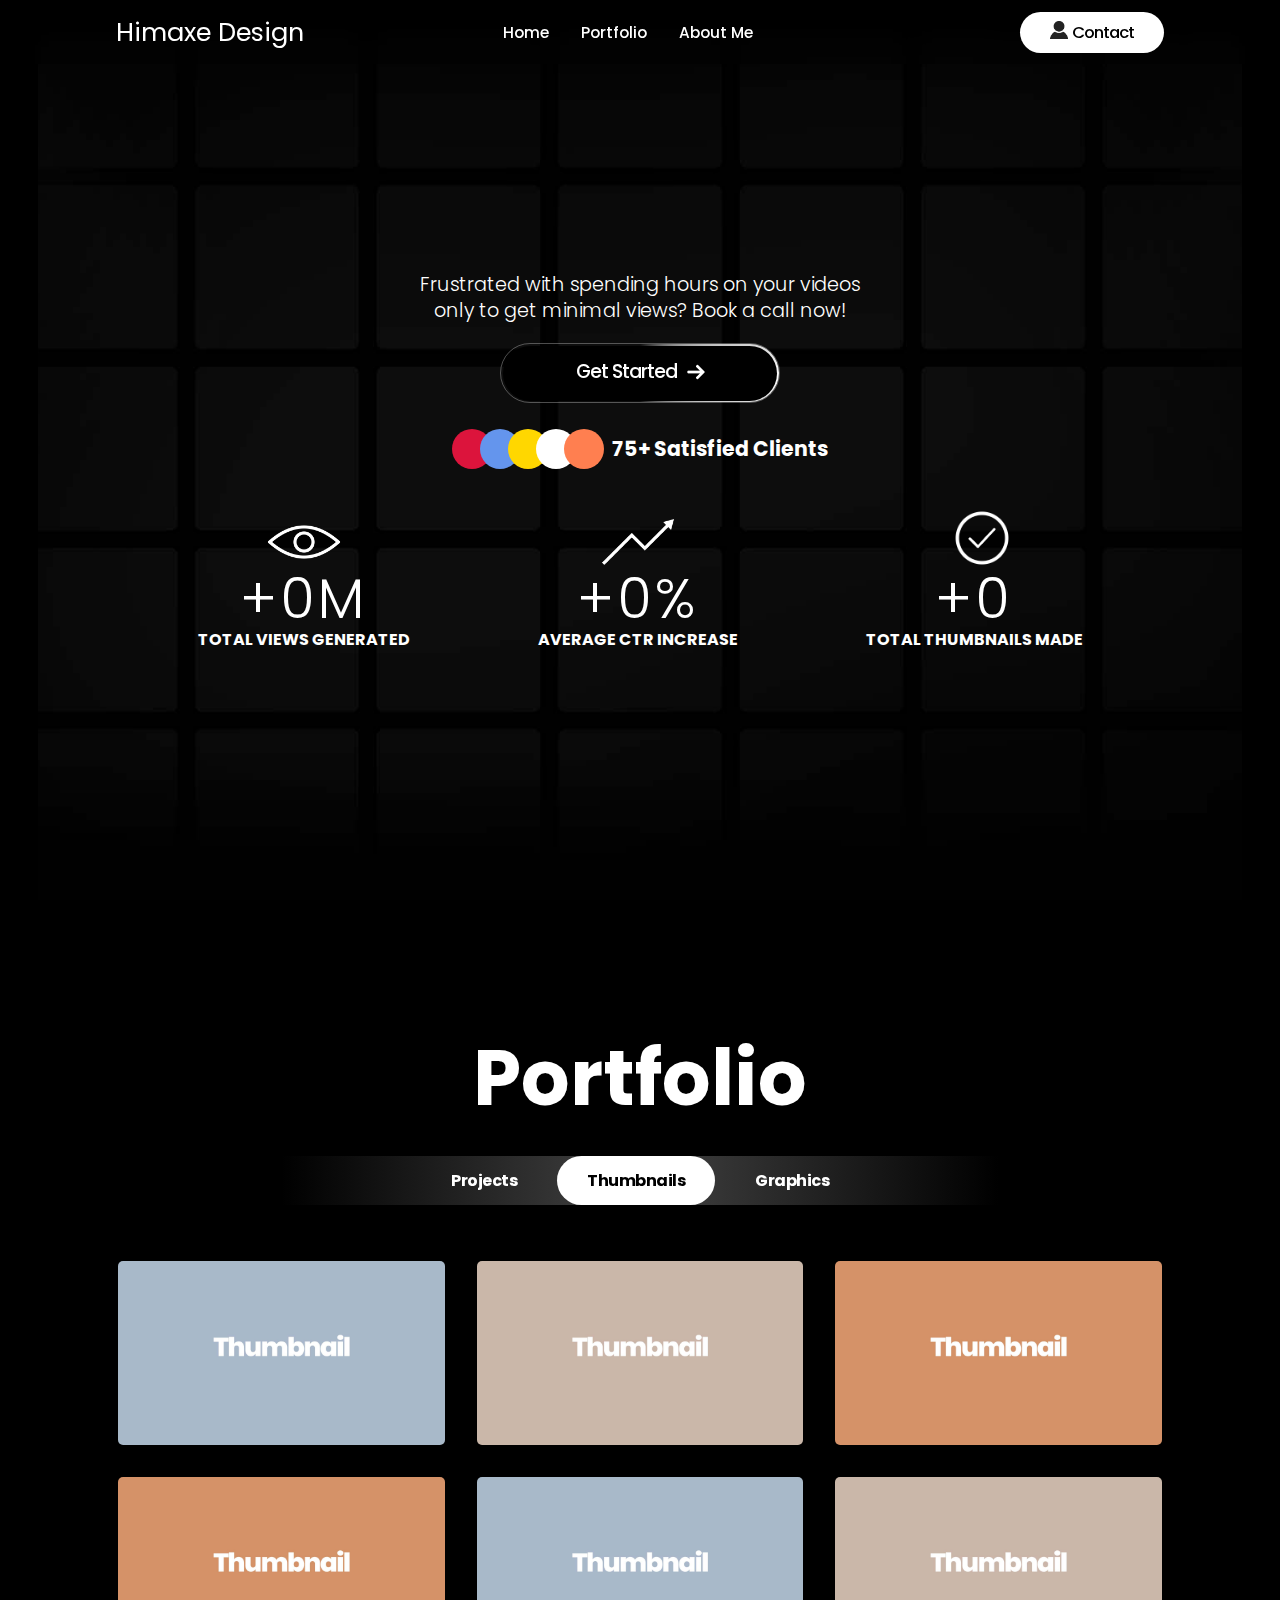
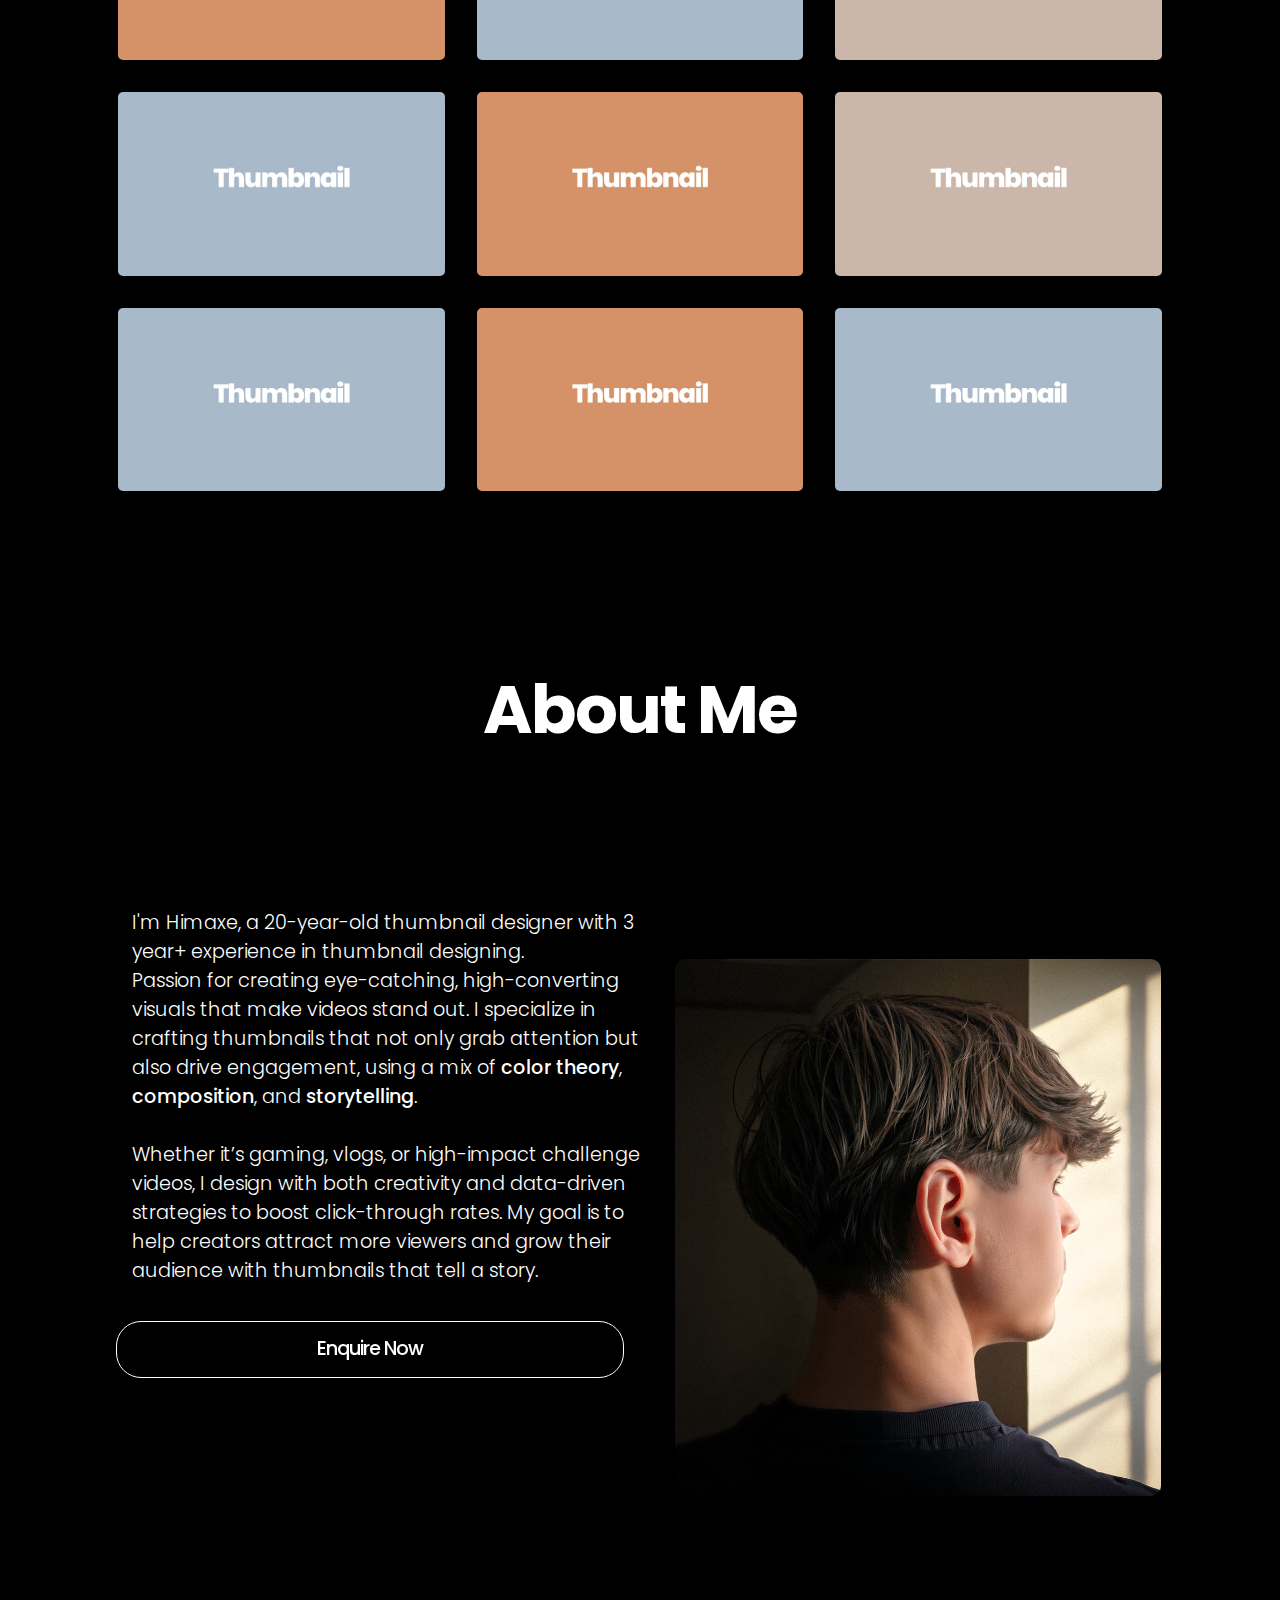
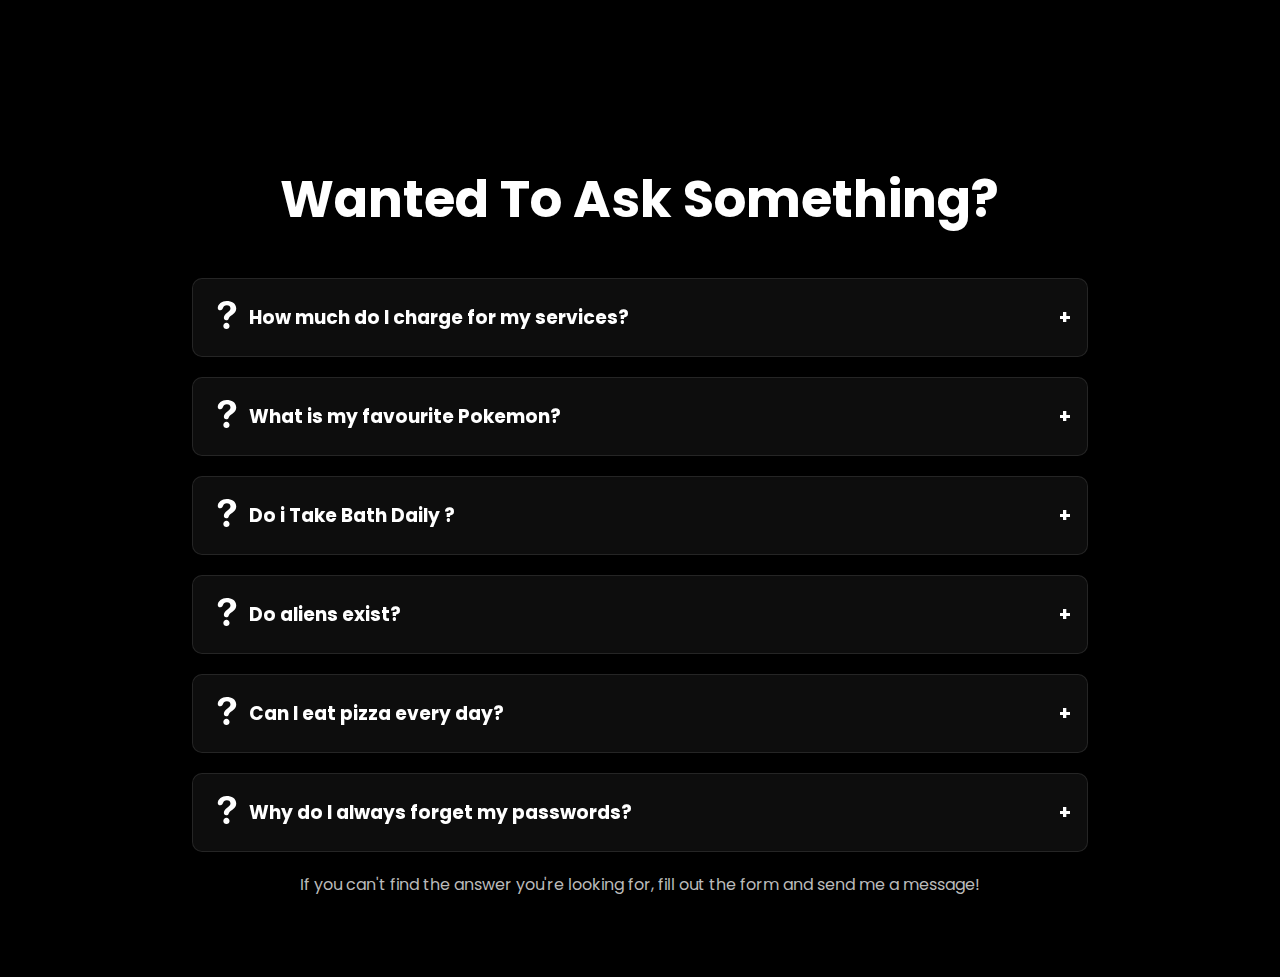
==== commit 26ee87bc: "Update index.html" ====
--- a/index.html
+++ b/index.html
@@ -5,15 +5,14 @@
     <meta charset="UTF-8">
     <meta name="viewport" content="width=device-width, initial-scale=1.0">
     <title>Himaxe Designs</title>
-    <link rel="stylesheet" href="style.css">
-    <link rel="stylesheet" href="utility.css">
-    <link rel="stylesheet" href="popup.css">
-    <link rel="stylesheet" href="animation.css">
+    <link rel="stylesheet" href="./style.css">
+    <link rel="stylesheet" href="./utility.css">
+    <link rel="stylesheet" href="./popup.css">
+    <link rel="stylesheet" href="./animation.css">
 
 </head>
 
 <body>
-
 
     <header>
         <nav>
@@ -32,13 +31,12 @@
             <div class="contactBtnContainer">
               <a href="#contact">
                 <button class="contactBtn semiSemiBoldFont " >
-                    <img src="Images/contactIcon.png" alt="">Contact
+                    <img src="./Images/contactIcon.png" alt="">Contact
                 </button>   
               </a>
             </div>
         </nav>
     </header>
-
 
     <section class="heroSection " id="home" > <!--Hero section starts-->
         <div class="heroSectionContainer dfjccaicfd"> <!--Hero container starts-->
@@ -63,7 +61,7 @@
                 <div class="button-container">
                     <button class="getStartedBtn semiSemiBoldFont button magnetic-btn">
                         Get Started
-                        <img src="Images/arrowIcon.png" alt="">
+                        <img src="./Images/arrowIcon.png" alt="">
                     </button>
                 </div>
             </div>
@@ -87,33 +85,29 @@
                 <h4 class="regularFont">75+ Satisfied Clients</h4>
             </div>
 
-
             <div class="main3Elements dfjccaic">
                 <div class="firstElementContainer dfjccaicfd tac">
-                    <img src="/3 ELEMENTS ICON/viewsIcon.png" alt="#">
+                    <img src="./3 ELEMENTS ICON/viewsIcon.png" alt="#">
                     <h2 class="lightFont number150M">+<span>0</span>M</h2>
                     <h4 class="regularFont">TOTAL VIEWS GENERATED</h4>
                 </div>
 
                 <div class="secondElementContainer dfjccaicfd tac">
-                    <img src="/3 ELEMENTS ICON/growthIcon.png" alt="#">
+                    <img src="./3 ELEMENTS ICON/growthIcon.png" alt="#">
                     <h2 class="lightFont number6">+<span>0</span>%</h2>
                     <h4 class="regularFont">AVERAGE CTR INCREASE</h4>
                 </div>
 
                 <div class="thirdElementContainer dfjccaicfd tac">
-                    <img src="/3 ELEMENTS ICON/modesIcon.png" alt="#">
+                    <img src="./3 ELEMENTS ICON/modesIcon.png" alt="#">
                     <h2 class="lightFont number456">+<span>0</span></h2>
                     <h4 class="regularFont">TOTAL THUMBNAILS MADE</h4>
                 </div>
             </div>
 
-
         </div> <!--Hero container starts-->
     </section> <!--Hero section ends-->
 
-
-
     <!-- ====================== S E C O N D  P A G E ======================== -->
 
     <section class="secondPage fade-up" id="portfolio"> <!-- SECOND PAGE CONTAINER STARTS  -->
@@ -122,7 +116,6 @@
             <div class="portfolioTextContainer ">
                 <h2 class="portfolioText textEffect">Portfolio</h2>
             </div>
-
 
             <div class="tabsContainer">
                 <div class="projectsTab tab" onclick="showGallery('projects', this)">Projects</div>
@@ -130,33 +123,32 @@
                 <div class="graphicsTab tab" onclick="showGallery('graphics', this)">Graphics</div>
             </div>
 
-
             <!-- THUMBNAILS SECTION -->
 
             <div id="thumbnails" class="gallery show thumbGallery">
 
-                <img class="thumbnail thumbScale thumb-thumbnail" src="/Sample-Images/thumbnail-1.jpg"
+                <img class="thumbnail thumbScale thumb-thumbnail" src="./Sample-Images/thumbnail-1.jpg"
                     alt="Thumbnail 1">
-                <img class="thumbnail thumbScale thumb-thumbnail" src="/Sample-Images/thumbnail-2.jpg"
+                <img class="thumbnail thumbScale thumb-thumbnail" src="./Sample-Images/thumbnail-2.jpg"
                     alt="Thumbnail 2">
-                <img class="thumbnail thumbScale thumb-thumbnail" src="/Sample-Images/thumbnail-3.jpg"
+                <img class="thumbnail thumbScale thumb-thumbnail" src="./Sample-Images/thumbnail-3.jpg"
                     alt="Thumbnail 3">
-                <img class="thumbnail thumbScale thumb-thumbnail" src="/Sample-Images/thumbnail-4.jpg"
+                <img class="thumbnail thumbScale thumb-thumbnail" src="./Sample-Images/thumbnail-4.jpg"
                     alt="Thumbnail 4">
-                <img class="thumbnail thumbScale thumb-thumbnail" src="/Sample-Images/thumbnail-1.jpg"
+                <img class="thumbnail thumbScale thumb-thumbnail" src="./Sample-Images/thumbnail-1.jpg"
                     alt="Thumbnail 1">
-                <img class="thumbnail thumbScale thumb-thumbnail" src="/Sample-Images/thumbnail-2.jpg"
+                <img class="thumbnail thumbScale thumb-thumbnail" src="./Sample-Images/thumbnail-2.jpg"
                     alt="Thumbnail 2">
-                <img class="thumbnail thumbScale thumb-thumbnail" src="/Sample-Images/thumbnail-1.jpg"
+                <img class="thumbnail thumbScale thumb-thumbnail" src="./Sample-Images/thumbnail-1.jpg"
                     alt="Thumbnail 1">
-                <img class="thumbnail thumbScale thumb-thumbnail" src="/Sample-Images/thumbnail-4.jpg" alt="Thumbnail ">
-                <img class="thumbnail thumbScale thumb-thumbnail" src="/Sample-Images/thumbnail-2.jpg"
+                <img class="thumbnail thumbScale thumb-thumbnail" src="./Sample-Images/thumbnail-4.jpg" alt="Thumbnail ">
+                <img class="thumbnail thumbScale thumb-thumbnail" src="./Sample-Images/thumbnail-2.jpg"
                     alt="Thumbnail 2">
-                <img class="thumbnail thumbScale thumb-thumbnail" src="/Sample-Images/thumbnail-1.jpg"
+                <img class="thumbnail thumbScale thumb-thumbnail" src="./Sample-Images/thumbnail-1.jpg"
                     alt="Thumbnail 3">
-                <img class="thumbnail thumbScale thumb-thumbnail" src="/Sample-Images/thumbnail-4.jpg"
+                <img class="thumbnail thumbScale thumb-thumbnail" src="./Sample-Images/thumbnail-4.jpg"
                     alt="Thumbnail 4">
-                <img class="thumbnail thumbScale thumb-thumbnail" src="/Sample-Images/thumbnail-1.jpg"
+                <img class="thumbnail thumbScale thumb-thumbnail" src="./Sample-Images/thumbnail-1.jpg"
                     alt="Thumbnail 3">
 
                 <!-- Thumbnail Popup Section (Separate from Project Popup) -->
@@ -169,10 +161,6 @@
 
             </div> <!-- THUMBNAILS SECTION -->
 
-
-
-
-
             <!-- PROJECTS SECTION -->
 
             <div id="projects" class="gallery projectGallery">
@@ -180,7 +168,7 @@
                 <div class="projectImageContainer" data-title="Modern Architecture"
                     data-description="A futuristic design concept." data-link="https://example.com/modern-architecture">
                     <div class="projectImage">
-                        <img class="project1" src="Sample-Images/project-1.jpg">
+                        <img class="project1" src="./Sample-Images/project-1.jpg">
                     </div>
                     <h2>Modern Architecture</h2>
                     <h4>Futuristic Design</h4>
@@ -191,7 +179,7 @@
                     data-description="A clean and elegant design approach."
                     data-link="https://example.com/minimalist-concept">
                     <div class="projectImage">
-                        <img class="project1" src="Sample-Images/project-2.jpg">
+                        <img class="project1" src="./Sample-Images/project-2.jpg">
                     </div>
                     <h2>Minimalist Concept</h2>
                     <h4>Elegant Simplicity</h4>
@@ -202,7 +190,7 @@
                     data-description="A breathtaking view of a modern cityscape."
                     data-link="https://example.com/urban-skyline">
                     <div class="projectImage">
-                        <img class="project1" src="Sample-Images/project-3.jpg">
+                        <img class="project1" src="./Sample-Images/project-3.jpg">
                     </div>
                     <h2>Urban Skyline</h2>
                     <h4>Cityscape Beauty</h4>
@@ -213,7 +201,7 @@
                     data-description="A workspace designed for creativity and innovation."
                     data-link="https://example.com/creative-studio">
                     <div class="projectImage">
-                        <img class="project1" src="Sample-Images/project-4.jpg">
+                        <img class="project1" src="./Sample-Images/project-4.jpg">
                     </div>
                     <h2>Creative Studio</h2>
                     <h4>Innovative Workspace</h4>
@@ -234,44 +222,38 @@
 
             </div>
 
-
             <!-- GRAPHICS SECTION -->
             <div id="graphics" class="gallery">
 
                 <div class="graphicGallery">
-                    <img src="masonry/1 (1).jpeg" class="graphicScale graphicItem" alt="">
-                    <img src="Sample-Images/graphic-3.jpg" class="graphicScale graphicItem" alt="">
-                    <img src="masonry/img (1).jpg" class="graphicScale graphicItem" alt="">
-                    <img src="masonry/img (2).jpg" class="graphicScale graphicItem" alt="">
-                    <img src="masonry/img (3).jpg" class="graphicScale graphicItem" alt="">
-                    <img src="masonry/num (5).jpeg" class="graphicScale graphicItem" alt="">
-                    <img src="masonry/img (5).jpg" class="graphicScale graphicItem" alt="">
-                    <img src="masonry/img (6).jpg" class="graphicScale graphicItem" alt="">
-                    <img src="Sample-Images/graphic-1.jpg" class="graphicScale graphicItem" alt="">
-                    <img src="masonry/num (4).jpeg" class="graphicScale graphicItem" alt="">
-                    <img src="masonry/img (7).jpg" class="graphicScale graphicItem" alt="">
-                    <img src="Sample-Images/graphic-2.jpg" class="graphicScale graphicItem" alt="">
-                    <img src="masonry/num (3).jpeg" class="graphicScale graphicItem" alt="">
-                    <img src="masonry/img (8).jpg" class="graphicScale graphicItem" alt="">
-                    <img src="masonry/img (9).jpg" class="graphicScale graphicItem" alt="">
-                    <img src="masonry/num (1).jpeg" class="graphicScale graphicItem" alt="">
-                    <img src="masonry/num (2).jpeg" class="graphicScale graphicItem" alt="">
-                    <img src="masonry/img (4).jpg" class="graphicScale graphicItem" alt="">
-                    <img src="Sample-Images/graphic-4.jpg" class="graphicScale graphicItem" alt="">
-                </div>
-
+                    <img src="./masonry/1 (1).jpeg" class="graphicScale graphicItem" alt="">
+                    <img src="./Sample-Images/graphic-3.jpg" class="graphicScale graphicItem" alt="">
+                    <img src="./masonry/img (1).jpg" class="graphicScale graphicItem" alt="">
+                    <img src="./masonry/img (2).jpg" class="graphicScale graphicItem" alt="">
+                    <img src="./masonry/img (3).jpg" class="graphicScale graphicItem" alt="">
+                    <img src="./masonry/num (5).jpeg" class="graphicScale graphicItem" alt="">
+                    <img src="./masonry/img (5).jpg" class="graphicScale graphicItem" alt="">
+                    <img src="./masonry/img (6).jpg" class="graphicScale graphicItem" alt="">
+                    <img src="./Sample-Images/graphic-1.jpg" class="graphicScale graphicItem" alt="">
+                    <img src="./masonry/num (4).jpeg" class="graphicScale graphicItem" alt="">
+                    <img src="./masonry/img (7).jpg" class="graphicScale graphicItem" alt="">
+                    <img src="./Sample-Images/graphic-2.jpg" class="graphicScale graphicItem" alt="">
+                    <img src="./masonry/num (3).jpeg" class="graphicScale graphicItem" alt="">
+                    <img src="./masonry/img (8).jpg" class="graphicScale graphicItem" alt="">
+                    <img src="./masonry/img (9).jpg" class="graphicScale graphicItem" alt="">
+                    <img src="./masonry/num (1).jpeg" class="graphicScale graphicItem" alt="">
+                    <img src="./masonry/num (2).jpeg" class="graphicScale graphicItem" alt="">
+                    <img src="./masonry/img (4).jpg" class="graphicScale graphicItem" alt="">
+                    <img src="./Sample-Images/graphic-4.jpg" class="graphicScale graphicItem" alt="">
+                </div>
 
                 <!-- POPIP DIV -->
                 <div class="graphicPopup" id="graphicPopup">
                     <img id="graphicPopupImg" src="" alt="Popup Image">
                 </div>
 
-
             </div> <!-- SECOND PAGE ENDS  -->
     </section> <!-- SECOND PAGE CONTAINER ENDS  -->
-
-
-
 
     <!-- ============== T H I R D  P A G E  S T A R T S =========================== -->
 
@@ -284,8 +266,6 @@
         </div>
 
         <div class="thirdPageContainer">
-
-
 
             <div class="aboutTextContainer">
                 <h2 class="lightFont" >
@@ -310,13 +290,12 @@
             </div>
 
             <div class="aboutImageContainer">
-                <img src="Images/subjectImage.png"  data-tilt data-tilt-glare alt="">
+                <img src="./Images/subjectImage.png"  data-tilt data-tilt-glare alt="">
             </div>
 
         </div>
     </section>
 
-
     <!-- =================== F O U R T H  P A G E  S T A R T S ======================== -->
 
     <section class="forthPage" id="faq" >
@@ -327,7 +306,7 @@
             <div class="faq-container staggerEffect ">
 
                 <div class="faq-item" onclick="toggleFaq(this)">
-                    <img src="/Images/questionMark.svg" alt="">
+                    <img src="./Images/questionMark.svg" alt="">
                     <h3>How much do I charge for my services? <span>+</span></h3>
                     <div class="faq-content">Pricing
                         Lorem ipsum dolor, sit amet consectetur adipisicing elit. Eum officiis obcaecati
@@ -338,7 +317,7 @@
                 </div>
 
                 <div class="faq-item" onclick="toggleFaq(this)">
-                    <img src="/Images/questionMark.svg" alt="">
+                    <img src="./Images/questionMark.svg" alt="">
                     <h3>What is my favourite Pokemon? <span>+</span></h3>
                     <div class="faq-content">its bulbasaur. Lorem ipsum dolor sit amet consectetur adipisicing elit.
                         Itaque facere amet harum unde excepturi quod architecto, totam porro fugiat optio quia? Labore
@@ -346,7 +325,7 @@
                 </div>
 
                 <div class="faq-item" onclick="toggleFaq(this)">
-                    <img src="/Images/questionMark.svg" alt="">
+                    <img src="./Images/questionMark.svg" alt="">
                     <h3>Do i Take Bath Daily ? <span>+</span></h3>
                     <div class="faq-content">of course NOT. Lorem ipsum, dolor sit amet consectetur adipisicing elit.
                         Animi atque consequuntur quia saepe magnam. Labore adipisci molestias quaerat doloribus
@@ -354,142 +333,31 @@
                 </div>
 
                 <div class="faq-item" onclick="toggleFaq(this)">
-                    <img src="/Images/questionMark.svg" alt="">
+                    <img src="./Images/questionMark.svg" alt="">
                     <h3>Do aliens exist? <span>+</span></h3>
                     <div class="faq-content">Of course! Who do you think keeps stealing my socks from the washing
                         machine?</div>
                 </div>
 
                 <div class="faq-item" onclick="toggleFaq(this)">
-                    <img src="/Images/questionMark.svg" alt="">
+                    <img src="./Images/questionMark.svg" alt="">
                     <h3>Can I eat pizza every day? <span>+</span></h3>
                     <div class="faq-content">Technically, yes... but your stomach and your gym trainer might have a
                         different opinion.</div>
                 </div>
 
                 <div class="faq-item" onclick="toggleFaq(this)">
-                    <img src="/Images/questionMark.svg" alt="">
+                    <img src="./Images/questionMark.svg" alt="">
                     <h3>Why do I always forget my passwords? <span>+</span></h3>
                     <div class="faq-content">Because your brain decided that remembering embarrassing childhood moments
                         is way more important.</div>
                 </div>
 
-
                 <p >If you can't find the answer you're looking for, fill out the form and send me a message!</p>
 
             </div>
-
-
 
         </div>
     </section> <!-- FORTH PAGE ENDS -->
 
-
-
     <!-- =================== F I F T H  P A G E  S T A R T S ======================== -->
-
-    <section class="fifthPage fade-up   " id="contact" > <!-- 5nd PAGE CONTAINER STARTS  -->
-
-        <h2 class="fifthPageHeading blurEffect">
-            Ready to take your content to the next <span class="levelText">level?</span>
-        </h2>
-
-        <div class="fifthPageContainer">
-
-            <div class="contactTextContainer">
-                <h4 class="lightFont">
-                    My Social Media Handles:
-                </h4>
-                <div class="socialMediaHandles">
-                    <a href="#" class="xIconContainer socialMediaIconsHoverEffects">
-                        <img class="xIcon " src="Images/xIcon.svg" alt="">
-                        <h4>Visit My Twitter/X</h4>
-                    </a>
-                    <a href="#" class="discordIconContainer socialMediaIconsHoverEffects ">
-                        <img class="discordIcon" src="Images/discordIcon.svg" alt="">
-                        <h4>Visit My Discord</h4>
-                    </a>
-                    <a href="#" class="linkedinIconContainer socialMediaIconsHoverEffects ">
-                        <img class="linkedinIcon" src="Images/linkedinIcon.svg" alt="">
-                        <h4>Visit My Linked-In</h4>
-                    </a>
-                    <a href="#" class="instagramIconContainer socialMediaIconsHoverEffects ">
-                        <img class="instagramIcon" src="Images/instagramIcon.svg" alt="">
-                        <h4>Visit My Instagram</h4>
-                    </a>
-                    <a href="#" class="linkedinIconContainer socialMediaIconsHoverEffects ">
-                        <img class="linkedinIcon" src="Images/linkedinIcon.svg" alt="">
-                        <h4>Visit My Linked-In</h4>
-                    </a>
-                    <a href="#" class="instagramIconContainer socialMediaIconsHoverEffects ">
-                        <img class="instagramIcon" src="Images/instagramIcon.svg" alt="">
-                        <h4>Visit My Instagram</h4>
-                    </a>
-                </div>
-            </div>
-
-
-
-            <div class="contactFormContainer">
-
-                <h3 class="semiSemiBoldFont textEffect">
-                    Let's chat! Fill out the form and I'll get back to you as soon as possible.
-                </h3>
-
-                <form class="formParent" action="submit.php" method="POST">
-                    <div class="formGroup">
-                        <label for="name"></label>
-                        <input type="text" id="name" placeholder="Your Name" name="name" required>
-                    </div>
-
-                    <div class="formGroup">
-                        <label for="Channel"></label>
-                        <input type="text" id="Channel" name="name" placeholder="Channel Link/Name" required>
-                    </div>
-
-                    <div class="formGroup">
-                        <label for="email"></label>
-                        <input type="email" id="email" placeholder="Enter Your @Email" name="email" required>
-                    </div>
-
-                    <div class="formGroup">
-                        <label for="message"></label>
-                        <textarea id="message" name="message" placeholder="Enter Your Message Here..."
-                            required></textarea>
-                    </div>
-
-                    <button type="submit" class="submitBtn semiSemiBoldFont">Submit</button>
-                </form>
-            </div>
-
-        </div>
-    </section> <!-- 5nd PAGE CONTAINER ENDS  -->
-
-
-
-    <!--=================== FINALLY HERE WE GO FOR FOOTER ==========================-->
-
-    <footer id="forFooter">
-
-        <h5 class=" xaayTheWeberFooter">Website By - Xaay the weber</h5>
-        <h5 class="lightFont"> • Himaxe Design </h5>
-        <h5 class="lightFont"> • All right reserved &copy; Himaxe Design</h5>
-
-    </footer>
-
-
-
-
-
-    <script src="https://cdnjs.cloudflare.com/ajax/libs/gsap/3.12.2/gsap.min.js"></script>
-    <script src="https://cdnjs.cloudflare.com/ajax/libs/gsap/3.12.2/ScrollTrigger.min.js"></script>
-    <script src="javascripts/animation.js"></script> <!-- Include your JS file -->
-
-    <script src="/javascripts/effects.js"></script>
-    <script src="/javascripts/vanila.js"></script>
-    <script src="/javascripts/tabs.js"></script>
-    <script src="/javascripts/popup.js"></script>
-    <script src="/javascripts/basicLogics.js"></script>
-</body>
-
-</html>
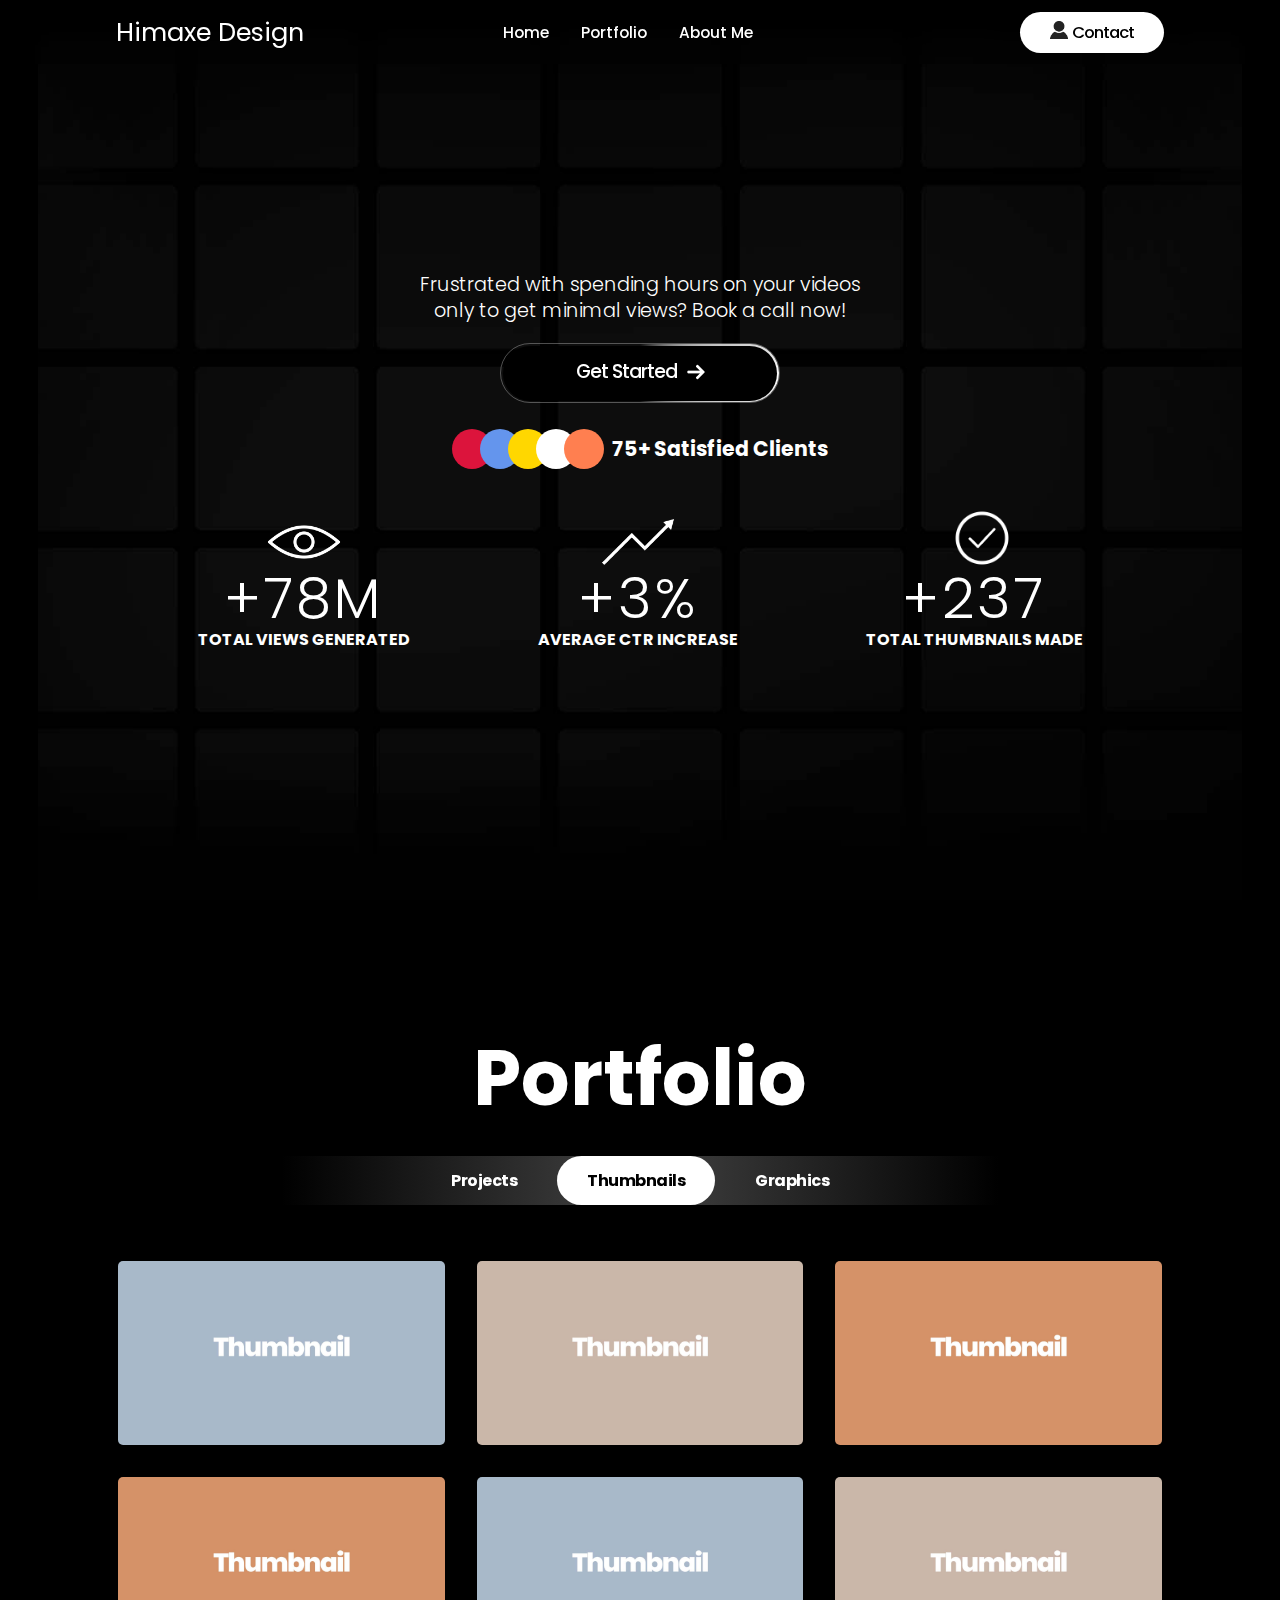
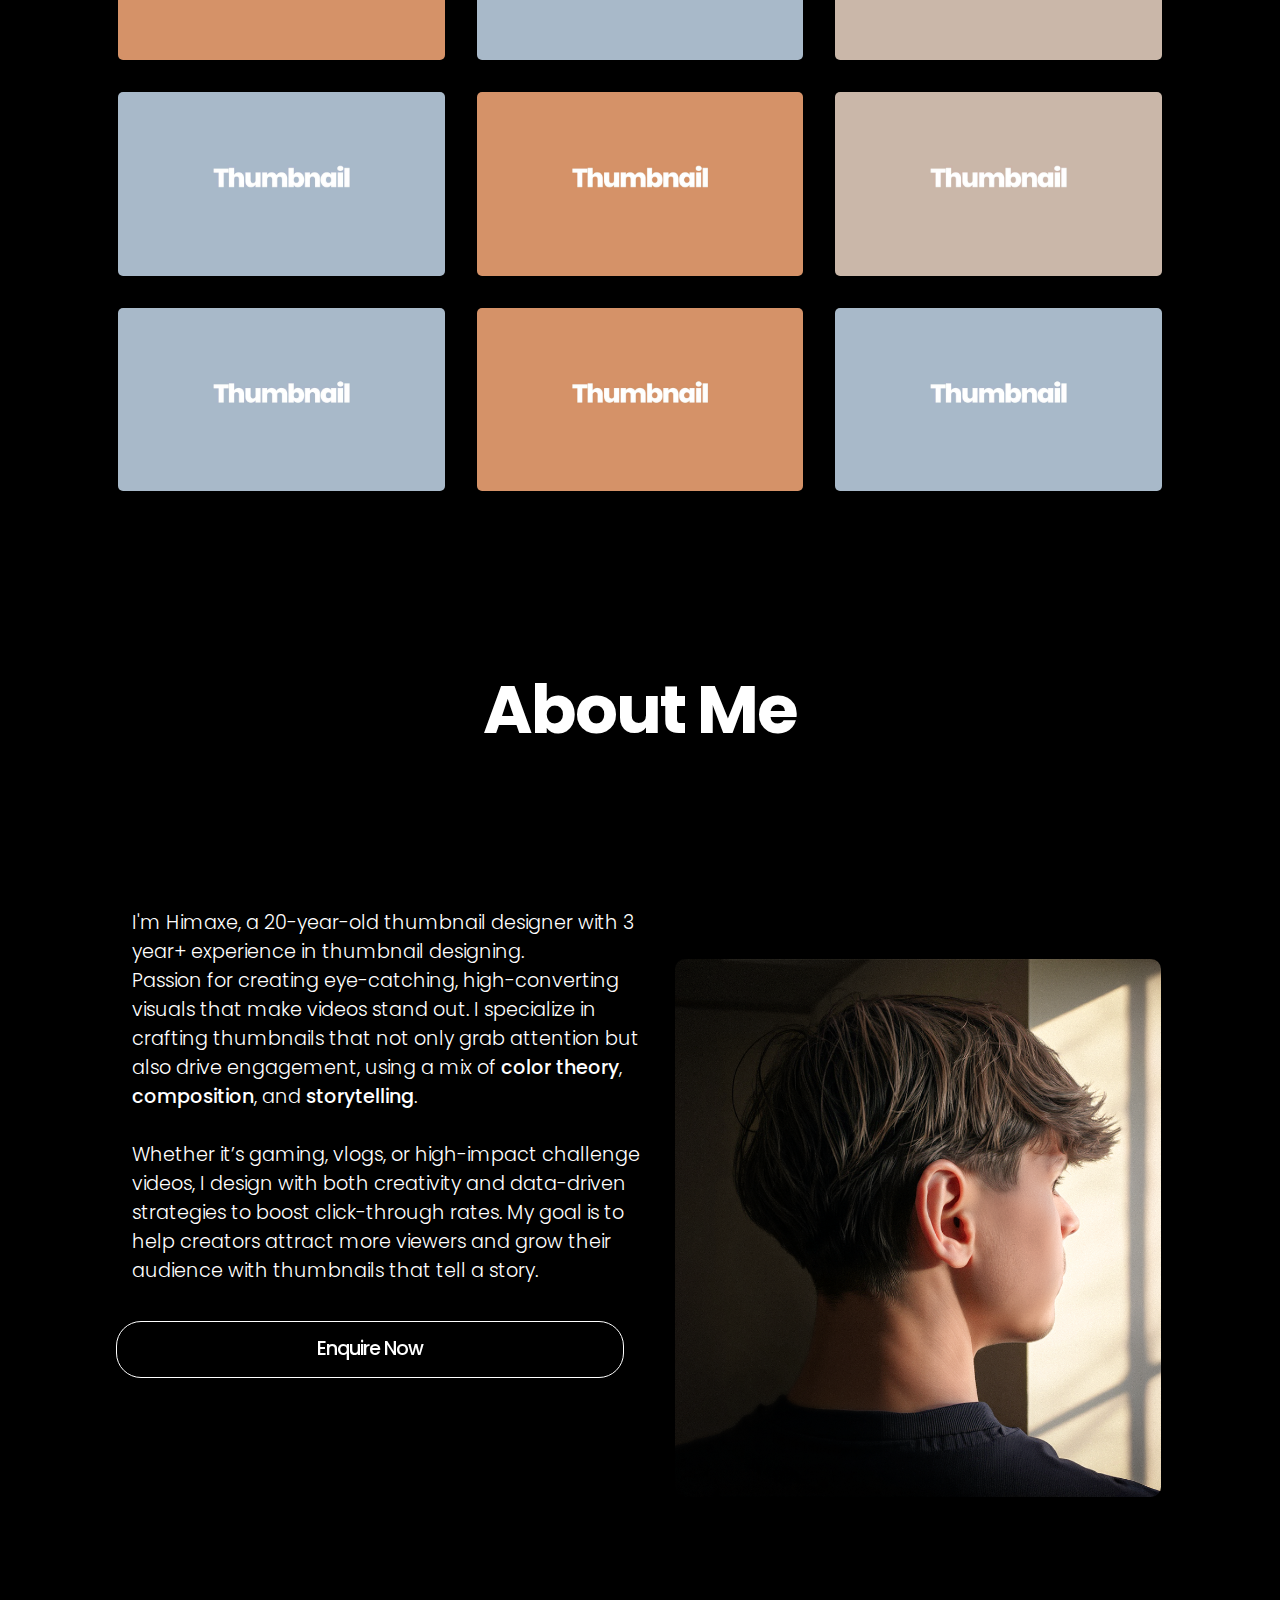
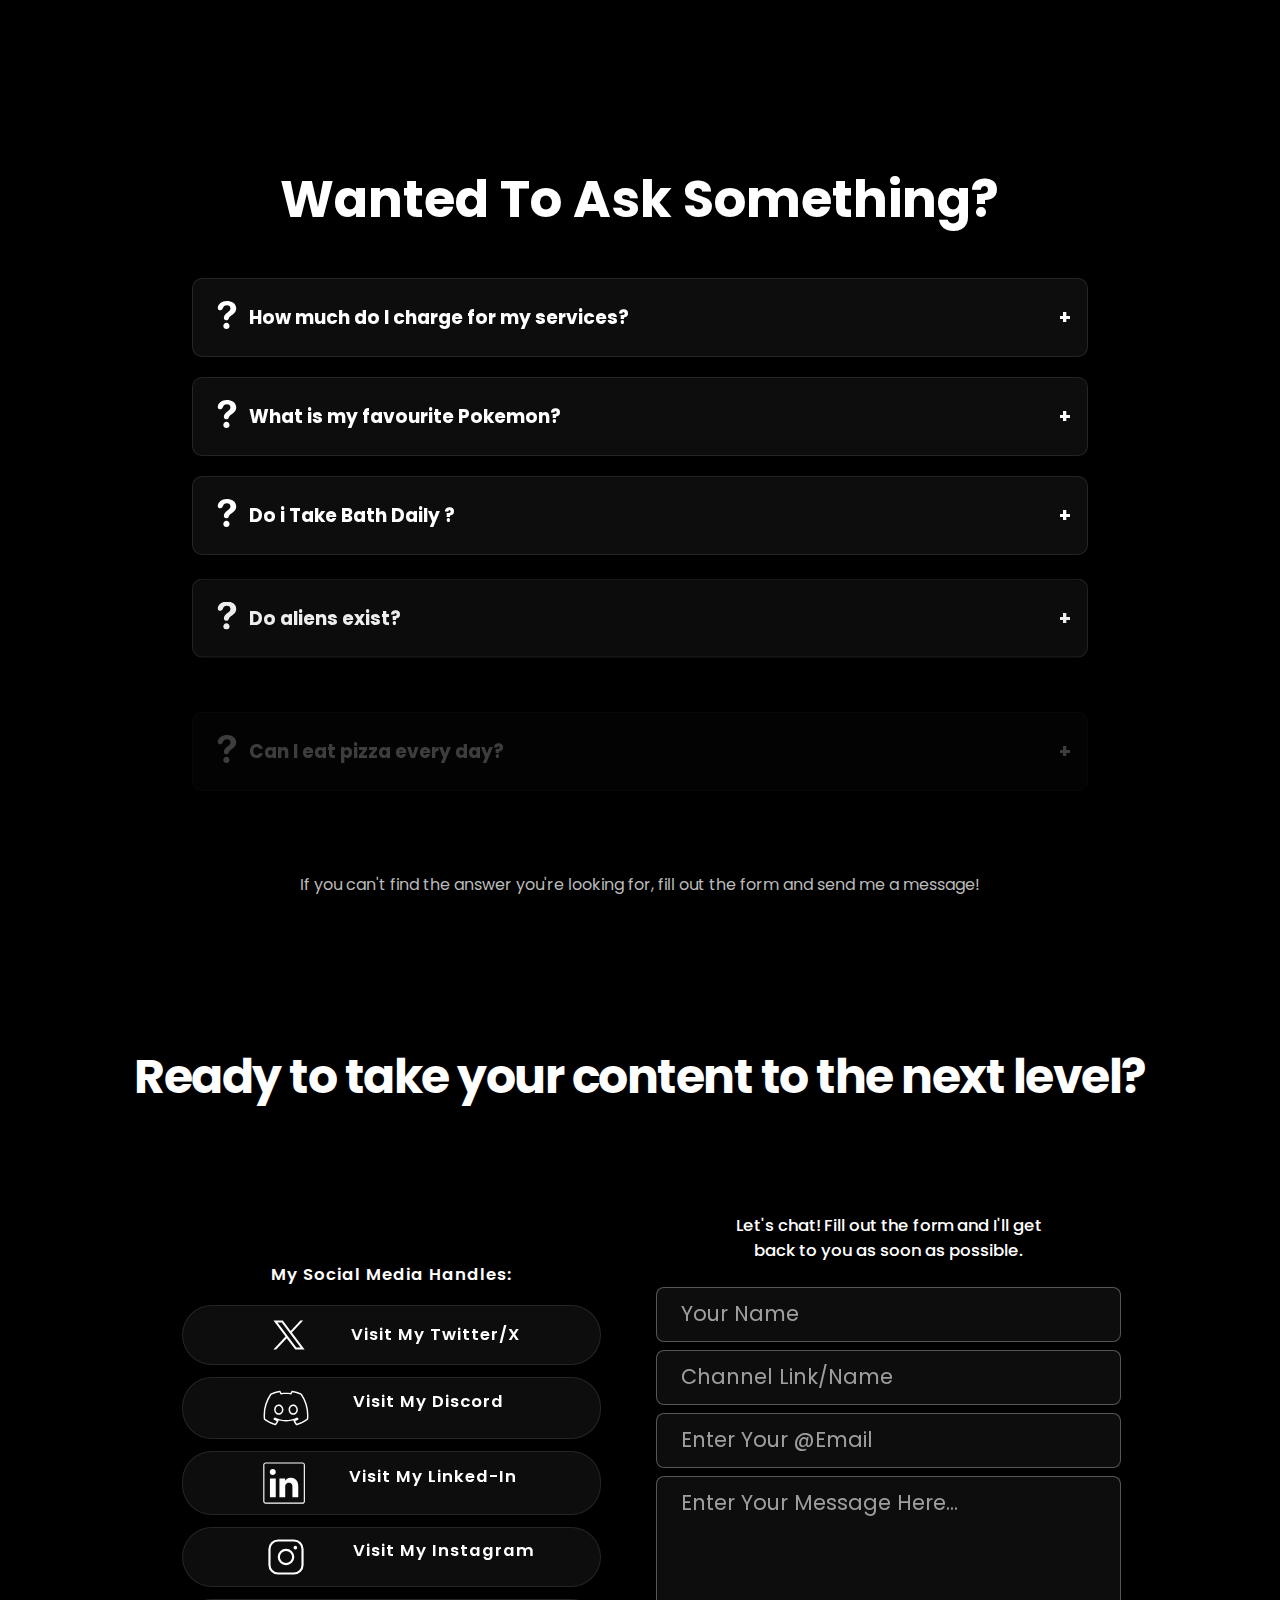
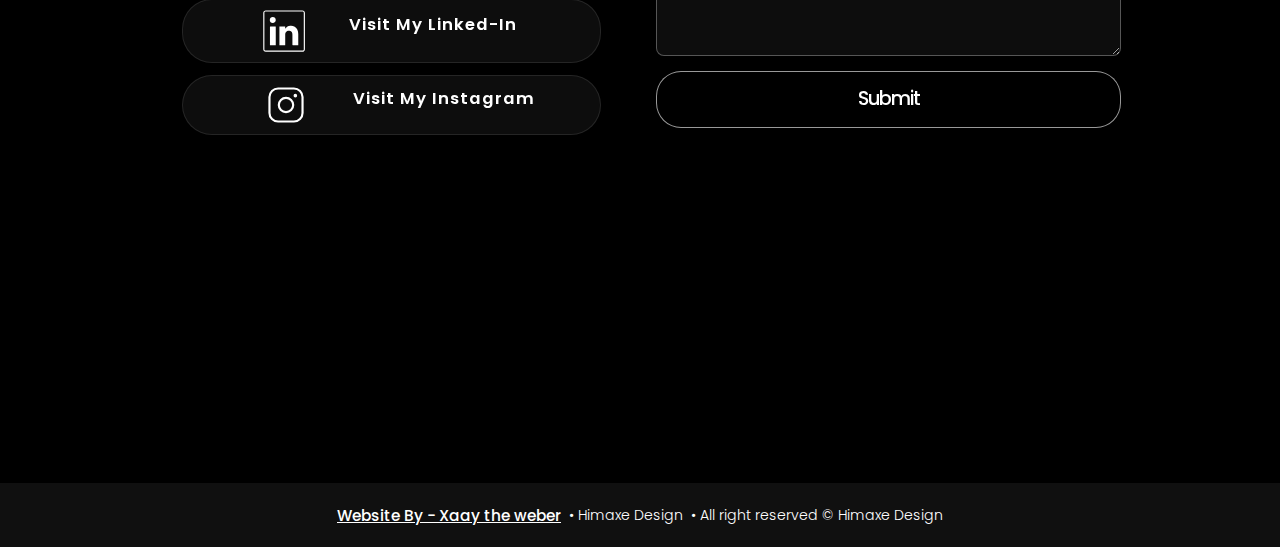
==== commit 379e269e: "Update index.html" ====
--- a/index.html
+++ b/index.html
@@ -360,4 +360,111 @@
         </div>
     </section> <!-- FORTH PAGE ENDS -->
 
+    
     <!-- =================== F I F T H  P A G E  S T A R T S ======================== -->
+
+    <section class="fifthPage fade-up   " id="contact" > <!-- 5nd PAGE CONTAINER STARTS  -->
+
+        <h2 class="fifthPageHeading blurEffect">
+            Ready to take your content to the next <span class="levelText">level?</span>
+        </h2>
+
+        <div class="fifthPageContainer">
+
+            <div class="contactTextContainer">
+                <h4 class="lightFont">
+                    My Social Media Handles:
+                </h4>
+                <div class="socialMediaHandles">
+                    <a href="#" class="xIconContainer socialMediaIconsHoverEffects">
+                        <img class="xIcon " src="./Images/xIcon.svg" alt="">
+                        <h4>Visit My Twitter/X</h4>
+                    </a>
+                    <a href="#" class="discordIconContainer socialMediaIconsHoverEffects ">
+                        <img class="discordIcon" src="./Images/discordIcon.svg" alt="">
+                        <h4>Visit My Discord</h4>
+                    </a>
+                    <a href="#" class="linkedinIconContainer socialMediaIconsHoverEffects ">
+                        <img class="linkedinIcon" src="./Images/linkedinIcon.svg" alt="">
+                        <h4>Visit My Linked-In</h4>
+                    </a>
+                    <a href="#" class="instagramIconContainer socialMediaIconsHoverEffects ">
+                        <img class="instagramIcon" src="./Images/instagramIcon.svg" alt="">
+                        <h4>Visit My Instagram</h4>
+                    </a>
+                    <a href="#" class="linkedinIconContainer socialMediaIconsHoverEffects ">
+                        <img class="linkedinIcon" src="./Images/linkedinIcon.svg" alt="">
+                        <h4>Visit My Linked-In</h4>
+                    </a>
+                    <a href="#" class="instagramIconContainer socialMediaIconsHoverEffects ">
+                        <img class="instagramIcon" src="./Images/instagramIcon.svg" alt="">
+                        <h4>Visit My Instagram</h4>
+                    </a>
+                </div>
+            </div>
+
+
+
+            <div class="contactFormContainer">
+
+                <h3 class="semiSemiBoldFont textEffect">
+                    Let's chat! Fill out the form and I'll get back to you as soon as possible.
+                </h3>
+
+                <form class="formParent" action="submit.php" method="POST">
+                    <div class="formGroup">
+                        <label for="name"></label>
+                        <input type="text" id="name" placeholder="Your Name" name="name" required>
+                    </div>
+
+                    <div class="formGroup">
+                        <label for="Channel"></label>
+                        <input type="text" id="Channel" name="name" placeholder="Channel Link/Name" required>
+                    </div>
+
+                    <div class="formGroup">
+                        <label for="email"></label>
+                        <input type="email" id="email" placeholder="Enter Your @Email" name="email" required>
+                    </div>
+
+                    <div class="formGroup">
+                        <label for="message"></label>
+                        <textarea id="message" name="message" placeholder="Enter Your Message Here..."
+                            required></textarea>
+                    </div>
+
+                    <button type="submit" class="submitBtn semiSemiBoldFont">Submit</button>
+                </form>
+            </div>
+
+        </div>
+    </section> <!-- 5nd PAGE CONTAINER ENDS  -->
+
+
+
+    <!--=================== FINALLY HERE WE GO FOR FOOTER ==========================-->
+
+    <footer id="forFooter">
+
+        <h5 class=" xaayTheWeberFooter">Website By - Xaay the weber</h5>
+        <h5 class="lightFont"> • Himaxe Design </h5>
+        <h5 class="lightFont"> • All right reserved &copy; Himaxe Design</h5>
+
+    </footer>
+
+
+
+
+
+    <script src="https://cdnjs.cloudflare.com/ajax/libs/gsap/3.12.2/gsap.min.js"></script>
+    <script src="https://cdnjs.cloudflare.com/ajax/libs/gsap/3.12.2/ScrollTrigger.min.js"></script>
+    <script src="./javascripts/animation.js"></script> <!-- Include your JS file -->
+
+    <script src="./javascripts/effects.js"></script>
+    <script src="./javascripts/vanila.js"></script>
+    <script src="./javascripts/tabs.js"></script>
+    <script src="./javascripts/popup.js"></script>
+    <script src="./javascripts/basicLogics.js"></script>
+</body>
+
+</html>
